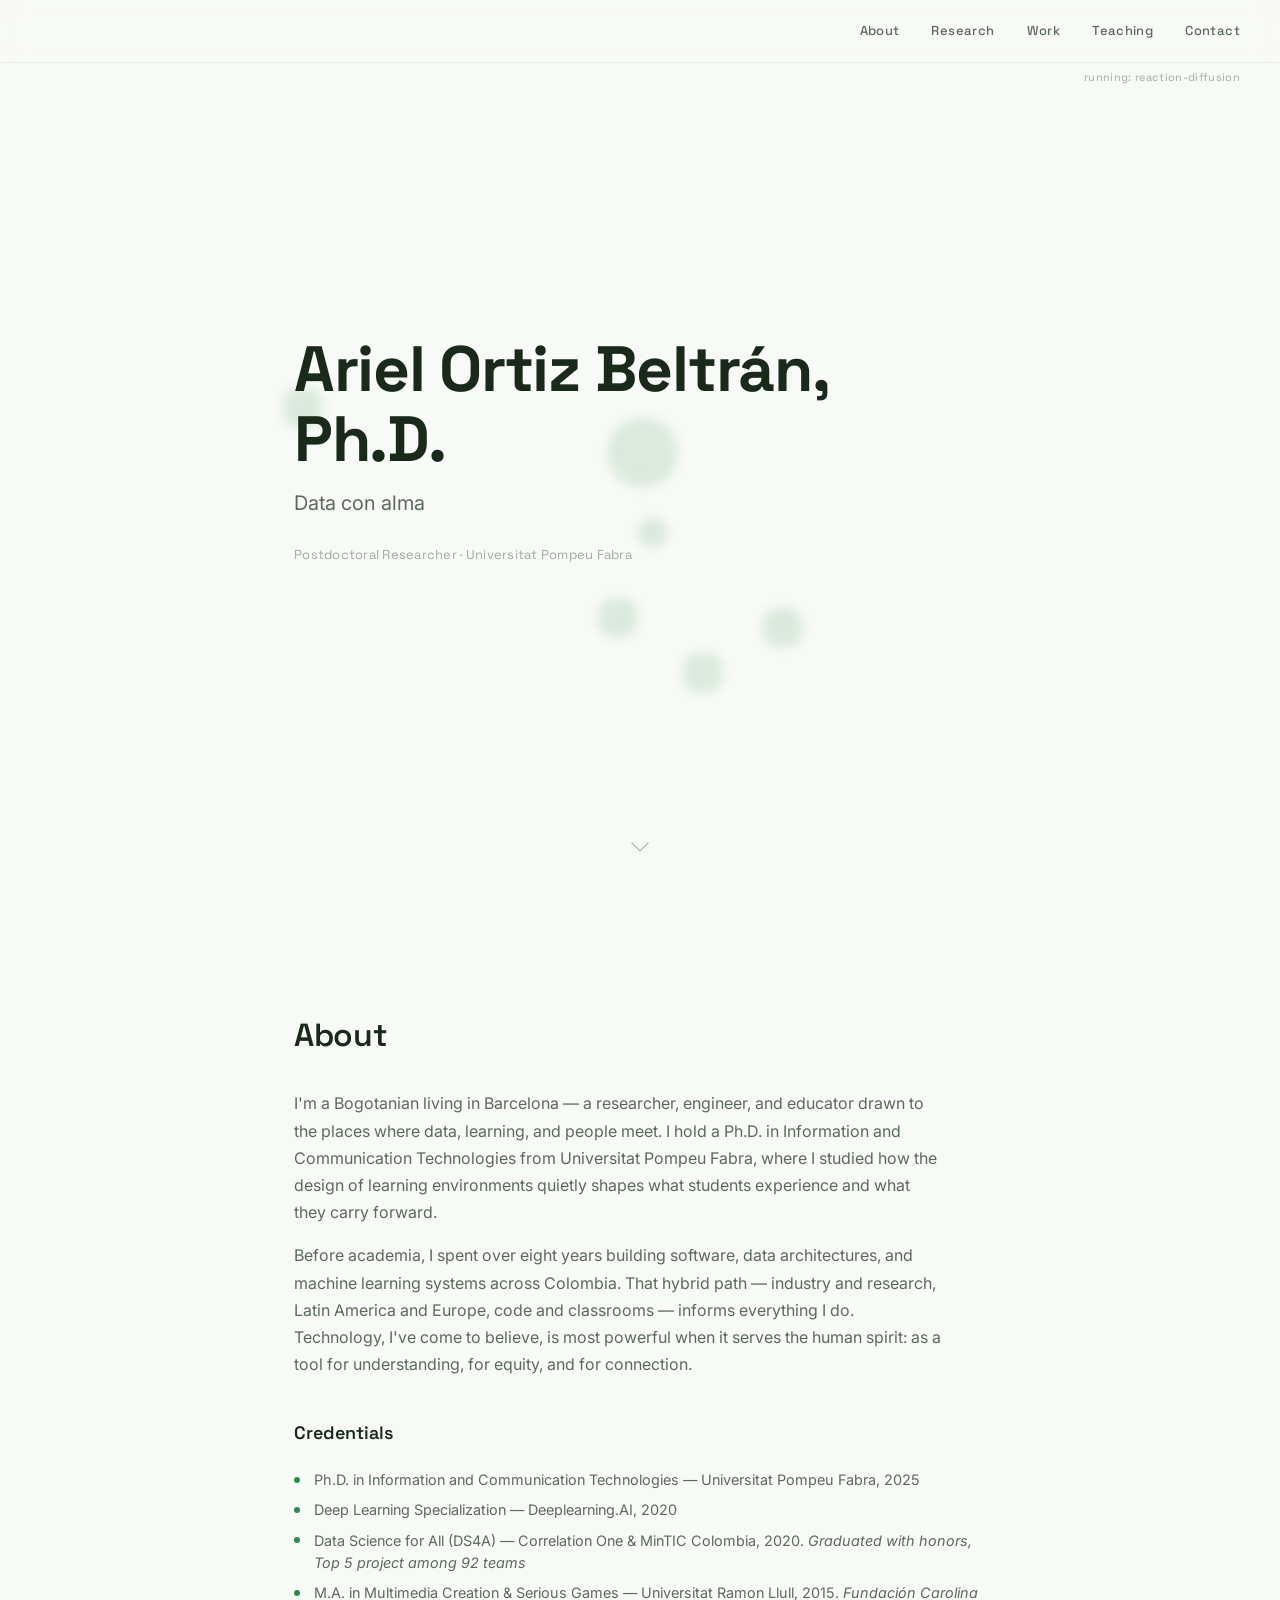
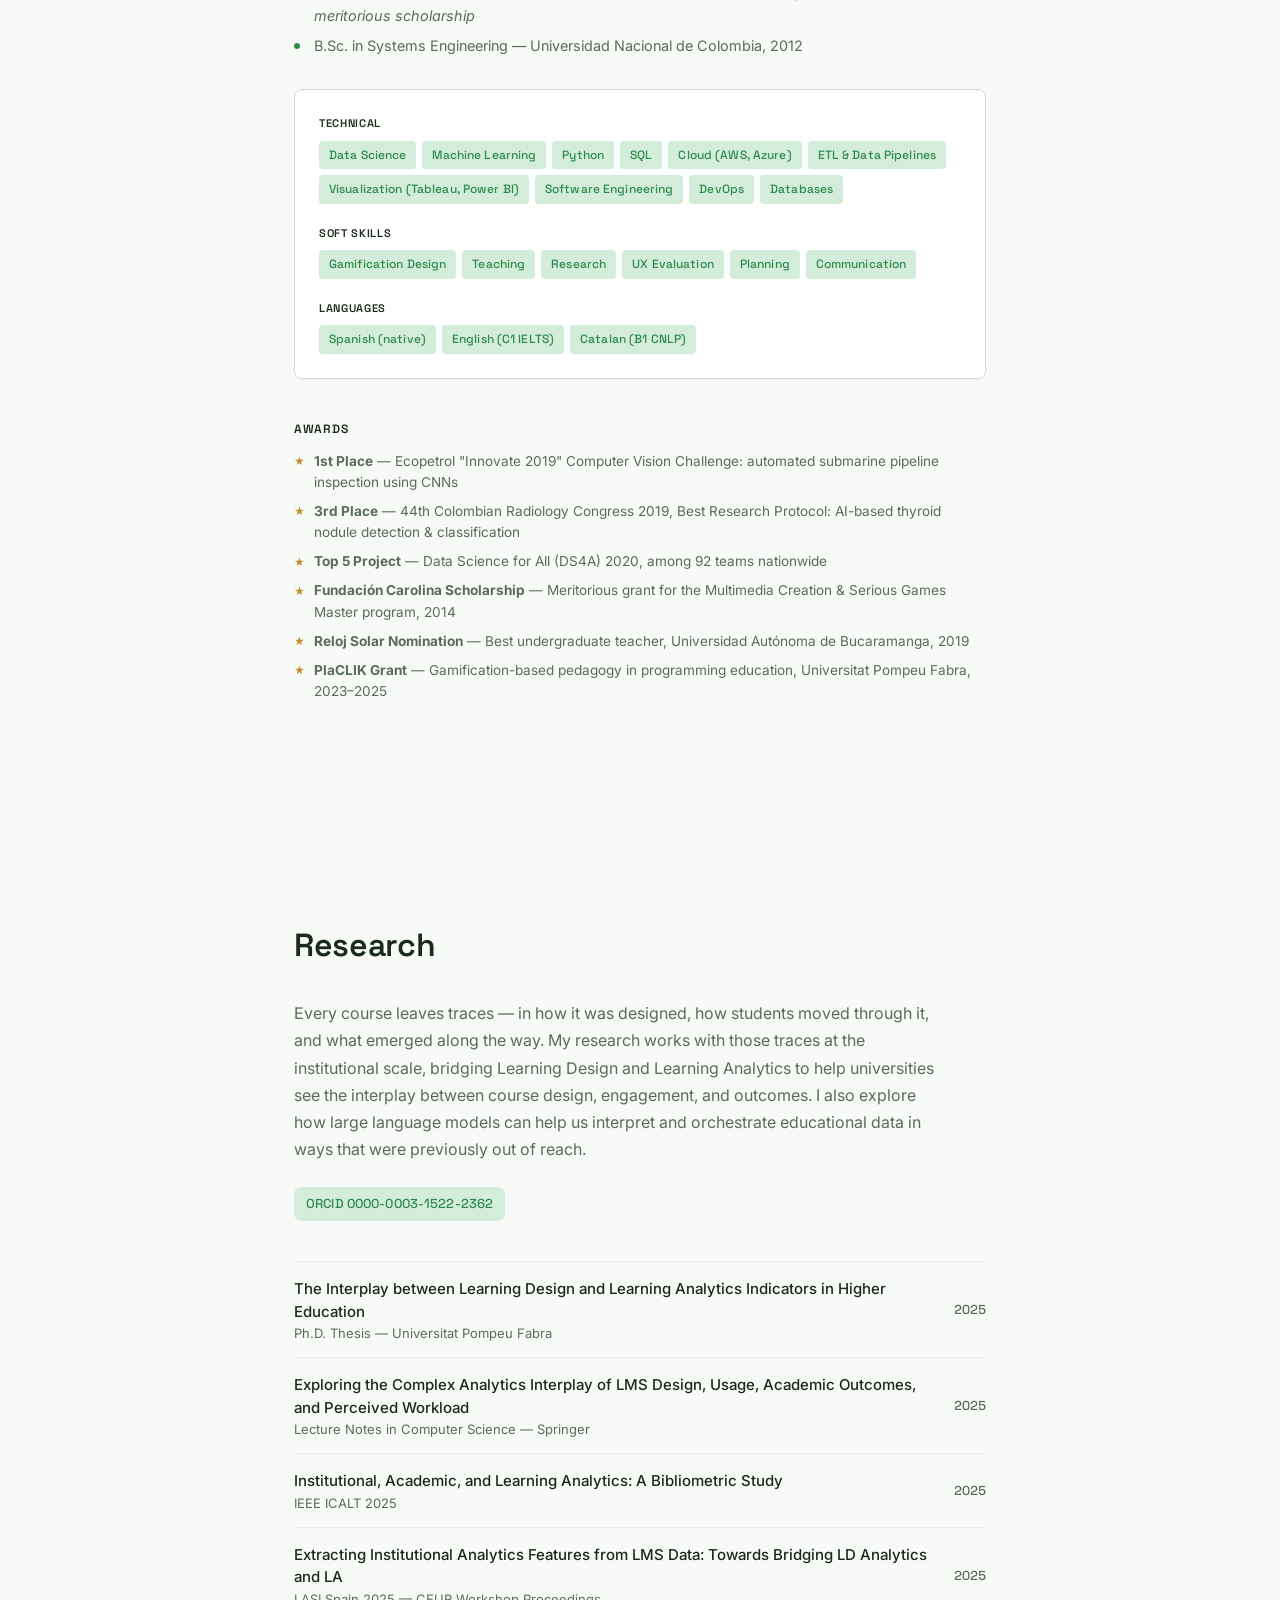
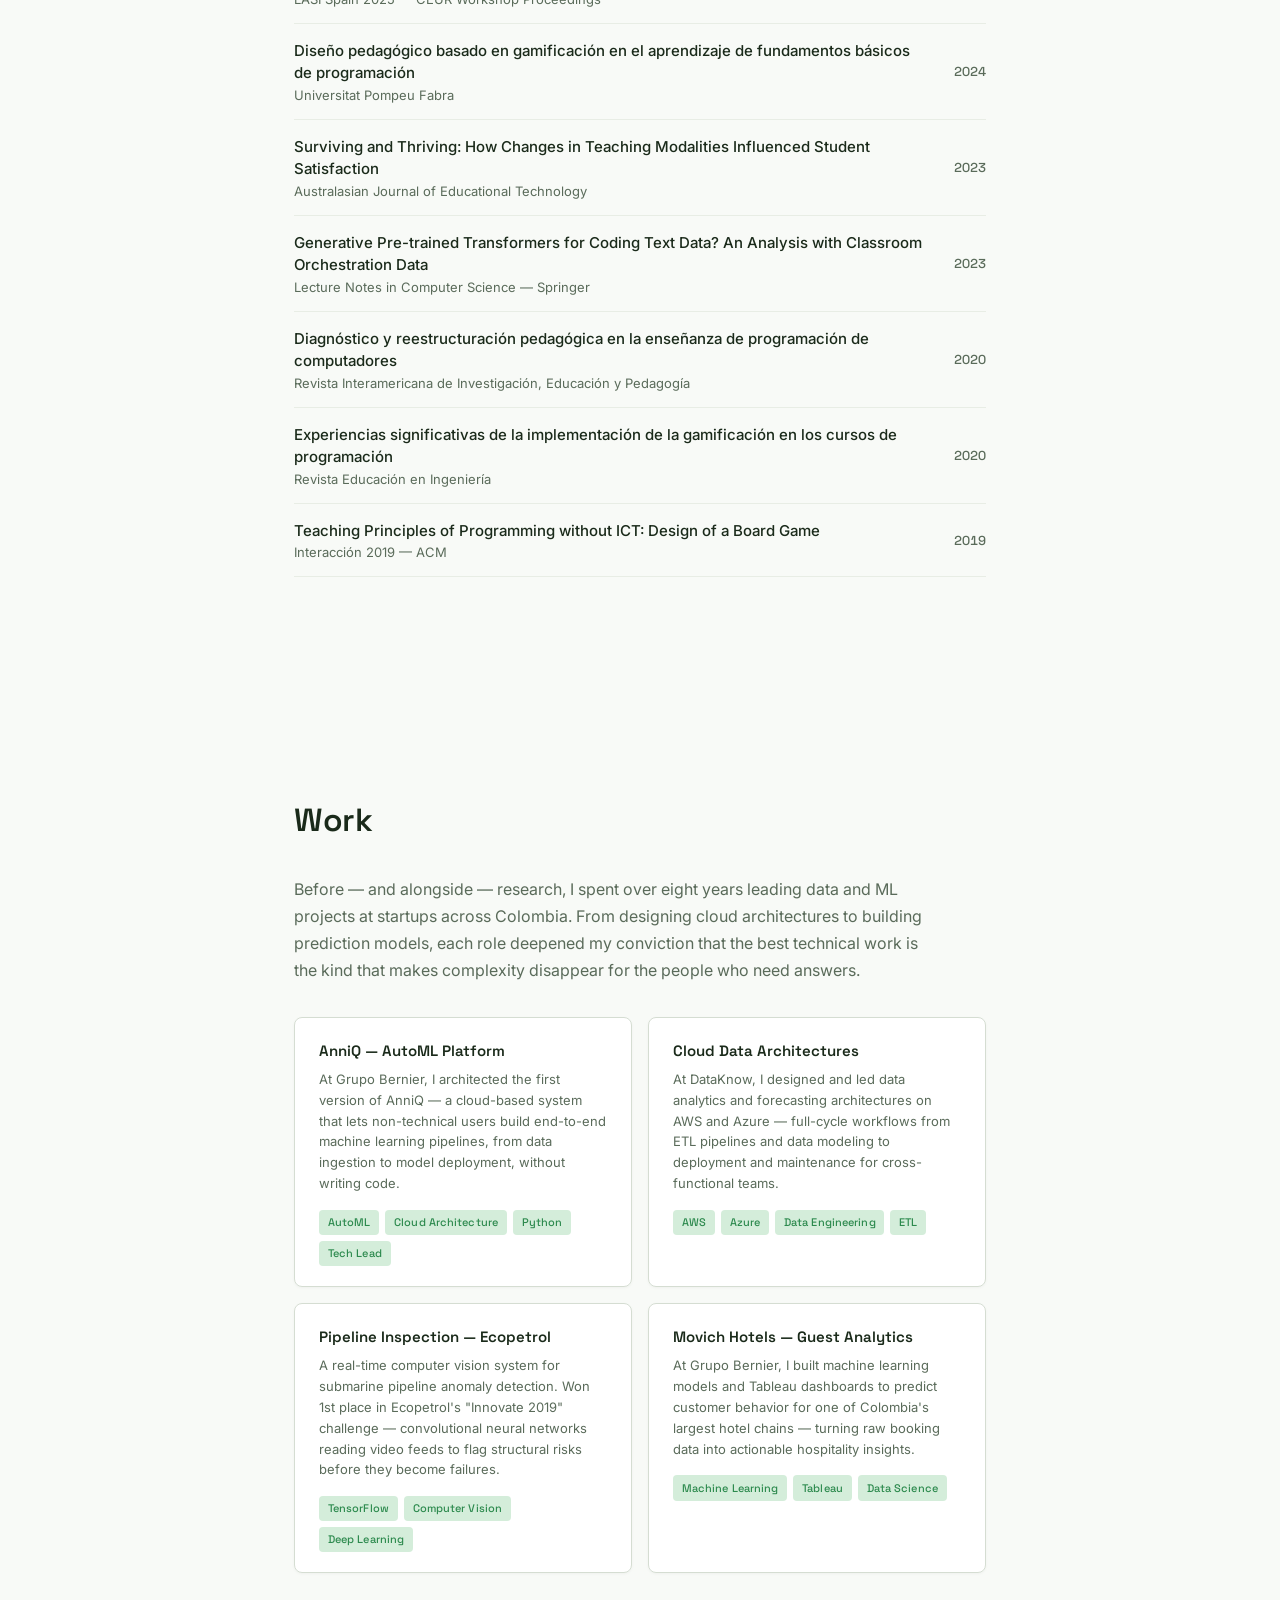
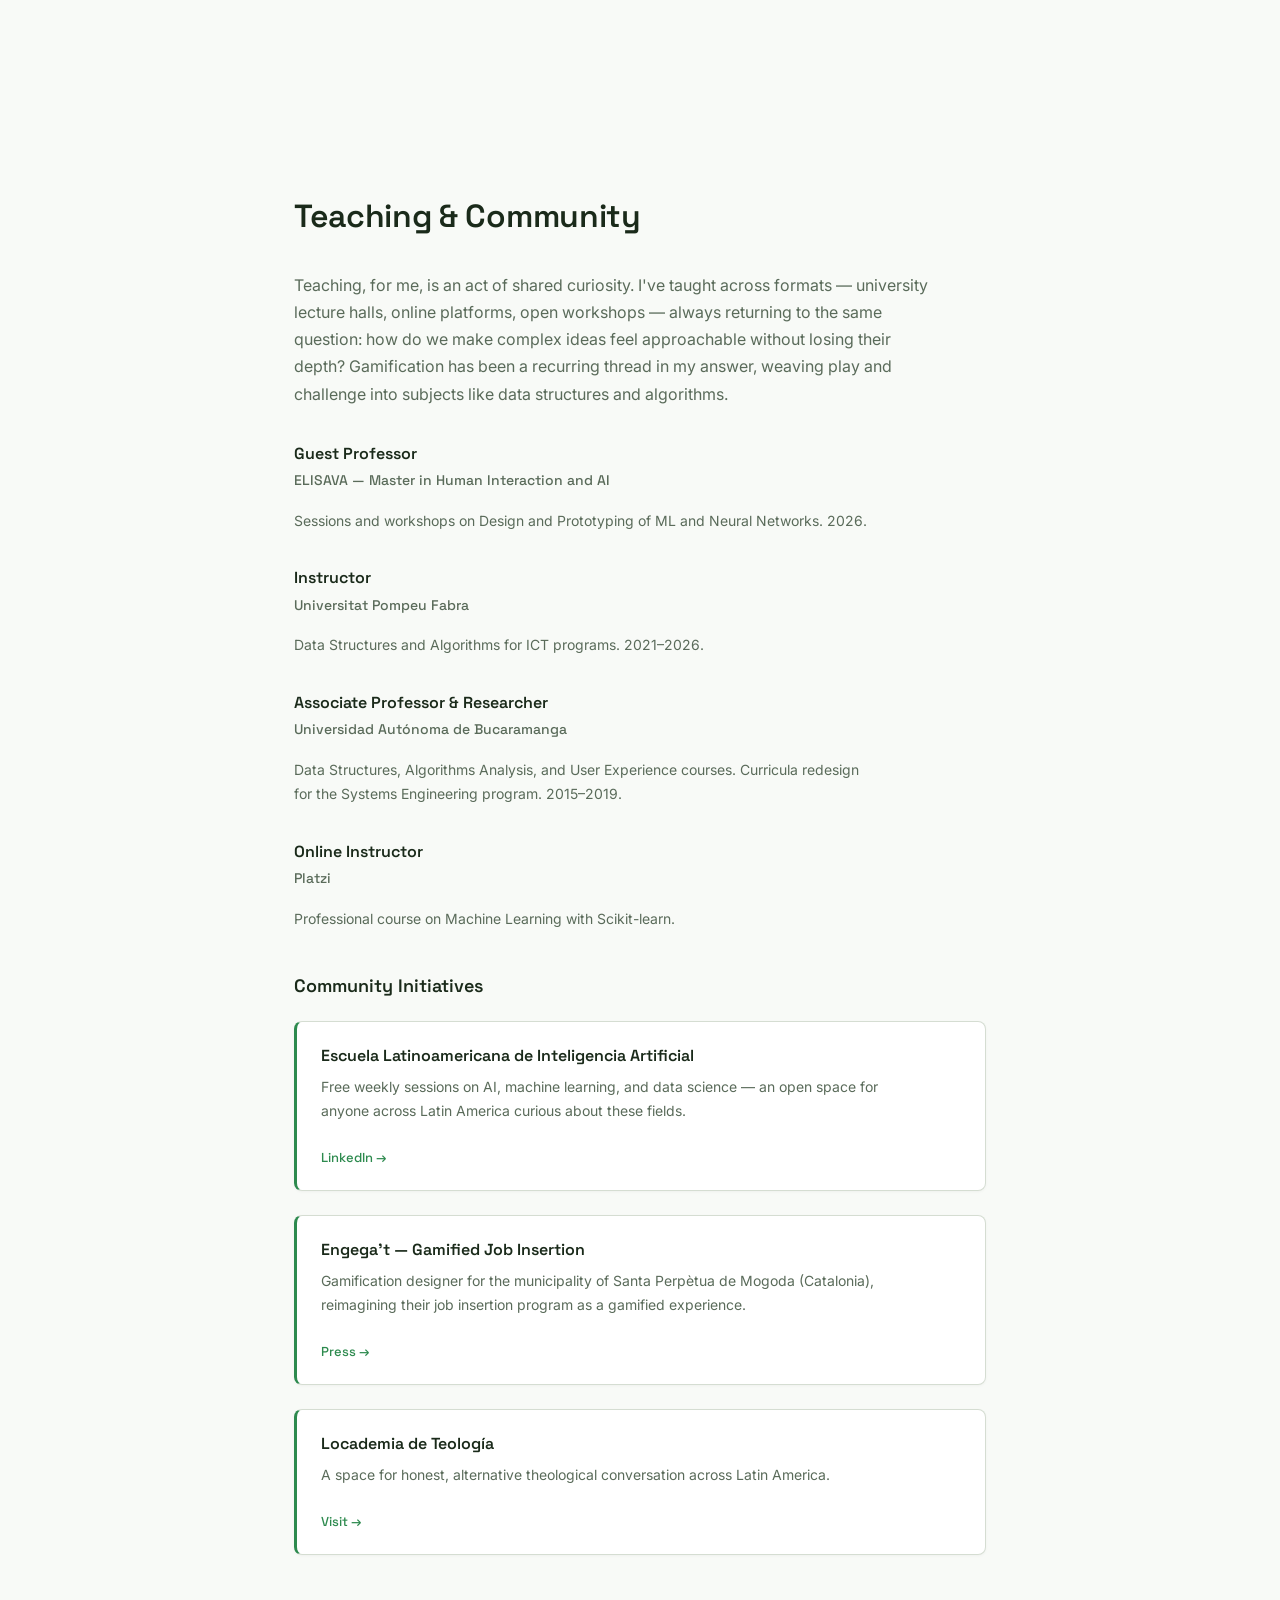
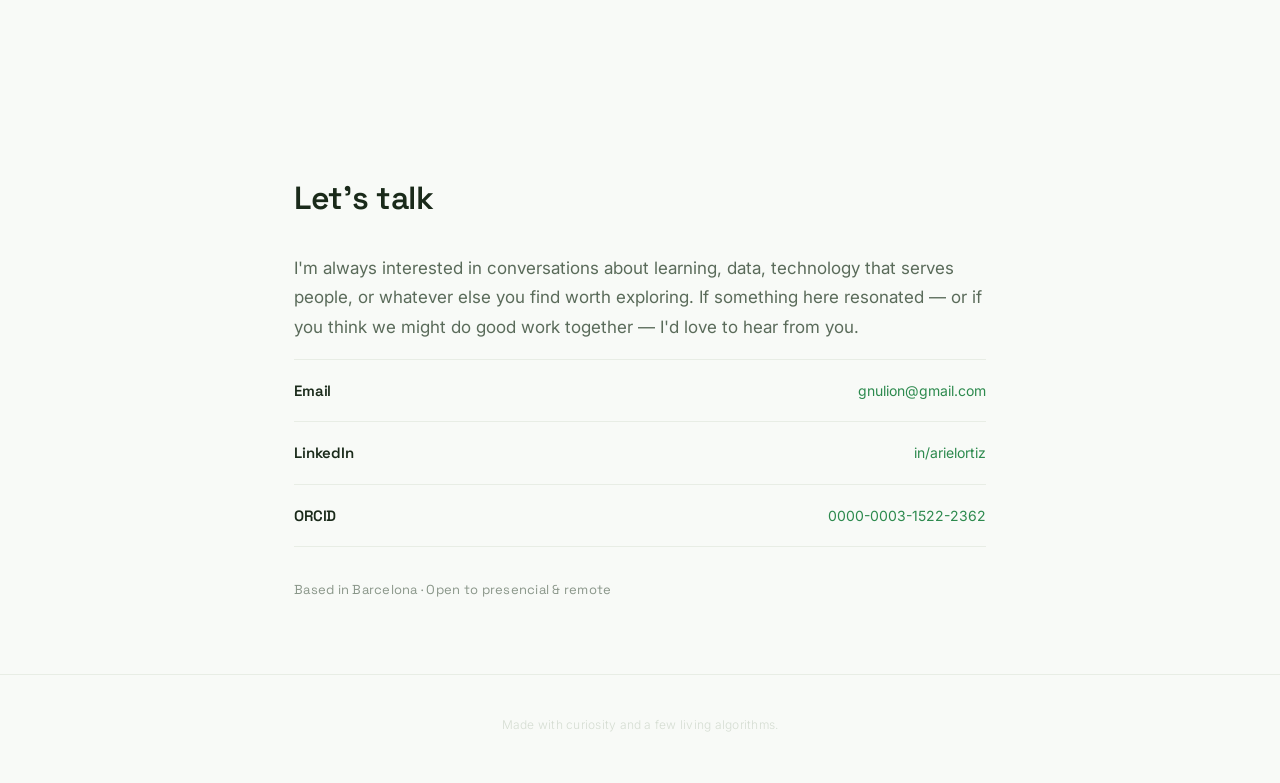
==== index.html @ 2d2652e9 "Initial commit: portfolio site with ALIFE background simulations" ====
<!DOCTYPE html>
<html lang="en">
<head>
  <meta charset="UTF-8">
  <meta name="viewport" content="width=device-width, initial-scale=1.0">
  <title>Ariel Ortiz Beltrán, Ph.D.</title>
  <meta name="description" content="Postdoctoral Researcher in Institutional Analytics at Universitat Pompeu Fabra. Bridging Learning Design, Learning Analytics, and human-centered technology.">
  <meta property="og:title" content="Ariel Ortiz Beltrán — Portfolio">
  <meta property="og:description" content="Data con alma.">
  <meta property="og:type" content="website">
  <link rel="preconnect" href="https://fonts.googleapis.com">
  <link rel="preconnect" href="https://fonts.gstatic.com" crossorigin>
  <link href="https://fonts.googleapis.com/css2?family=Space+Grotesk:wght@400;500;600;700&family=Inter:wght@300;400;500&display=swap" rel="stylesheet">
  <link rel="stylesheet" href="css/style.css">
</head>
<body>
  <a href="#main" class="skip-link">Skip to content</a>

  <canvas id="alife-bg" aria-hidden="true"></canvas>
  <span id="alife-label" aria-hidden="true"></span>

  <nav class="nav" role="navigation" aria-label="Main navigation">
    <a href="#about" class="nav-link">About</a>
    <a href="#research" class="nav-link">Research</a>
    <a href="#work" class="nav-link">Work</a>
    <a href="#teaching" class="nav-link">Teaching</a>
    <a href="#contact" class="nav-link">Contact</a>
  </nav>

  <main id="main">

    <!-- HERO -->
    <section id="hero" class="section section--hero">
      <h1 class="hero-name">Ariel Ortiz Beltrán, Ph.D.</h1>
      <p class="hero-tagline">Data con alma</p>
      <p class="hero-affiliation">Postdoctoral Researcher · Universitat Pompeu Fabra</p>
      <div class="scroll-cue" aria-hidden="true">
        <svg width="18" height="10" viewBox="0 0 18 10" fill="none"><path d="M1 1l8 8 8-8" stroke="currentColor" stroke-width="1.5" stroke-linecap="round" stroke-linejoin="round"/></svg>
      </div>
    </section>

    <!-- ABOUT -->
    <section id="about" class="section section--about fade-in">
      <h2 class="section-title">About</h2>
      <div class="section-content">
        <p>I'm a Bogotanian living in Barcelona — a researcher, engineer, and educator drawn to the places where data, learning, and people meet. I hold a Ph.D. in Information and Communication Technologies from Universitat Pompeu Fabra, where I studied how the design of learning environments quietly shapes what students experience and what they carry forward.</p>
        <p>Before academia, I spent over eight years building software, data architectures, and machine learning systems across Colombia. That hybrid path — industry and research, Latin America and Europe, code and classrooms — informs everything I do. Technology, I've come to believe, is most powerful when it serves the human spirit: as a tool for understanding, for equity, and for connection.</p>

        <div class="credentials">
          <h3 class="subsection-title">Credentials</h3>
          <ul class="credentials-list">
            <li>Ph.D. in Information and Communication Technologies — Universitat Pompeu Fabra, 2025</li>
            <li>Deep Learning Specialization — Deeplearning.AI, 2020</li>
            <li>Data Science for All (DS4A) — Correlation One &amp; MinTIC Colombia, 2020. <em>Graduated with honors, Top 5 project among 92 teams</em></li>
            <li>M.A. in Multimedia Creation &amp; Serious Games — Universitat Ramon Llull, 2015. <em>Fundación Carolina meritorious scholarship</em></li>
            <li>B.Sc. in Systems Engineering — Universidad Nacional de Colombia, 2012</li>
          </ul>
        </div>

        <div class="skills-block">
          <div class="skills-group">
            <h3 class="skills-label">Technical</h3>
            <div class="skills-tags">
              <span class="skill-tag">Data Science</span>
              <span class="skill-tag">Machine Learning</span>
              <span class="skill-tag">Python</span>
              <span class="skill-tag">SQL</span>
              <span class="skill-tag">Cloud (AWS, Azure)</span>
              <span class="skill-tag">ETL &amp; Data Pipelines</span>
              <span class="skill-tag">Visualization (Tableau, Power BI)</span>
              <span class="skill-tag">Software Engineering</span>
              <span class="skill-tag">DevOps</span>
              <span class="skill-tag">Databases</span>
            </div>
          </div>
          <div class="skills-group">
            <h3 class="skills-label">Soft Skills</h3>
            <div class="skills-tags">
              <span class="skill-tag">Gamification Design</span>
              <span class="skill-tag">Teaching</span>
              <span class="skill-tag">Research</span>
              <span class="skill-tag">UX Evaluation</span>
              <span class="skill-tag">Planning</span>
              <span class="skill-tag">Communication</span>
            </div>
          </div>
          <div class="skills-group">
            <h3 class="skills-label">Languages</h3>
            <div class="skills-tags">
              <span class="skill-tag">Spanish (native)</span>
              <span class="skill-tag">English (C1 IELTS)</span>
              <span class="skill-tag">Catalan (B1 CNLP)</span>
            </div>
          </div>
        </div>

        <div class="awards-block">
          <h3 class="subsection-title">Awards</h3>
          <ul class="awards-list">
            <li><strong>1st Place</strong> — Ecopetrol "Innovate 2019" Computer Vision Challenge: automated submarine pipeline inspection using CNNs</li>
            <li><strong>3rd Place</strong> — 44th Colombian Radiology Congress 2019, Best Research Protocol: AI-based thyroid nodule detection &amp; classification</li>
            <li><strong>Top 5 Project</strong> — Data Science for All (DS4A) 2020, among 92 teams nationwide</li>
            <li><strong>Fundación Carolina Scholarship</strong> — Meritorious grant for the Multimedia Creation &amp; Serious Games Master program, 2014</li>
            <li><strong>Reloj Solar Nomination</strong> — Best undergraduate teacher, Universidad Autónoma de Bucaramanga, 2019</li>
            <li><strong>PlaCLIK Grant</strong> — Gamification-based pedagogy in programming education, Universitat Pompeu Fabra, 2023–2025</li>
          </ul>
        </div>
      </div>
    </section>

    <!-- RESEARCH -->
    <section id="research" class="section section--research fade-in">
      <h2 class="section-title">Research</h2>
      <div class="section-content">
        <p class="research-intro">Every course leaves traces — in how it was designed, how students moved through it, and what emerged along the way. My research works with those traces at the institutional scale, bridging Learning Design and Learning Analytics to help universities see the interplay between course design, engagement, and outcomes. I also explore how large language models can help us interpret and orchestrate educational data in ways that were previously out of reach.</p>
        <a href="https://orcid.org/0000-0003-1522-2362" target="_blank" rel="noopener noreferrer" class="orcid-link">
          ORCID 0000-0003-1522-2362
        </a>

        <ul class="publications">
          <li class="pub" data-year="2025">
            <button class="pub-header" aria-expanded="false">
              <span class="pub-title">The Interplay between Learning Design and Learning Analytics Indicators in Higher Education</span>
              <span class="pub-venue">Ph.D. Thesis — Universitat Pompeu Fabra</span>
              <span class="pub-year">2025</span>
            </button>
            <div class="pub-details" hidden>
              <p class="pub-authors">Ortiz-Beltrán, Ariel</p>
              <a href="http://hdl.handle.net/10803/695430" target="_blank" rel="noopener noreferrer" class="pub-doi">View thesis →</a>
            </div>
          </li>

          <li class="pub" data-year="2025">
            <button class="pub-header" aria-expanded="false">
              <span class="pub-title">Exploring the Complex Analytics Interplay of LMS Design, Usage, Academic Outcomes, and Perceived Workload</span>
              <span class="pub-venue">Lecture Notes in Computer Science — Springer</span>
              <span class="pub-year">2025</span>
            </button>
            <div class="pub-details" hidden>
              <p class="pub-authors">Ortiz-Beltrán, A., Marques, F., &amp; Hernández-Leo, D.</p>
              <a href="http://dx.doi.org/10.1007/978-3-032-03873-9_26" target="_blank" rel="noopener noreferrer" class="pub-doi">DOI →</a>
            </div>
          </li>

          <li class="pub" data-year="2025">
            <button class="pub-header" aria-expanded="false">
              <span class="pub-title">Institutional, Academic, and Learning Analytics: A Bibliometric Study</span>
              <span class="pub-venue">IEEE ICALT 2025</span>
              <span class="pub-year">2025</span>
            </button>
            <div class="pub-details" hidden>
              <p class="pub-authors">Marques, F., Ortiz-Beltrán, A., Hernández-Leo, D., &amp; Castillo, C.</p>
              <a href="http://dx.doi.org/10.1109/ICALT64023.2025.00043" target="_blank" rel="noopener noreferrer" class="pub-doi">DOI →</a>
            </div>
          </li>

          <li class="pub" data-year="2025">
            <button class="pub-header" aria-expanded="false">
              <span class="pub-title">Extracting Institutional Analytics Features from LMS Data: Towards Bridging LD Analytics and LA</span>
              <span class="pub-venue">LASI Spain 2025 — CEUR Workshop Proceedings</span>
              <span class="pub-year">2025</span>
            </button>
            <div class="pub-details" hidden>
              <p class="pub-authors">Ortiz-Beltrán, A. &amp; Hernández-Leo, D.</p>
              <a href="https://ceur-ws.org/Vol-4148/Paper2.pdf" target="_blank" rel="noopener noreferrer" class="pub-doi">Paper →</a>
            </div>
          </li>

          <li class="pub" data-year="2024">
            <button class="pub-header" aria-expanded="false">
              <span class="pub-title">Diseño pedagógico basado en gamificación en el aprendizaje de fundamentos básicos de programación</span>
              <span class="pub-venue">Universitat Pompeu Fabra</span>
              <span class="pub-year">2024</span>
            </button>
            <div class="pub-details" hidden>
              <p class="pub-authors">Santos Rodríguez, P. &amp; Ortiz Beltrán, A.</p>
              <a href="http://hdl.handle.net/10230/70405" target="_blank" rel="noopener noreferrer" class="pub-doi">View →</a>
            </div>
          </li>

          <li class="pub" data-year="2023">
            <button class="pub-header" aria-expanded="false">
              <span class="pub-title">Surviving and Thriving: How Changes in Teaching Modalities Influenced Student Satisfaction</span>
              <span class="pub-venue">Australasian Journal of Educational Technology</span>
              <span class="pub-year">2023</span>
            </button>
            <div class="pub-details" hidden>
              <p class="pub-authors">Ortiz Beltrán, A., Hernandez-Leo, D., &amp; Amarasinghe, I.</p>
              <a href="http://dx.doi.org/10.14742/ajet.8958" target="_blank" rel="noopener noreferrer" class="pub-doi">DOI →</a>
            </div>
          </li>

          <li class="pub" data-year="2023">
            <button class="pub-header" aria-expanded="false">
              <span class="pub-title">Generative Pre-trained Transformers for Coding Text Data? An Analysis with Classroom Orchestration Data</span>
              <span class="pub-venue">Lecture Notes in Computer Science — Springer</span>
              <span class="pub-year">2023</span>
            </button>
            <div class="pub-details" hidden>
              <p class="pub-authors">Amarasinghe, I., Marques, F., Ortiz-Beltrán, A., &amp; Hernández-Leo, D.</p>
              <a href="http://dx.doi.org/10.1007/978-3-031-42682-7_3" target="_blank" rel="noopener noreferrer" class="pub-doi">DOI →</a>
            </div>
          </li>

          <li class="pub" data-year="2020">
            <button class="pub-header" aria-expanded="false">
              <span class="pub-title">Diagnóstico y reestructuración pedagógica en la enseñanza de programación de computadores</span>
              <span class="pub-venue">Revista Interamericana de Investigación, Educación y Pedagogía</span>
              <span class="pub-year">2020</span>
            </button>
            <div class="pub-details" hidden>
              <p class="pub-authors">Ramírez Prada, P.C., Ortiz Beltrán, A.O., &amp; Lobo Quintero, R.A.</p>
              <a href="http://dx.doi.org/10.15332/25005421.6000" target="_blank" rel="noopener noreferrer" class="pub-doi">DOI →</a>
            </div>
          </li>

          <li class="pub" data-year="2020">
            <button class="pub-header" aria-expanded="false">
              <span class="pub-title">Experiencias significativas de la implementación de la gamificación en los cursos de programación</span>
              <span class="pub-venue">Revista Educación en Ingeniería</span>
              <span class="pub-year">2020</span>
            </button>
            <div class="pub-details" hidden>
              <p class="pub-authors">Ramírez, P., Ortiz-Beltran, A., &amp; Lobo-Quintero, R.</p>
              <a href="http://dx.doi.org/10.26507/REI.V15N29.1031" target="_blank" rel="noopener noreferrer" class="pub-doi">DOI →</a>
            </div>
          </li>

          <li class="pub" data-year="2019">
            <button class="pub-header" aria-expanded="false">
              <span class="pub-title">Teaching Principles of Programming without ICT: Design of a Board Game</span>
              <span class="pub-venue">Interacción 2019 — ACM</span>
              <span class="pub-year">2019</span>
            </button>
            <div class="pub-details" hidden>
              <p class="pub-authors">Espinosa C., M.A., Uribe O., N.A., Sarmiento, R.E., Casanova, P.E., &amp; Ortiz-Beltrán, A.</p>
              <a href="https://doi.org/10.1145/3335595.3335627" target="_blank" rel="noopener noreferrer" class="pub-doi">DOI →</a>
            </div>
          </li>
        </ul>
      </div>
    </section>

    <!-- WORK -->
    <section id="work" class="section section--work fade-in">
      <h2 class="section-title">Work</h2>
      <div class="section-content">
        <p class="work-intro">Before — and alongside — research, I spent over eight years leading data and ML projects at startups across Colombia. From designing cloud architectures to building prediction models, each role deepened my conviction that the best technical work is the kind that makes complexity disappear for the people who need answers.</p>

        <div class="projects">
          <article class="project">
            <h3 class="project-title">AnniQ — AutoML Platform</h3>
            <p class="project-desc">At Grupo Bernier, I architected the first version of AnniQ — a cloud-based system that lets non-technical users build end-to-end machine learning pipelines, from data ingestion to model deployment, without writing code.</p>
            <div class="project-tags">
              <span class="tag">AutoML</span>
              <span class="tag">Cloud Architecture</span>
              <span class="tag">Python</span>
              <span class="tag">Tech Lead</span>
            </div>
          </article>

          <article class="project">
            <h3 class="project-title">Cloud Data Architectures</h3>
            <p class="project-desc">At DataKnow, I designed and led data analytics and forecasting architectures on AWS and Azure — full-cycle workflows from ETL pipelines and data modeling to deployment and maintenance for cross-functional teams.</p>
            <div class="project-tags">
              <span class="tag">AWS</span>
              <span class="tag">Azure</span>
              <span class="tag">Data Engineering</span>
              <span class="tag">ETL</span>
            </div>
          </article>

          <article class="project">
            <h3 class="project-title">Pipeline Inspection — Ecopetrol</h3>
            <p class="project-desc">A real-time computer vision system for submarine pipeline anomaly detection. Won 1st place in Ecopetrol's "Innovate 2019" challenge — convolutional neural networks reading video feeds to flag structural risks before they become failures.</p>
            <div class="project-tags">
              <span class="tag">TensorFlow</span>
              <span class="tag">Computer Vision</span>
              <span class="tag">Deep Learning</span>
            </div>
          </article>

          <article class="project">
            <h3 class="project-title">Movich Hotels — Guest Analytics</h3>
            <p class="project-desc">At Grupo Bernier, I built machine learning models and Tableau dashboards to predict customer behavior for one of Colombia's largest hotel chains — turning raw booking data into actionable hospitality insights.</p>
            <div class="project-tags">
              <span class="tag">Machine Learning</span>
              <span class="tag">Tableau</span>
              <span class="tag">Data Science</span>
            </div>
          </article>
        </div>
      </div>
    </section>

    <!-- TEACHING & COMMUNITY -->
    <section id="teaching" class="section section--teaching fade-in">
      <h2 class="section-title">Teaching &amp; Community</h2>
      <div class="section-content">
        <p>Teaching, for me, is an act of shared curiosity. I've taught across formats — university lecture halls, online platforms, open workshops — always returning to the same question: how do we make complex ideas feel approachable without losing their depth? Gamification has been a recurring thread in my answer, weaving play and challenge into subjects like data structures and algorithms.</p>

        <div class="teaching-roles">
          <div class="role">
            <h3 class="role-title">Guest Professor</h3>
            <p class="role-place">ELISAVA — Master in Human Interaction and AI</p>
            <p class="role-detail">Sessions and workshops on Design and Prototyping of ML and Neural Networks. 2026.</p>
          </div>

          <div class="role">
            <h3 class="role-title">Instructor</h3>
            <p class="role-place">Universitat Pompeu Fabra</p>
            <p class="role-detail">Data Structures and Algorithms for ICT programs. 2021–2026.</p>
          </div>

          <div class="role">
            <h3 class="role-title">Associate Professor &amp; Researcher</h3>
            <p class="role-place">Universidad Autónoma de Bucaramanga</p>
            <p class="role-detail">Data Structures, Algorithms Analysis, and User Experience courses. Curricula redesign for the Systems Engineering program. 2015–2019.</p>
          </div>

          <div class="role">
            <h3 class="role-title">Online Instructor</h3>
            <p class="role-place">Platzi</p>
            <p class="role-detail">Professional course on Machine Learning with Scikit-learn.</p>
          </div>
        </div>

        <h3 class="subsection-title">Community Initiatives</h3>
        <div class="community-initiatives">
          <div class="initiative initiative--highlight">
            <h4 class="initiative-name">Escuela Latinoamericana de Inteligencia Artificial</h4>
            <p class="initiative-detail">Free weekly sessions on AI, machine learning, and data science — an open space for anyone across Latin America curious about these fields.</p>
            <a href="https://www.linkedin.com/company/escuelaia" target="_blank" rel="noopener noreferrer" class="initiative-link">LinkedIn →</a>
          </div>

          <div class="initiative initiative--highlight">
            <h4 class="initiative-name">Engega't — Gamified Job Insertion</h4>
            <p class="initiative-detail">Gamification designer for the municipality of Santa Perpètua de Mogoda (Catalonia), reimagining their job insertion program as a gamified experience.</p>
            <a href="https://www.url.edu/ca/sala-de-premsa/noticies/institucional/2016/lajuntament-de-santa-perpetua-i-la-salle-url-apliquen-la-gamificacio-un-programa-dorientacio-laboral-joves-de-16-29-anys" target="_blank" rel="noopener noreferrer" class="initiative-link">Press →</a>
          </div>

          <div class="initiative initiative--highlight">
            <h4 class="initiative-name">Locademia de Teología</h4>
            <p class="initiative-detail">A space for honest, alternative theological conversation across Latin America.</p>
            <a href="https://locademiadeteologia.wordpress.com/" target="_blank" rel="noopener noreferrer" class="initiative-link">Visit →</a>
          </div>
        </div>
      </div>
    </section>

    <!-- CONTACT -->
    <section id="contact" class="section section--contact fade-in">
      <h2 class="section-title">Let's talk</h2>
      <div class="section-content">
        <p class="contact-intro">I'm always interested in conversations about learning, data, technology that serves people, or whatever else you find worth exploring. If something here resonated — or if you think we might do good work together — I'd love to hear from you.</p>

        <div class="contact-channels">
          <a href="mailto:gnulion@gmail.com" class="contact-channel">
            <span class="channel-label">Email</span>
            <span class="channel-value">gnulion@gmail.com</span>
          </a>
          <a href="https://www.linkedin.com/in/arielortiz" target="_blank" rel="noopener noreferrer" class="contact-channel">
            <span class="channel-label">LinkedIn</span>
            <span class="channel-value">in/arielortiz</span>
          </a>
          <a href="https://orcid.org/0000-0003-1522-2362" target="_blank" rel="noopener noreferrer" class="contact-channel">
            <span class="channel-label">ORCID</span>
            <span class="channel-value">0000-0003-1522-2362</span>
          </a>
        </div>

        <p class="contact-location">Based in Barcelona · Open to presencial &amp; remote</p>
      </div>
    </section>

    <footer class="site-footer">
      <p>Made with curiosity and a few living algorithms.</p>
    </footer>

  </main>

  <script type="module" src="js/alife/loader.js"></script>
  <script type="module" src="js/main.js"></script>
</body>
</html>
---- css/style.css ----
/* ============================================
   Ariel Ortiz Beltrán — Portfolio
   "Solarpunk Bright" Design System
   Modern, technological, optimistic
   ============================================ */

/* --- Custom Properties --- */
:root {
  --bg-main: #F8FAF7;
  --bg-surface: #FFFFFF;
  --bg-subtle: #EFF3EC;
  --bg-code: #F0F4ED;

  --text-primary: #1A2A1A;
  --text-secondary: #5A6B5A;

  --accent-green: #2D8A4E;
  --accent-green-light: #D4EDDA;
  --accent-gold: #C08B2D;
  --accent-gold-light: #FDF3DD;

  --border: #D5DDD2;
  --border-light: #E8EDE5;

  --font-heading: 'Space Grotesk', -apple-system, BlinkMacSystemFont, 'Segoe UI', sans-serif;
  --font-body: 'Inter', -apple-system, BlinkMacSystemFont, 'Segoe UI', sans-serif;

  --content-width: 740px;
  --section-spacing: clamp(5rem, 12vh, 9rem);
  --radius: 8px;
}

/* --- Reset --- */
*, *::before, *::after {
  margin: 0;
  padding: 0;
  box-sizing: border-box;
}

html {
  scroll-behavior: smooth;
  -webkit-text-size-adjust: 100%;
}

body {
  font-family: var(--font-body);
  font-weight: 400;
  font-size: 1rem;
  line-height: 1.7;
  color: var(--text-primary);
  background-color: var(--bg-main);
  -webkit-font-smoothing: antialiased;
  -moz-osx-font-smoothing: grayscale;
}

/* --- Skip Link --- */
.skip-link {
  position: absolute;
  top: -100%;
  left: 1rem;
  padding: 0.5rem 1rem;
  background: var(--accent-green);
  color: #fff;
  font-size: 0.875rem;
  border-radius: 0 0 var(--radius) var(--radius);
  z-index: 1000;
  text-decoration: none;
}

.skip-link:focus {
  top: 0;
}

/* --- ALIFE Label --- */
#alife-label {
  position: fixed;
  top: 4.25rem;
  right: 2.5rem;
  z-index: 99;
  font-family: var(--font-heading);
  font-size: 0.6875rem;
  font-weight: 500;
  letter-spacing: 0.03em;
  color: var(--text-secondary);
  opacity: 0.45;
  pointer-events: none;
  user-select: none;
}

/* --- Canvas Background --- */
#alife-bg {
  position: fixed;
  top: 0;
  left: 0;
  width: 100vw;
  height: 100vh;
  z-index: 0;
  pointer-events: none;
  opacity: 0.18;
  transition: opacity 0.3s ease;
}

/* --- Navigation --- */
.nav {
  position: fixed;
  top: 0;
  left: 0;
  right: 0;
  z-index: 100;
  display: flex;
  justify-content: flex-end;
  gap: 2rem;
  padding: 1.25rem 2.5rem;
  background: rgba(248, 250, 247, 0.85);
  backdrop-filter: blur(12px);
  -webkit-backdrop-filter: blur(12px);
  border-bottom: 1px solid var(--border-light);
}

.nav-link {
  font-family: var(--font-heading);
  font-size: 0.8125rem;
  font-weight: 500;
  letter-spacing: 0.03em;
  text-decoration: none;
  color: var(--text-secondary);
  transition: color 200ms ease;
  cursor: pointer;
}

.nav-link:hover,
.nav-link:focus-visible {
  color: var(--accent-green);
}

.nav-link:focus-visible {
  outline: 2px solid var(--accent-green);
  outline-offset: 4px;
  border-radius: 2px;
}

/* --- Main Content --- */
main {
  position: relative;
  z-index: 1;
}

/* --- Sections --- */
.section {
  max-width: var(--content-width);
  margin: 0 auto;
  padding: var(--section-spacing) 1.5rem;
}

.section--hero {
  position: relative;
  min-height: 100vh;
  display: flex;
  flex-direction: column;
  justify-content: center;
  padding-top: 0;
  padding-bottom: 0;
}

/* --- Hero --- */
.hero-name {
  font-family: var(--font-heading);
  font-weight: 700;
  font-size: clamp(2.75rem, 6vw, 4rem);
  line-height: 1.1;
  color: var(--text-primary);
  margin-bottom: 0.75rem;
  letter-spacing: -0.02em;
}

.hero-tagline {
  font-family: var(--font-body);
  font-weight: 400;
  font-size: clamp(1.0625rem, 2vw, 1.25rem);
  color: var(--text-secondary);
  max-width: 480px;
}

.hero-affiliation {
  font-family: var(--font-heading);
  font-weight: 400;
  font-size: 0.8125rem;
  letter-spacing: 0.02em;
  color: var(--text-secondary);
  opacity: 0.55;
  margin-top: 1.5rem;
}

/* --- Scroll Cue --- */
.scroll-cue {
  position: absolute;
  bottom: 2.5rem;
  left: 50%;
  transform: translateX(-50%);
  color: var(--text-secondary);
  opacity: 0.4;
  animation: scrollBob 2.4s ease-in-out infinite;
}

@keyframes scrollBob {
  0%, 100% { transform: translateX(-50%) translateY(0); opacity: 0.6; }
  50% { transform: translateX(-50%) translateY(6px); opacity: 1; }
}

/* --- Section Titles --- */
.section-title {
  font-family: var(--font-heading);
  font-weight: 600;
  font-size: clamp(1.5rem, 3vw, 2rem);
  color: var(--text-primary);
  margin-bottom: 1.75rem;
  letter-spacing: -0.01em;
}

.subsection-title {
  font-family: var(--font-heading);
  font-weight: 600;
  font-size: 1.125rem;
  color: var(--text-primary);
  margin-top: 2.5rem;
  margin-bottom: 1.25rem;
}

/* --- Section Content --- */
.section-content p {
  color: var(--text-secondary);
  max-width: 65ch;
  margin-bottom: 1rem;
}

.section-content p:last-child {
  margin-bottom: 0;
}

/* --- Credentials --- */
.credentials {
  margin-top: 2rem;
}

.credentials-list {
  list-style: none;
  display: flex;
  flex-direction: column;
  gap: 0.5rem;
}

.credentials-list li {
  position: relative;
  padding-left: 1.25rem;
  font-size: 0.9rem;
  color: var(--text-secondary);
  line-height: 1.55;
}

.credentials-list li::before {
  content: '';
  position: absolute;
  left: 0;
  top: 0.55em;
  width: 6px;
  height: 6px;
  border-radius: 50%;
  background: var(--accent-green);
}

/* --- Skills Block --- */
.skills-block {
  margin-top: 2rem;
  padding: 1.5rem;
  background: var(--bg-surface);
  border: 1px solid var(--border);
  border-radius: var(--radius);
  box-shadow: 0 1px 3px rgba(0, 0, 0, 0.04);
  display: flex;
  flex-direction: column;
  gap: 1.25rem;
}

.skills-group {
  display: flex;
  flex-direction: column;
  gap: 0.5rem;
}

.skills-label {
  font-family: var(--font-heading);
  font-size: 0.6875rem;
  font-weight: 600;
  text-transform: uppercase;
  letter-spacing: 0.06em;
  color: var(--text-primary);
  white-space: nowrap;
}

.skills-tags {
  display: flex;
  flex-wrap: wrap;
  gap: 0.375rem;
}

.skill-tag {
  font-family: var(--font-heading);
  font-size: 0.75rem;
  font-weight: 500;
  color: var(--accent-green);
  padding: 0.25rem 0.625rem;
  background: var(--accent-green-light);
  border-radius: 4px;
  letter-spacing: 0.01em;
}

/* --- Awards Block --- */
.awards-block {
  margin-top: 2rem;
}

.awards-block h3 {
  font-family: var(--font-heading);
  font-size: 0.75rem;
  font-weight: 600;
  text-transform: uppercase;
  letter-spacing: 0.06em;
  color: var(--text-primary);
  margin-bottom: 0.75rem;
}

.awards-list {
  list-style: none;
  display: flex;
  flex-direction: column;
  gap: 0.5rem;
}

.awards-list li {
  position: relative;
  padding-left: 1.25rem;
  font-size: 0.85rem;
  color: var(--text-secondary);
  line-height: 1.55;
}

.awards-list li::before {
  content: '★';
  position: absolute;
  left: 0;
  font-size: 0.65rem;
  top: 0.3em;
  color: var(--accent-gold);
}

/* --- ORCID Link --- */
.orcid-link {
  display: inline-flex;
  align-items: center;
  gap: 0.375rem;
  font-family: var(--font-heading);
  font-size: 0.8125rem;
  font-weight: 500;
  color: var(--accent-green);
  text-decoration: none;
  letter-spacing: 0.01em;
  margin-top: 0.5rem;
  margin-bottom: 2.5rem;
  padding: 0.375rem 0.75rem;
  background: var(--accent-green-light);
  border-radius: var(--radius);
  transition: background 200ms ease, color 200ms ease;
}

.orcid-link:hover {
  background: var(--accent-green);
  color: #fff;
}

.orcid-link:focus-visible {
  outline: 2px solid var(--accent-green);
  outline-offset: 4px;
  border-radius: var(--radius);
}

/* --- Publications --- */
.publications {
  list-style: none;
}

.pub {
  border-top: 1px solid var(--border-light);
}

.pub:last-child {
  border-bottom: 1px solid var(--border-light);
}

.pub-header {
  width: 100%;
  display: grid;
  grid-template-columns: 1fr auto;
  grid-template-rows: auto auto;
  gap: 0.125rem 1.5rem;
  padding: 1rem 0;
  background: none;
  border: none;
  text-align: left;
  cursor: pointer;
  color: var(--text-primary);
  font-family: var(--font-body);
  transition: color 200ms ease;
}

.pub-header:hover .pub-title {
  color: var(--accent-green);
}

.pub-header:focus-visible {
  outline: 2px solid var(--accent-green);
  outline-offset: 4px;
  border-radius: 2px;
}

.pub-title {
  grid-column: 1;
  grid-row: 1;
  font-size: 0.9375rem;
  font-weight: 500;
  line-height: 1.5;
  transition: color 200ms ease;
}

.pub-venue {
  grid-column: 1;
  grid-row: 2;
  font-size: 0.8125rem;
  color: var(--text-secondary);
}

.pub-year {
  grid-column: 2;
  grid-row: 1 / -1;
  font-family: var(--font-heading);
  font-size: 0.8125rem;
  font-weight: 500;
  color: var(--text-secondary);
  align-self: center;
  font-variant-numeric: tabular-nums;
}

.pub-details {
  padding: 0 0 1rem 0;
  overflow: hidden;
}

.pub-details[hidden] {
  display: none;
}

.pub-authors {
  font-size: 0.8125rem;
  color: var(--text-secondary);
  margin-bottom: 0.5rem;
}

.pub-doi {
  display: inline-flex;
  align-items: center;
  gap: 0.25rem;
  font-family: var(--font-heading);
  font-size: 0.8125rem;
  font-weight: 500;
  color: var(--accent-green);
  text-decoration: none;
  transition: color 200ms ease;
}

.pub-doi:hover {
  color: var(--text-primary);
}

.pub-doi:focus-visible {
  outline: 2px solid var(--accent-green);
  outline-offset: 4px;
  border-radius: 2px;
}

/* --- Teaching --- */
.teaching-roles {
  display: flex;
  flex-direction: column;
  gap: 2rem;
  margin-top: 2rem;
}

.role-title {
  font-family: var(--font-heading);
  font-size: 1rem;
  font-weight: 600;
  color: var(--text-primary);
  margin-bottom: 0.125rem;
}

.role-place {
  font-family: var(--font-heading);
  font-size: 0.875rem;
  font-weight: 500;
  color: var(--accent-green);
  margin-bottom: 0.25rem;
}

.role-detail {
  font-size: 0.875rem;
  color: var(--text-secondary);
  max-width: 65ch;
}

/* --- Community Initiatives --- */
.community-initiatives {
  display: flex;
  flex-direction: column;
  gap: 1.5rem;
}

.initiative--highlight {
  padding: 1.25rem 1.5rem;
  background: var(--bg-surface);
  border: 1px solid var(--border);
  border-left: 3px solid var(--accent-green);
  border-radius: var(--radius);
  box-shadow: 0 1px 3px rgba(0, 0, 0, 0.04);
}

.initiative-name {
  font-family: var(--font-heading);
  font-size: 1rem;
  font-weight: 600;
  color: var(--text-primary);
  margin-bottom: 0.375rem;
}

.initiative-detail {
  font-size: 0.875rem;
  color: var(--text-secondary);
  max-width: 65ch;
}

.initiative-link {
  display: inline-flex;
  align-items: center;
  gap: 0.25rem;
  margin-top: 0.5rem;
  font-family: var(--font-heading);
  font-size: 0.8125rem;
  font-weight: 500;
  color: var(--accent-green);
  text-decoration: none;
  transition: color 200ms ease;
}

.initiative-link:hover {
  color: var(--text-primary);
}

.initiative-link:focus-visible {
  outline: 2px solid var(--accent-green);
  outline-offset: 4px;
  border-radius: 2px;
}

/* --- Projects --- */
.work-intro {
  margin-bottom: 2rem !important;
}

.projects {
  display: grid;
  grid-template-columns: 1fr 1fr;
  gap: 1rem;
}

.project {
  padding: 1.25rem 1.5rem;
  background: var(--bg-surface);
  border-radius: var(--radius);
  border: 1px solid var(--border);
  transition: border-color 200ms ease, box-shadow 200ms ease;
  box-shadow: 0 1px 3px rgba(0, 0, 0, 0.04);
}

.project:hover {
  border-color: var(--accent-green);
  box-shadow: 0 2px 8px rgba(45, 138, 78, 0.08);
}

.project-title {
  font-family: var(--font-heading);
  font-size: 0.9375rem;
  font-weight: 600;
  color: var(--text-primary);
  margin-bottom: 0.375rem;
}

.project-desc {
  font-size: 0.8125rem;
  color: var(--text-secondary);
  margin-bottom: 0.75rem;
  max-width: 65ch;
  line-height: 1.6;
}

.project-tags {
  display: flex;
  flex-wrap: wrap;
  gap: 0.375rem;
}

.tag {
  font-family: var(--font-heading);
  font-size: 0.6875rem;
  font-weight: 500;
  color: var(--accent-green);
  padding: 0.2rem 0.55rem;
  background: var(--accent-green-light);
  border-radius: 4px;
  letter-spacing: 0.01em;
}

/* --- Contact --- */
.section--contact {
  padding-bottom: clamp(3rem, 8vh, 5rem);
}

.contact-intro {
  color: var(--text-secondary);
  max-width: 55ch;
  margin-bottom: 2.5rem;
  font-size: 1.0625rem;
  line-height: 1.75;
}

.contact-channels {
  display: flex;
  flex-direction: column;
  gap: 0;
  margin-bottom: 2rem;
  border-top: 1px solid var(--border-light);
}

.contact-channel {
  display: flex;
  justify-content: space-between;
  align-items: center;
  padding: 1.125rem 0;
  border-bottom: 1px solid var(--border-light);
  text-decoration: none;
  transition: padding-left 250ms ease, background 250ms ease;
}

.contact-channel:hover {
  padding-left: 0.75rem;
  background: var(--bg-subtle);
}

.contact-channel:focus-visible {
  outline: 2px solid var(--accent-green);
  outline-offset: 2px;
  border-radius: 2px;
}

.channel-label {
  font-family: var(--font-heading);
  font-size: 0.9375rem;
  font-weight: 600;
  color: var(--text-primary);
  letter-spacing: -0.01em;
}

.channel-value {
  font-family: var(--font-body);
  font-size: 0.875rem;
  font-weight: 400;
  color: var(--accent-green);
}

.contact-location {
  font-family: var(--font-heading);
  font-size: 0.8125rem;
  font-weight: 400;
  color: var(--text-secondary);
  opacity: 0.7;
  letter-spacing: 0.02em;
}

/* --- Footer --- */
.site-footer {
  position: relative;
  z-index: 1;
  text-align: center;
  padding: 2.5rem 1.5rem 3rem;
  border-top: 1px solid var(--border-light);
}

.site-footer p {
  font-family: var(--font-body);
  font-size: 0.75rem;
  font-weight: 300;
  color: var(--border);
  letter-spacing: 0.02em;
}

/* --- Fade-in Animation --- */
.fade-in {
  opacity: 0;
  transform: translateY(16px);
}

.fade-in.visible {
  opacity: 1;
  transform: translateY(0);
  transition: opacity 600ms ease-out, transform 600ms ease-out;
}

/* --- Reduced Motion --- */
@media (prefers-reduced-motion: reduce) {
  html {
    scroll-behavior: auto;
  }

  .fade-in {
    opacity: 1;
    transform: none;
  }

  .fade-in.visible {
    transition: none;
  }

  #alife-bg {
    display: none;
  }
}

/* --- Responsive --- */
@media (max-width: 768px) {
  .nav {
    top: auto;
    bottom: 0;
    justify-content: center;
    padding: 0.75rem 1rem;
    gap: 1.25rem;
    border-top: 1px solid var(--border-light);
    border-bottom: none;
  }

  .section {
    padding-left: 1.25rem;
    padding-right: 1.25rem;
  }

  .pub-header {
    grid-template-columns: 1fr;
    grid-template-rows: auto auto auto;
    gap: 0.125rem;
  }

  .pub-year {
    grid-column: 1;
    grid-row: 3;
    justify-self: start;
  }

  .projects {
    grid-template-columns: 1fr;
  }

  .contact-channel {
    flex-direction: column;
    align-items: flex-start;
    gap: 0.25rem;
  }
}

@media (max-width: 480px) {
  .nav {
    gap: 0.75rem;
  }

  .nav-link {
    font-size: 0.75rem;
  }

  .section--hero {
    min-height: 85vh;
    padding-bottom: 4rem;
  }
}
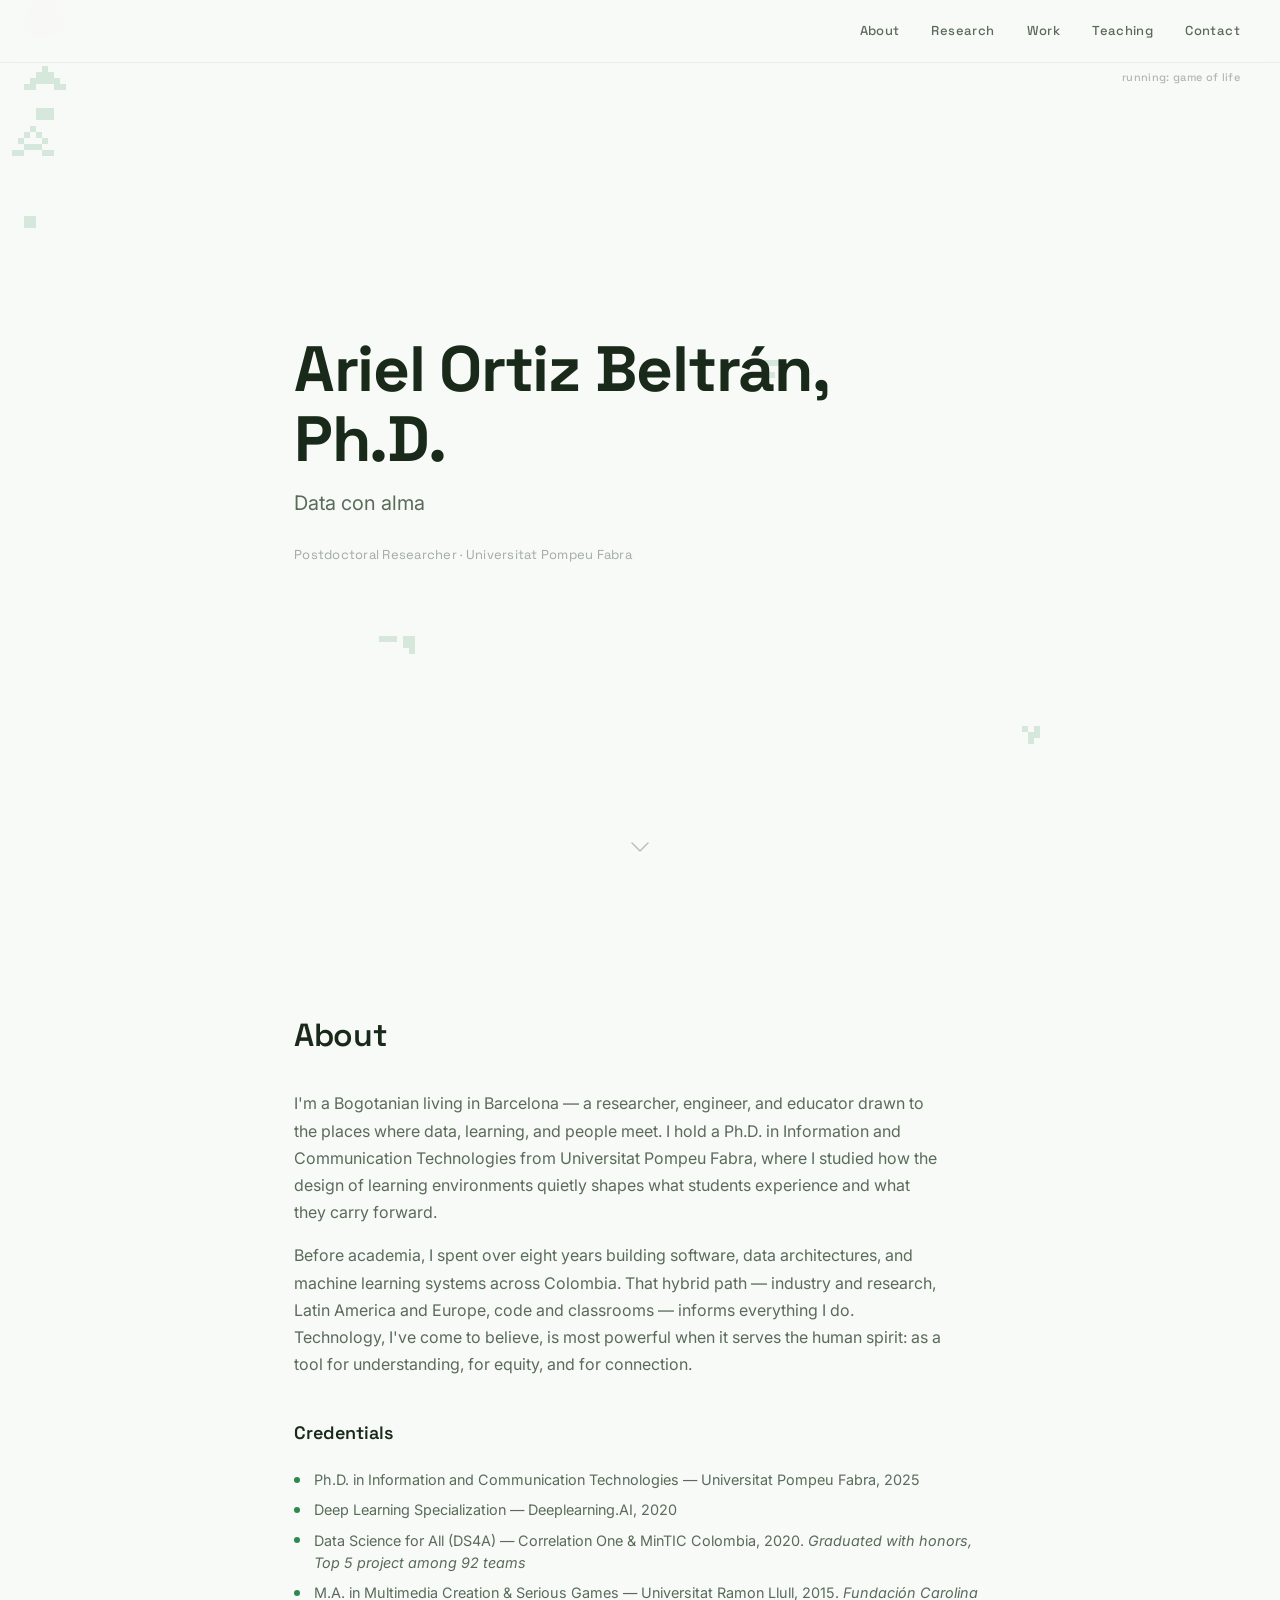
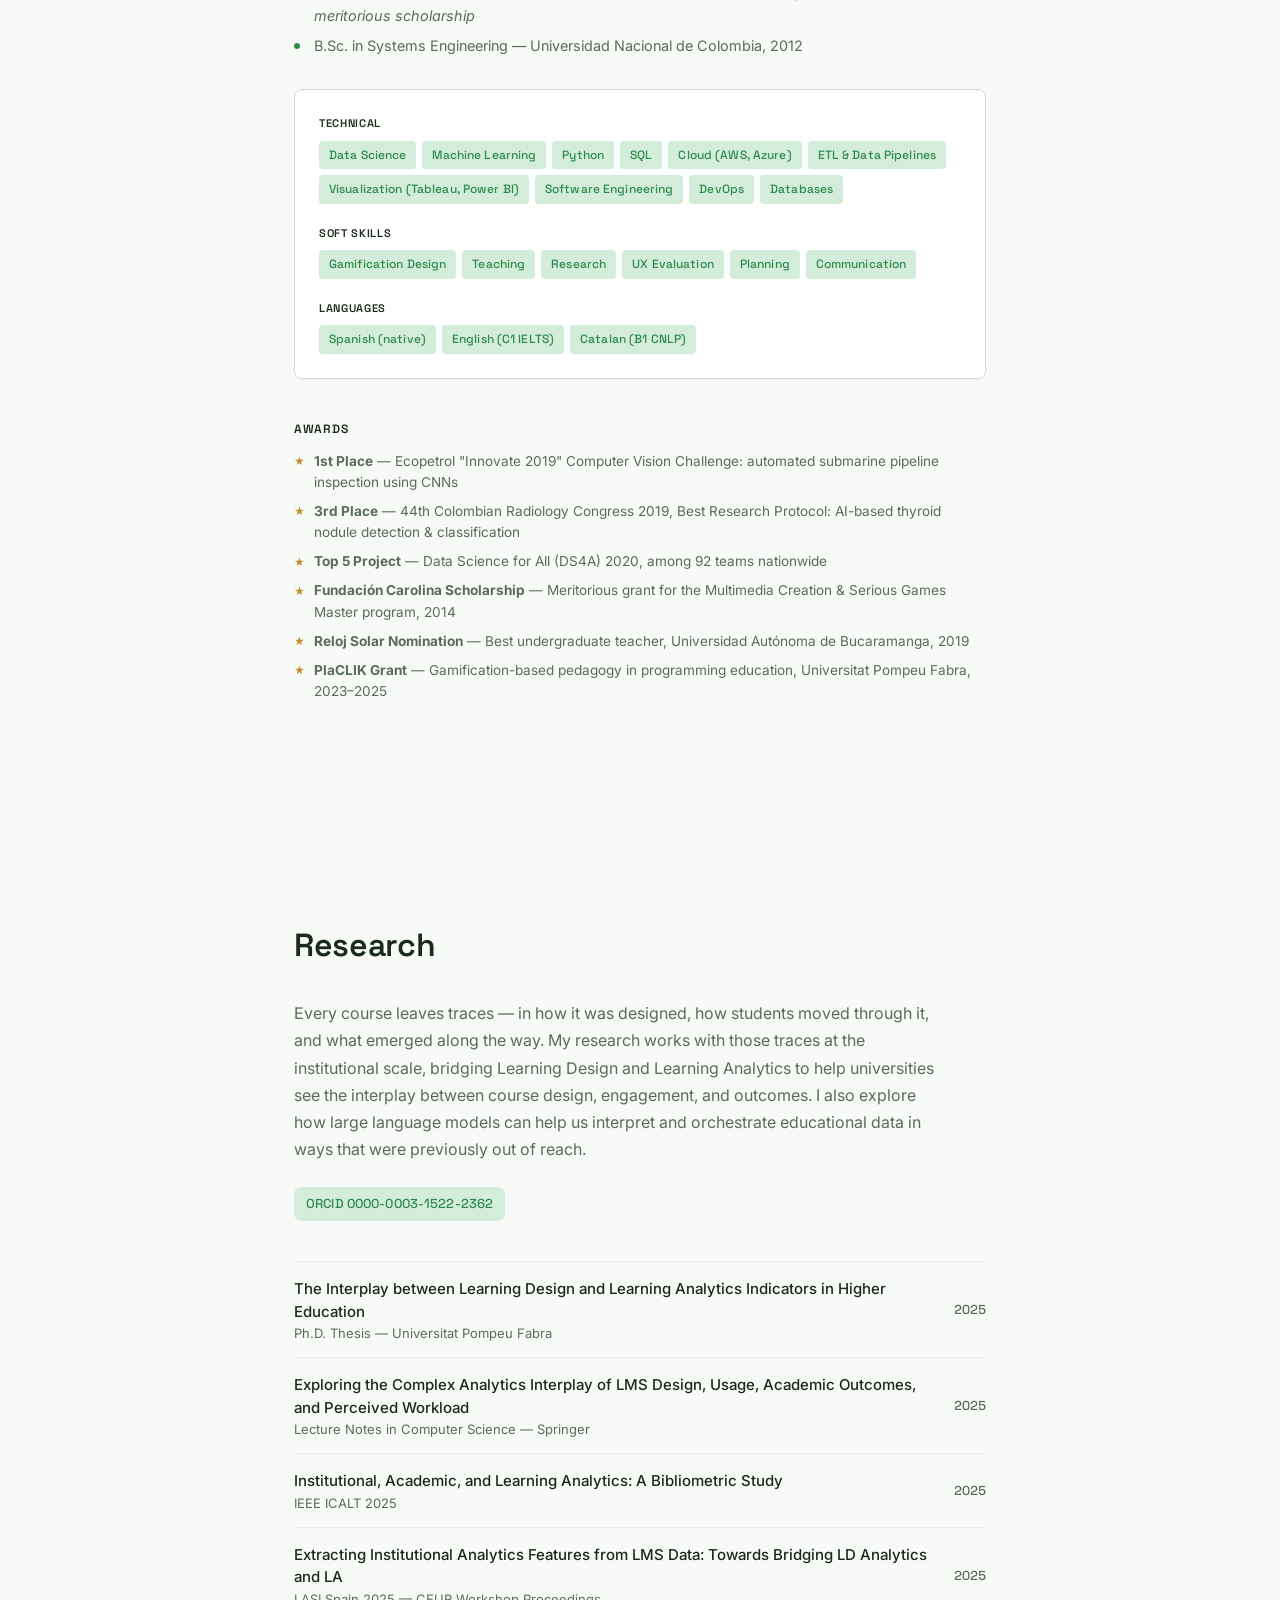
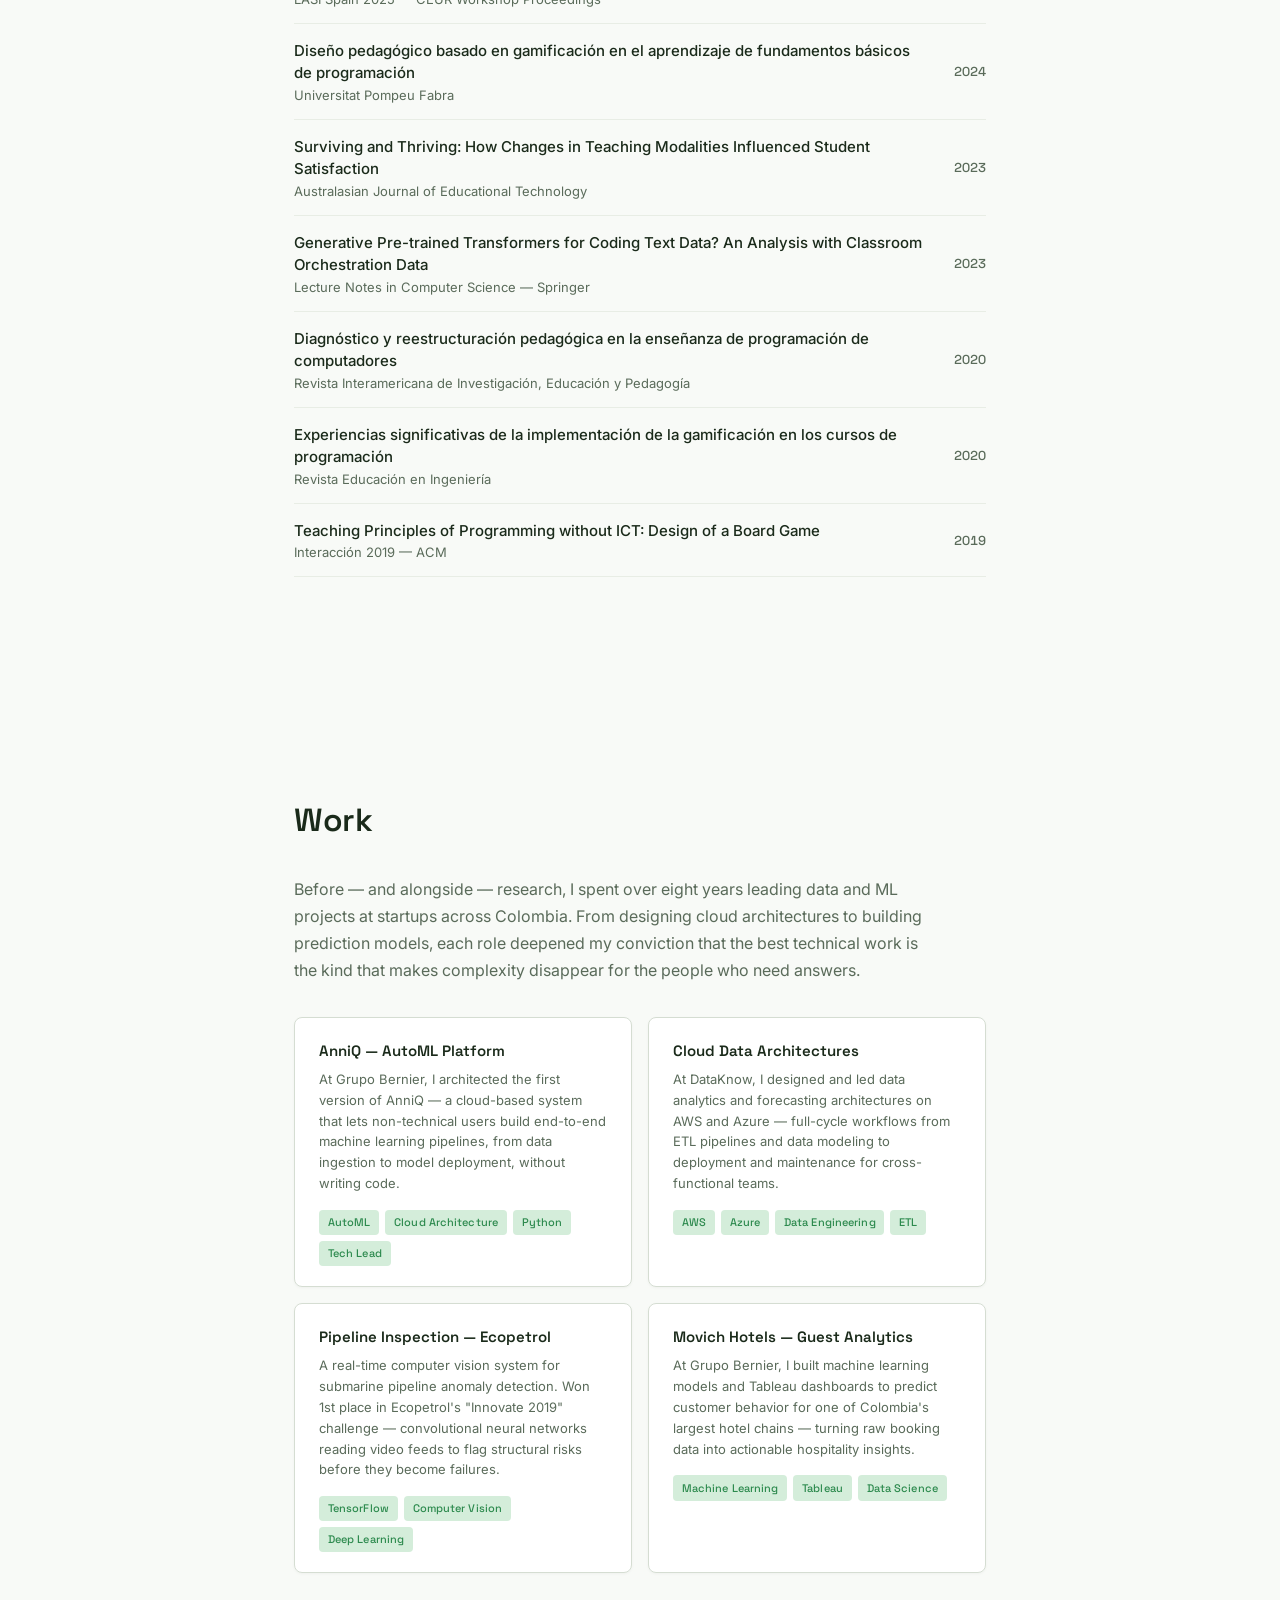
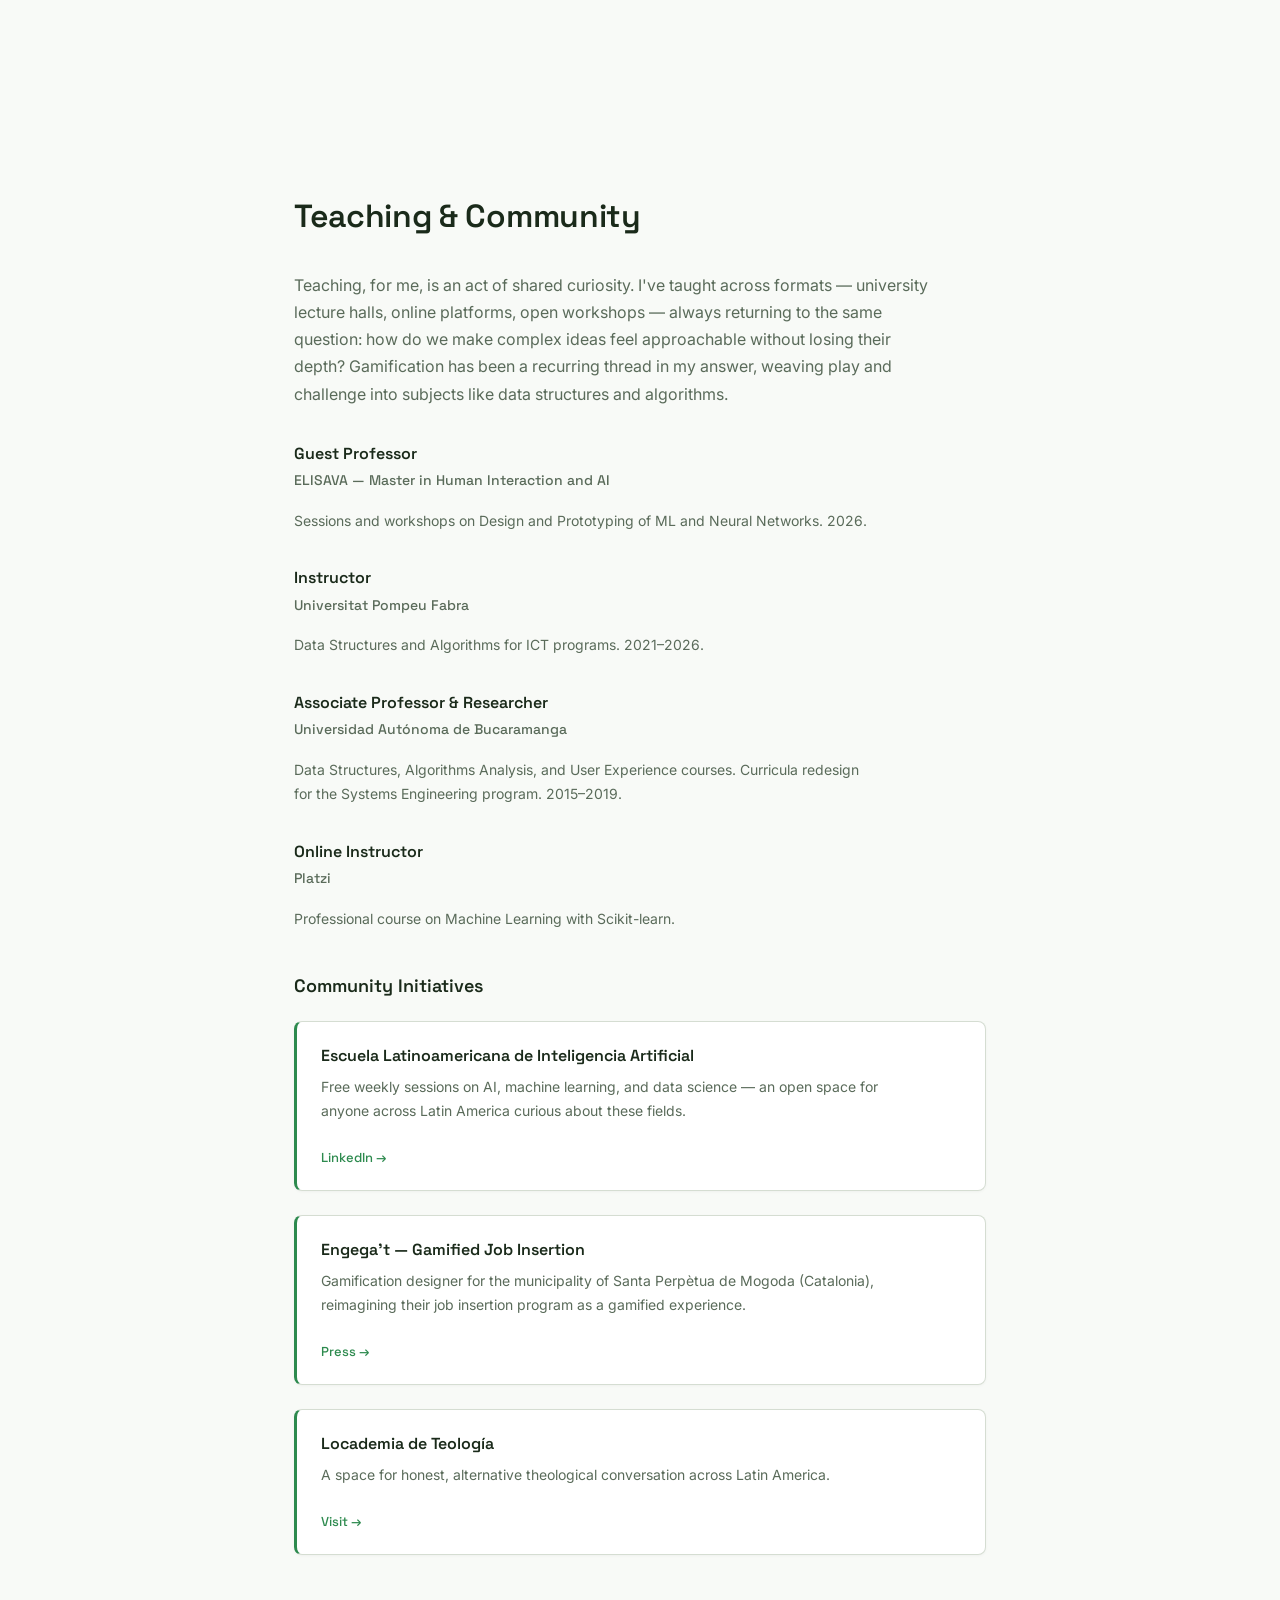
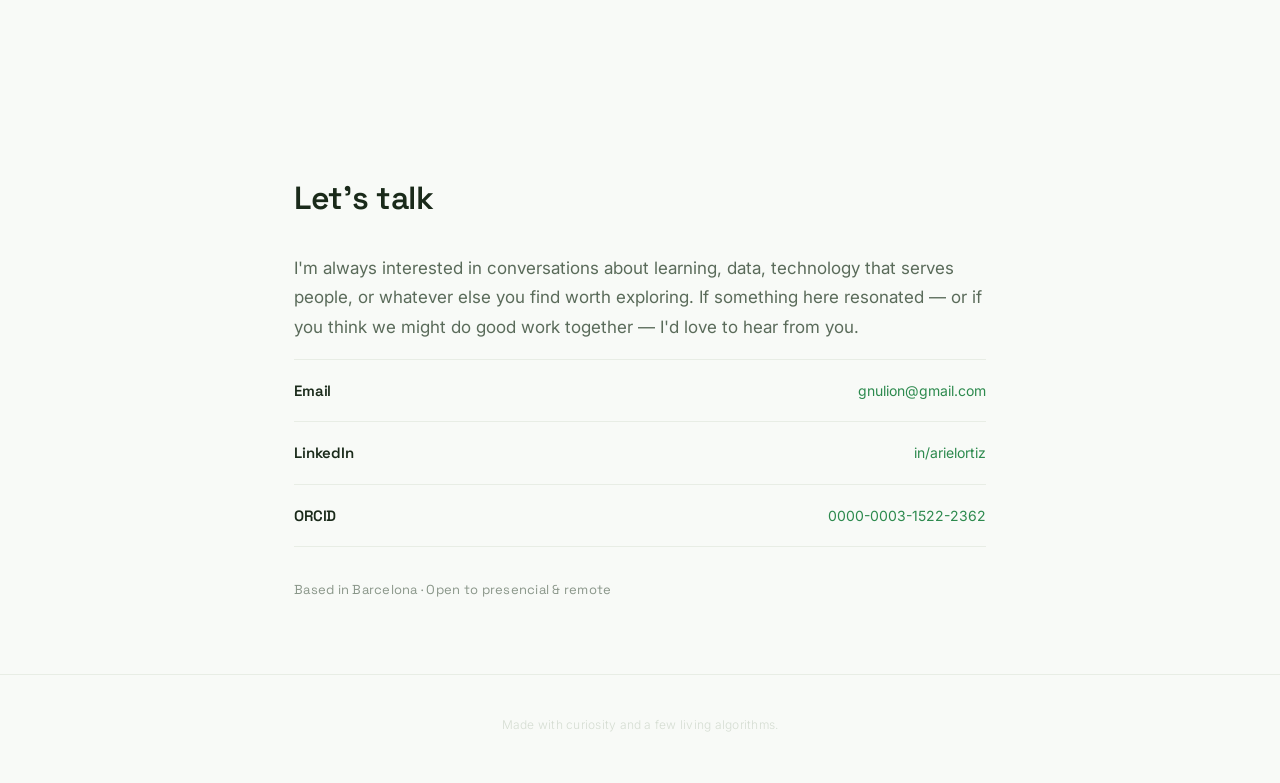
==== commit 92c27d65: "Fix: HTTPS links, random sim loader, boids cleanup, skills pills, initiative cards, PhD title, Data " ====
--- a/index.html
+++ b/index.html
@@ -126,7 +126,7 @@
             </button>
             <div class="pub-details" hidden>
               <p class="pub-authors">Ortiz-Beltrán, Ariel</p>
-              <a href="http://hdl.handle.net/10803/695430" target="_blank" rel="noopener noreferrer" class="pub-doi">View thesis →</a>
+              <a href="https://hdl.handle.net/10803/695430" target="_blank" rel="noopener noreferrer" class="pub-doi">View thesis →</a>
             </div>
           </li>
 
@@ -138,7 +138,7 @@
             </button>
             <div class="pub-details" hidden>
               <p class="pub-authors">Ortiz-Beltrán, A., Marques, F., &amp; Hernández-Leo, D.</p>
-              <a href="http://dx.doi.org/10.1007/978-3-032-03873-9_26" target="_blank" rel="noopener noreferrer" class="pub-doi">DOI →</a>
+              <a href="https://doi.org/10.1007/978-3-032-03873-9_26" target="_blank" rel="noopener noreferrer" class="pub-doi">DOI →</a>
             </div>
           </li>
 
@@ -150,7 +150,7 @@
             </button>
             <div class="pub-details" hidden>
               <p class="pub-authors">Marques, F., Ortiz-Beltrán, A., Hernández-Leo, D., &amp; Castillo, C.</p>
-              <a href="http://dx.doi.org/10.1109/ICALT64023.2025.00043" target="_blank" rel="noopener noreferrer" class="pub-doi">DOI →</a>
+              <a href="https://doi.org/10.1109/ICALT64023.2025.00043" target="_blank" rel="noopener noreferrer" class="pub-doi">DOI →</a>
             </div>
           </li>
 
@@ -174,7 +174,7 @@
             </button>
             <div class="pub-details" hidden>
               <p class="pub-authors">Santos Rodríguez, P. &amp; Ortiz Beltrán, A.</p>
-              <a href="http://hdl.handle.net/10230/70405" target="_blank" rel="noopener noreferrer" class="pub-doi">View →</a>
+              <a href="https://hdl.handle.net/10230/70405" target="_blank" rel="noopener noreferrer" class="pub-doi">View →</a>
             </div>
           </li>
 
@@ -186,7 +186,7 @@
             </button>
             <div class="pub-details" hidden>
               <p class="pub-authors">Ortiz Beltrán, A., Hernandez-Leo, D., &amp; Amarasinghe, I.</p>
-              <a href="http://dx.doi.org/10.14742/ajet.8958" target="_blank" rel="noopener noreferrer" class="pub-doi">DOI →</a>
+              <a href="https://doi.org/10.14742/ajet.8958" target="_blank" rel="noopener noreferrer" class="pub-doi">DOI →</a>
             </div>
           </li>
 
@@ -198,7 +198,7 @@
             </button>
             <div class="pub-details" hidden>
               <p class="pub-authors">Amarasinghe, I., Marques, F., Ortiz-Beltrán, A., &amp; Hernández-Leo, D.</p>
-              <a href="http://dx.doi.org/10.1007/978-3-031-42682-7_3" target="_blank" rel="noopener noreferrer" class="pub-doi">DOI →</a>
+              <a href="https://doi.org/10.1007/978-3-031-42682-7_3" target="_blank" rel="noopener noreferrer" class="pub-doi">DOI →</a>
             </div>
           </li>
 
@@ -210,7 +210,7 @@
             </button>
             <div class="pub-details" hidden>
               <p class="pub-authors">Ramírez Prada, P.C., Ortiz Beltrán, A.O., &amp; Lobo Quintero, R.A.</p>
-              <a href="http://dx.doi.org/10.15332/25005421.6000" target="_blank" rel="noopener noreferrer" class="pub-doi">DOI →</a>
+              <a href="https://doi.org/10.15332/25005421.6000" target="_blank" rel="noopener noreferrer" class="pub-doi">DOI →</a>
             </div>
           </li>
 
@@ -222,7 +222,7 @@
             </button>
             <div class="pub-details" hidden>
               <p class="pub-authors">Ramírez, P., Ortiz-Beltran, A., &amp; Lobo-Quintero, R.</p>
-              <a href="http://dx.doi.org/10.26507/REI.V15N29.1031" target="_blank" rel="noopener noreferrer" class="pub-doi">DOI →</a>
+              <a href="https://doi.org/10.26507/REI.V15N29.1031" target="_blank" rel="noopener noreferrer" class="pub-doi">DOI →</a>
             </div>
           </li>
 
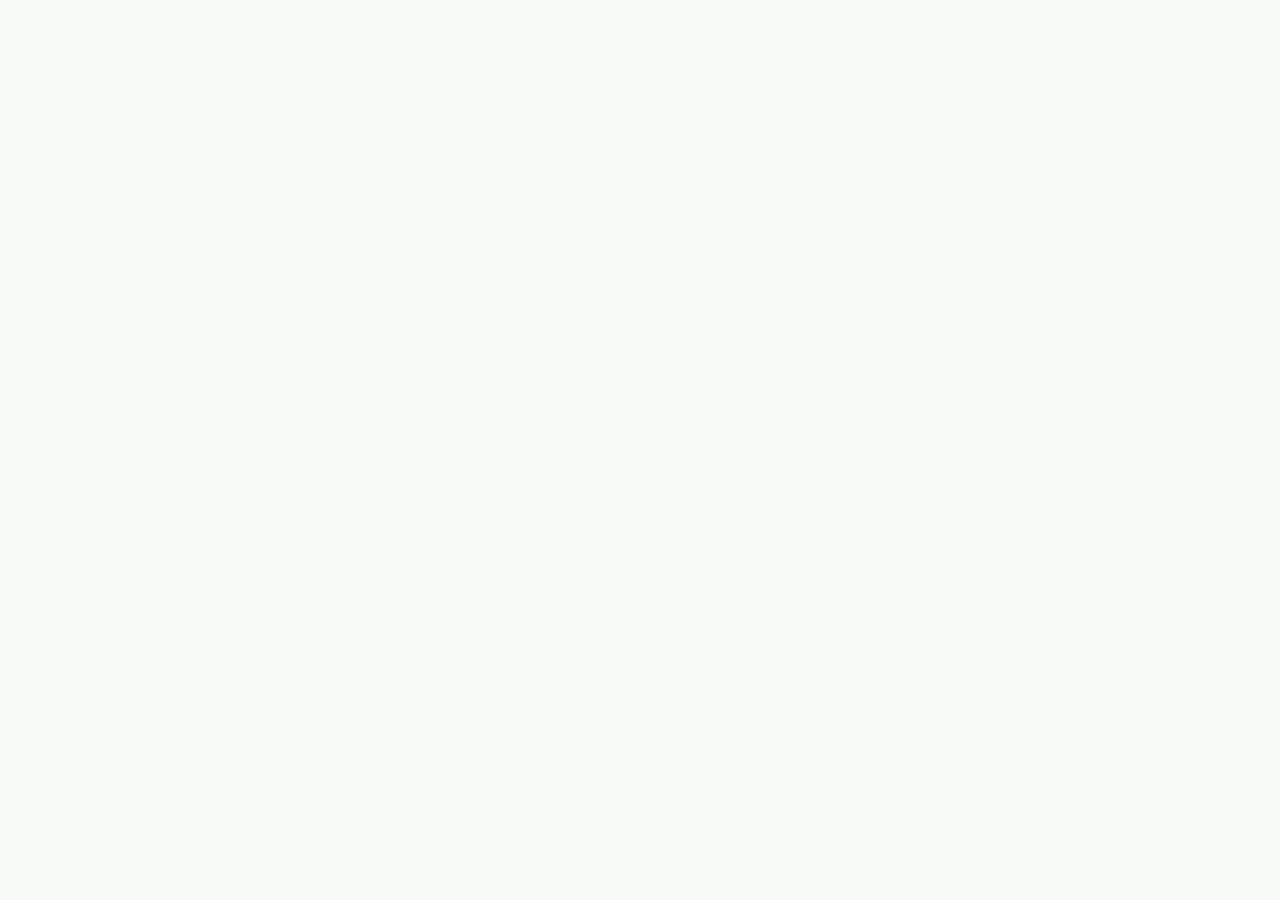
==== commit 1b91ee5b: "Rebuild site with React/JSX and Solarpunk Bright design system - Convert index.html to React/JSX sin" ====
--- a/index.html
+++ b/index.html
@@ -12,374 +12,513 @@
   <link rel="preconnect" href="https://fonts.gstatic.com" crossorigin>
   <link href="https://fonts.googleapis.com/css2?family=Space+Grotesk:wght@400;500;600;700&family=Inter:wght@300;400;500&display=swap" rel="stylesheet">
   <link rel="stylesheet" href="css/style.css">
+  <script src="https://unpkg.com/react@18.3.1/umd/react.production.min.js" crossorigin></script>
+  <script src="https://unpkg.com/react-dom@18.3.1/umd/react-dom.production.min.js" crossorigin></script>
+  <script src="https://unpkg.com/@babel/standalone@7.29.0/babel.min.js" crossorigin></script>
 </head>
 <body>
   <a href="#main" class="skip-link">Skip to content</a>
-
-  <canvas id="alife-bg" aria-hidden="true"></canvas>
-  <span id="alife-label" aria-hidden="true"></span>
-
-  <nav class="nav" role="navigation" aria-label="Main navigation">
-    <a href="#about" class="nav-link">About</a>
-    <a href="#research" class="nav-link">Research</a>
-    <a href="#work" class="nav-link">Work</a>
-    <a href="#teaching" class="nav-link">Teaching</a>
-    <a href="#contact" class="nav-link">Contact</a>
-  </nav>
-
-  <main id="main">
-
-    <!-- HERO -->
-    <section id="hero" class="section section--hero">
-      <h1 class="hero-name">Ariel Ortiz Beltrán, Ph.D.</h1>
-      <p class="hero-tagline">Data con alma</p>
-      <p class="hero-affiliation">Postdoctoral Researcher · Universitat Pompeu Fabra</p>
-      <div class="scroll-cue" aria-hidden="true">
-        <svg width="18" height="10" viewBox="0 0 18 10" fill="none"><path d="M1 1l8 8 8-8" stroke="currentColor" stroke-width="1.5" stroke-linecap="round" stroke-linejoin="round"/></svg>
-      </div>
-    </section>
-
-    <!-- ABOUT -->
-    <section id="about" class="section section--about fade-in">
-      <h2 class="section-title">About</h2>
-      <div class="section-content">
-        <p>I'm a Bogotanian living in Barcelona — a researcher, engineer, and educator drawn to the places where data, learning, and people meet. I hold a Ph.D. in Information and Communication Technologies from Universitat Pompeu Fabra, where I studied how the design of learning environments quietly shapes what students experience and what they carry forward.</p>
-        <p>Before academia, I spent over eight years building software, data architectures, and machine learning systems across Colombia. That hybrid path — industry and research, Latin America and Europe, code and classrooms — informs everything I do. Technology, I've come to believe, is most powerful when it serves the human spirit: as a tool for understanding, for equity, and for connection.</p>
-
-        <div class="credentials">
-          <h3 class="subsection-title">Credentials</h3>
-          <ul class="credentials-list">
-            <li>Ph.D. in Information and Communication Technologies — Universitat Pompeu Fabra, 2025</li>
-            <li>Deep Learning Specialization — Deeplearning.AI, 2020</li>
-            <li>Data Science for All (DS4A) — Correlation One &amp; MinTIC Colombia, 2020. <em>Graduated with honors, Top 5 project among 92 teams</em></li>
-            <li>M.A. in Multimedia Creation &amp; Serious Games — Universitat Ramon Llull, 2015. <em>Fundación Carolina meritorious scholarship</em></li>
-            <li>B.Sc. in Systems Engineering — Universidad Nacional de Colombia, 2012</li>
-          </ul>
-        </div>
-
-        <div class="skills-block">
-          <div class="skills-group">
-            <h3 class="skills-label">Technical</h3>
-            <div class="skills-tags">
-              <span class="skill-tag">Data Science</span>
-              <span class="skill-tag">Machine Learning</span>
-              <span class="skill-tag">Python</span>
-              <span class="skill-tag">SQL</span>
-              <span class="skill-tag">Cloud (AWS, Azure)</span>
-              <span class="skill-tag">ETL &amp; Data Pipelines</span>
-              <span class="skill-tag">Visualization (Tableau, Power BI)</span>
-              <span class="skill-tag">Software Engineering</span>
-              <span class="skill-tag">DevOps</span>
-              <span class="skill-tag">Databases</span>
-            </div>
-          </div>
-          <div class="skills-group">
-            <h3 class="skills-label">Soft Skills</h3>
-            <div class="skills-tags">
-              <span class="skill-tag">Gamification Design</span>
-              <span class="skill-tag">Teaching</span>
-              <span class="skill-tag">Research</span>
-              <span class="skill-tag">UX Evaluation</span>
-              <span class="skill-tag">Planning</span>
-              <span class="skill-tag">Communication</span>
-            </div>
-          </div>
-          <div class="skills-group">
-            <h3 class="skills-label">Languages</h3>
-            <div class="skills-tags">
-              <span class="skill-tag">Spanish (native)</span>
-              <span class="skill-tag">English (C1 IELTS)</span>
-              <span class="skill-tag">Catalan (B1 CNLP)</span>
-            </div>
+  <div id="root"></div>
+
+  <script type="text/babel" data-presets="react">
+
+/* ─── AlifeCanvas ───────────────────────────────────────── */
+const AlifeCanvas = () => {
+  const ref = React.useRef(null);
+  const [opacity, setOpacity] = React.useState(0.18);
+  const [simName, setSimName] = React.useState('');
+
+  React.useEffect(() => {
+    const reduced = window.matchMedia('(prefers-reduced-motion: reduce)').matches;
+    if (reduced) return;
+    const c = ref.current;
+    if (!c) return;
+    const ctx = c.getContext('2d');
+    const resize = () => { c.width = window.innerWidth; c.height = window.innerHeight; };
+    resize();
+    window.addEventListener('resize', resize);
+
+    const sims = ['boids', 'reaction-diffusion', 'game-of-life'];
+    const names = { 'boids': 'boids flocking', 'reaction-diffusion': 'reaction-diffusion', 'game-of-life': 'game of life' };
+    const choice = sims[Math.floor(Math.random() * sims.length)];
+    setSimName(names[choice]);
+
+    let raf;
+
+    if (choice === 'boids') {
+      const N = 80;
+      const agents = Array.from({ length: N }, () => ({
+        x: Math.random() * c.width, y: Math.random() * c.height,
+        vx: (Math.random() - 0.5) * 1.2, vy: (Math.random() - 0.5) * 1.2
+      }));
+      const step = () => {
+        ctx.fillStyle = 'rgba(248,250,247,0.08)';
+        ctx.fillRect(0, 0, c.width, c.height);
+        for (const a of agents) {
+          let ax = 0, ay = 0, cx = 0, cy = 0, sx = 0, sy = 0, n = 0;
+          for (const b of agents) {
+            if (b === a) continue;
+            const dx = b.x - a.x, dy = b.y - a.y, d2 = dx * dx + dy * dy;
+            if (d2 < 3000) { ax += b.vx; ay += b.vy; cx += b.x; cy += b.y; n++; if (d2 < 500) { sx -= dx; sy -= dy; } }
+          }
+          if (n) {
+            a.vx += (ax / n - a.vx) * 0.04; a.vy += (ay / n - a.vy) * 0.04;
+            a.vx += (cx / n - a.x) * 0.0008; a.vy += (cy / n - a.y) * 0.0008;
+            a.vx += sx * 0.02; a.vy += sy * 0.02;
+          }
+          const s = Math.hypot(a.vx, a.vy);
+          if (s > 1.8) { a.vx *= 1.8 / s; a.vy *= 1.8 / s; }
+          a.x += a.vx; a.y += a.vy;
+          if (a.x < 0) a.x += c.width; if (a.x > c.width) a.x -= c.width;
+          if (a.y < 0) a.y += c.height; if (a.y > c.height) a.y -= c.height;
+          ctx.fillStyle = '#2D8A4E';
+          ctx.beginPath(); ctx.arc(a.x, a.y, 1.8, 0, Math.PI * 2); ctx.fill();
+        }
+        raf = requestAnimationFrame(step);
+      };
+      step();
+
+    } else if (choice === 'reaction-diffusion') {
+      const W = Math.floor(c.width / 4), H = Math.floor(c.height / 4);
+      const size = W * H;
+      let a = new Float32Array(size).fill(1);
+      let b = new Float32Array(size);
+      let na = new Float32Array(size);
+      let nb = new Float32Array(size);
+      for (let i = Math.floor(H/2)-10; i < Math.floor(H/2)+10; i++)
+        for (let j = Math.floor(W/2)-10; j < Math.floor(W/2)+10; j++)
+          b[i * W + j] = 1;
+      const dA = 1.0, dB = 0.5, f = 0.055, k = 0.062;
+      const lap = (arr, i, j) => {
+        const up = ((i - 1 + H) % H) * W + j;
+        const dn = ((i + 1) % H) * W + j;
+        const lt = i * W + (j - 1 + W) % W;
+        const rt = i * W + (j + 1) % W;
+        return arr[up] + arr[dn] + arr[lt] + arr[rt] - 4 * arr[i * W + j];
+      };
+      const step = () => {
+        for (let i = 0; i < H; i++) for (let j = 0; j < W; j++) {
+          const idx = i * W + j;
+          const av = a[idx], bv = b[idx], abb = av * bv * bv;
+          na[idx] = Math.max(0, Math.min(1, av + dA * lap(a,i,j) - abb + f * (1 - av)));
+          nb[idx] = Math.max(0, Math.min(1, bv + dB * lap(b,i,j) + abb - (k + f) * bv));
+        }
+        [a, na] = [na, a]; [b, nb] = [nb, b];
+        ctx.clearRect(0, 0, c.width, c.height);
+        const img = ctx.createImageData(W, H);
+        for (let i = 0; i < size; i++) {
+          const t = b[i]; // 0 = background, 1 = chemical B pattern
+          img.data[i*4]   = Math.floor(45  + (1 - t) * 203);  // R: 45→248
+          img.data[i*4+1] = Math.floor(138 + (1 - t) * 112);  // G: 138→250
+          img.data[i*4+2] = Math.floor(78  + (1 - t) * 169);  // B: 78→247
+          img.data[i*4+3] = Math.floor(220 * t + 8);           // alpha: transparent bg, visible pattern
+        }
+        const tmp = document.createElement('canvas');
+        tmp.width = W; tmp.height = H;
+        tmp.getContext('2d').putImageData(img, 0, 0);
+        ctx.drawImage(tmp, 0, 0, c.width, c.height);
+        raf = requestAnimationFrame(step);
+      };
+      step();
+
+    } else {
+      const SCALE = 6;
+      const cols = Math.floor(c.width / SCALE), rows = Math.floor(c.height / SCALE);
+      let grid = Array.from({ length: rows }, () => Array.from({ length: cols }, () => Math.random() > 0.7 ? 1 : 0));
+      const nextGrid = (g) => g.map((row, r) => row.map((cell, c2) => {
+        let n = 0;
+        for (let dr = -1; dr <= 1; dr++) for (let dc = -1; dc <= 1; dc++) {
+          if (dr === 0 && dc === 0) continue;
+          n += g[(r + dr + rows) % rows][(c2 + dc + cols) % cols];
+        }
+        return (cell && (n === 2 || n === 3)) || (!cell && n === 3) ? 1 : 0;
+      }));
+      let frame = 0;
+      const step = () => {
+        if (frame % 4 === 0) {
+          ctx.clearRect(0, 0, c.width, c.height);
+          ctx.fillStyle = '#2D8A4E';
+          grid.forEach((row, r) => row.forEach((cell, c2) => {
+            if (cell) ctx.fillRect(c2 * SCALE, r * SCALE, SCALE - 1, SCALE - 1);
+          }));
+          grid = nextGrid(grid);
+        }
+        frame++;
+        raf = requestAnimationFrame(step);
+      };
+      step();
+    }
+
+    const onScroll = () => {
+      const t = Math.min(window.scrollY / window.innerHeight, 1);
+      setOpacity(0.18 - t * 0.14);
+    };
+    window.addEventListener('scroll', onScroll, { passive: true });
+    return () => {
+      cancelAnimationFrame(raf);
+      window.removeEventListener('resize', resize);
+      window.removeEventListener('scroll', onScroll);
+    };
+  }, []);
+
+  return (
+    <>
+      <canvas ref={ref} id="alife-bg" style={{ opacity }} aria-hidden="true" />
+      {simName && <span id="alife-label" aria-hidden="true">running: {simName}</span>}
+    </>
+  );
+};
+
+/* ─── Nav ───────────────────────────────────────────────── */
+const Nav = ({ active, onNav }) => {
+  const links = ['About', 'Research', 'Work', 'Teaching', 'Pedagogy', 'Projects', 'Contact'];
+  return (
+    <nav className="nav" role="navigation" aria-label="Main navigation">
+      {links.map(l => (
+        <a key={l} href={'#' + l.toLowerCase()}
+           className={'nav-link' + (active === l.toLowerCase() ? ' is-active' : '')}
+           onClick={(e) => { e.preventDefault(); onNav(l.toLowerCase()); }}
+        >{l}</a>
+      ))}
+    </nav>
+  );
+};
+
+/* ─── Hero ──────────────────────────────────────────────── */
+const Hero = () => (
+  <section id="hero" className="section section--hero">
+    <h1 className="hero-name">Ariel Ortiz Beltrán, Ph.D.</h1>
+    <p className="hero-tagline">Data con alma</p>
+    <p className="hero-affiliation">Postdoctoral Researcher · Universitat Pompeu Fabra</p>
+    <div className="scroll-cue" aria-hidden="true">
+      <svg width="18" height="10" viewBox="0 0 18 10" fill="none">
+        <path d="M1 1l8 8 8-8" stroke="currentColor" strokeWidth="1.5" strokeLinecap="round" strokeLinejoin="round"/>
+      </svg>
+    </div>
+  </section>
+);
+
+/* ─── About ─────────────────────────────────────────────── */
+const SkillTag = ({ children }) => <span className="skill-tag">{children}</span>;
+
+const About = () => (
+  <section id="about" className="section section--about fade-in">
+    <h2 className="section-title">About</h2>
+    <div className="section-content">
+      <p>{"I'm a Bogotanian living in Barcelona — a researcher, engineer, and educator drawn to the places where data, learning, and people meet. I hold a Ph.D. in Information and Communication Technologies from Universitat Pompeu Fabra, where I studied how the design of learning environments quietly shapes what students experience and what they carry forward."}</p>
+      <p>{"Before academia, I spent over eight years building software, data architectures, and machine learning systems across Colombia. That hybrid path — industry and research, Latin America and Europe, code and classrooms — informs everything I do. Technology, I've come to believe, is most powerful when it serves the human spirit: as a tool for understanding, for equity, and for connection."}</p>
+
+      <div className="credentials">
+        <h3 className="subsection-title">Credentials</h3>
+        <ul className="credentials-list">
+          <li>{"Ph.D. in Information and Communication Technologies — Universitat Pompeu Fabra, 2025"}</li>
+          <li>{"Deep Learning Specialization — Deeplearning.AI, 2020"}</li>
+          <li>{"Data Science for All (DS4A) — Correlation One & MinTIC Colombia, 2020."} <em>Graduated with honors, Top 5 project among 92 teams</em></li>
+          <li>{"M.A. in Multimedia Creation & Serious Games — Universitat Ramon Llull, 2015."} <em>{"Fundación Carolina meritorious scholarship"}</em></li>
+          <li>{"B.Sc. in Systems Engineering — Universidad Nacional de Colombia, 2012"}</li>
+        </ul>
+      </div>
+
+      <div className="skills-block">
+        <div className="skills-group">
+          <h3 className="skills-label">Technical</h3>
+          <div className="skills-tags">
+            {['Data Science','Machine Learning','Python','SQL','Cloud (AWS, Azure)','ETL & Data Pipelines','Visualization (Tableau, Power BI)','Software Engineering','DevOps','Databases'].map(s => <SkillTag key={s}>{s}</SkillTag>)}
           </div>
         </div>
-
-        <div class="awards-block">
-          <h3 class="subsection-title">Awards</h3>
-          <ul class="awards-list">
-            <li><strong>1st Place</strong> — Ecopetrol "Innovate 2019" Computer Vision Challenge: automated submarine pipeline inspection using CNNs</li>
-            <li><strong>3rd Place</strong> — 44th Colombian Radiology Congress 2019, Best Research Protocol: AI-based thyroid nodule detection &amp; classification</li>
-            <li><strong>Top 5 Project</strong> — Data Science for All (DS4A) 2020, among 92 teams nationwide</li>
-            <li><strong>Fundación Carolina Scholarship</strong> — Meritorious grant for the Multimedia Creation &amp; Serious Games Master program, 2014</li>
-            <li><strong>Reloj Solar Nomination</strong> — Best undergraduate teacher, Universidad Autónoma de Bucaramanga, 2019</li>
-            <li><strong>PlaCLIK Grant</strong> — Gamification-based pedagogy in programming education, Universitat Pompeu Fabra, 2023–2025</li>
-          </ul>
+        <div className="skills-group">
+          <h3 className="skills-label">Soft Skills</h3>
+          <div className="skills-tags">
+            {['Gamification Design','Teaching','Research','UX Evaluation','Planning','Communication'].map(s => <SkillTag key={s}>{s}</SkillTag>)}
+          </div>
         </div>
-      </div>
-    </section>
-
-    <!-- RESEARCH -->
-    <section id="research" class="section section--research fade-in">
-      <h2 class="section-title">Research</h2>
-      <div class="section-content">
-        <p class="research-intro">Every course leaves traces — in how it was designed, how students moved through it, and what emerged along the way. My research works with those traces at the institutional scale, bridging Learning Design and Learning Analytics to help universities see the interplay between course design, engagement, and outcomes. I also explore how large language models can help us interpret and orchestrate educational data in ways that were previously out of reach.</p>
-        <a href="https://orcid.org/0000-0003-1522-2362" target="_blank" rel="noopener noreferrer" class="orcid-link">
-          ORCID 0000-0003-1522-2362
-        </a>
-
-        <ul class="publications">
-          <li class="pub" data-year="2025">
-            <button class="pub-header" aria-expanded="false">
-              <span class="pub-title">The Interplay between Learning Design and Learning Analytics Indicators in Higher Education</span>
-              <span class="pub-venue">Ph.D. Thesis — Universitat Pompeu Fabra</span>
-              <span class="pub-year">2025</span>
-            </button>
-            <div class="pub-details" hidden>
-              <p class="pub-authors">Ortiz-Beltrán, Ariel</p>
-              <a href="https://hdl.handle.net/10803/695430" target="_blank" rel="noopener noreferrer" class="pub-doi">View thesis →</a>
-            </div>
-          </li>
-
-          <li class="pub" data-year="2025">
-            <button class="pub-header" aria-expanded="false">
-              <span class="pub-title">Exploring the Complex Analytics Interplay of LMS Design, Usage, Academic Outcomes, and Perceived Workload</span>
-              <span class="pub-venue">Lecture Notes in Computer Science — Springer</span>
-              <span class="pub-year">2025</span>
-            </button>
-            <div class="pub-details" hidden>
-              <p class="pub-authors">Ortiz-Beltrán, A., Marques, F., &amp; Hernández-Leo, D.</p>
-              <a href="https://doi.org/10.1007/978-3-032-03873-9_26" target="_blank" rel="noopener noreferrer" class="pub-doi">DOI →</a>
-            </div>
-          </li>
-
-          <li class="pub" data-year="2025">
-            <button class="pub-header" aria-expanded="false">
-              <span class="pub-title">Institutional, Academic, and Learning Analytics: A Bibliometric Study</span>
-              <span class="pub-venue">IEEE ICALT 2025</span>
-              <span class="pub-year">2025</span>
-            </button>
-            <div class="pub-details" hidden>
-              <p class="pub-authors">Marques, F., Ortiz-Beltrán, A., Hernández-Leo, D., &amp; Castillo, C.</p>
-              <a href="https://doi.org/10.1109/ICALT64023.2025.00043" target="_blank" rel="noopener noreferrer" class="pub-doi">DOI →</a>
-            </div>
-          </li>
-
-          <li class="pub" data-year="2025">
-            <button class="pub-header" aria-expanded="false">
-              <span class="pub-title">Extracting Institutional Analytics Features from LMS Data: Towards Bridging LD Analytics and LA</span>
-              <span class="pub-venue">LASI Spain 2025 — CEUR Workshop Proceedings</span>
-              <span class="pub-year">2025</span>
-            </button>
-            <div class="pub-details" hidden>
-              <p class="pub-authors">Ortiz-Beltrán, A. &amp; Hernández-Leo, D.</p>
-              <a href="https://ceur-ws.org/Vol-4148/Paper2.pdf" target="_blank" rel="noopener noreferrer" class="pub-doi">Paper →</a>
-            </div>
-          </li>
-
-          <li class="pub" data-year="2024">
-            <button class="pub-header" aria-expanded="false">
-              <span class="pub-title">Diseño pedagógico basado en gamificación en el aprendizaje de fundamentos básicos de programación</span>
-              <span class="pub-venue">Universitat Pompeu Fabra</span>
-              <span class="pub-year">2024</span>
-            </button>
-            <div class="pub-details" hidden>
-              <p class="pub-authors">Santos Rodríguez, P. &amp; Ortiz Beltrán, A.</p>
-              <a href="https://hdl.handle.net/10230/70405" target="_blank" rel="noopener noreferrer" class="pub-doi">View →</a>
-            </div>
-          </li>
-
-          <li class="pub" data-year="2023">
-            <button class="pub-header" aria-expanded="false">
-              <span class="pub-title">Surviving and Thriving: How Changes in Teaching Modalities Influenced Student Satisfaction</span>
-              <span class="pub-venue">Australasian Journal of Educational Technology</span>
-              <span class="pub-year">2023</span>
-            </button>
-            <div class="pub-details" hidden>
-              <p class="pub-authors">Ortiz Beltrán, A., Hernandez-Leo, D., &amp; Amarasinghe, I.</p>
-              <a href="https://doi.org/10.14742/ajet.8958" target="_blank" rel="noopener noreferrer" class="pub-doi">DOI →</a>
-            </div>
-          </li>
-
-          <li class="pub" data-year="2023">
-            <button class="pub-header" aria-expanded="false">
-              <span class="pub-title">Generative Pre-trained Transformers for Coding Text Data? An Analysis with Classroom Orchestration Data</span>
-              <span class="pub-venue">Lecture Notes in Computer Science — Springer</span>
-              <span class="pub-year">2023</span>
-            </button>
-            <div class="pub-details" hidden>
-              <p class="pub-authors">Amarasinghe, I., Marques, F., Ortiz-Beltrán, A., &amp; Hernández-Leo, D.</p>
-              <a href="https://doi.org/10.1007/978-3-031-42682-7_3" target="_blank" rel="noopener noreferrer" class="pub-doi">DOI →</a>
-            </div>
-          </li>
-
-          <li class="pub" data-year="2020">
-            <button class="pub-header" aria-expanded="false">
-              <span class="pub-title">Diagnóstico y reestructuración pedagógica en la enseñanza de programación de computadores</span>
-              <span class="pub-venue">Revista Interamericana de Investigación, Educación y Pedagogía</span>
-              <span class="pub-year">2020</span>
-            </button>
-            <div class="pub-details" hidden>
-              <p class="pub-authors">Ramírez Prada, P.C., Ortiz Beltrán, A.O., &amp; Lobo Quintero, R.A.</p>
-              <a href="https://doi.org/10.15332/25005421.6000" target="_blank" rel="noopener noreferrer" class="pub-doi">DOI →</a>
-            </div>
-          </li>
-
-          <li class="pub" data-year="2020">
-            <button class="pub-header" aria-expanded="false">
-              <span class="pub-title">Experiencias significativas de la implementación de la gamificación en los cursos de programación</span>
-              <span class="pub-venue">Revista Educación en Ingeniería</span>
-              <span class="pub-year">2020</span>
-            </button>
-            <div class="pub-details" hidden>
-              <p class="pub-authors">Ramírez, P., Ortiz-Beltran, A., &amp; Lobo-Quintero, R.</p>
-              <a href="https://doi.org/10.26507/REI.V15N29.1031" target="_blank" rel="noopener noreferrer" class="pub-doi">DOI →</a>
-            </div>
-          </li>
-
-          <li class="pub" data-year="2019">
-            <button class="pub-header" aria-expanded="false">
-              <span class="pub-title">Teaching Principles of Programming without ICT: Design of a Board Game</span>
-              <span class="pub-venue">Interacción 2019 — ACM</span>
-              <span class="pub-year">2019</span>
-            </button>
-            <div class="pub-details" hidden>
-              <p class="pub-authors">Espinosa C., M.A., Uribe O., N.A., Sarmiento, R.E., Casanova, P.E., &amp; Ortiz-Beltrán, A.</p>
-              <a href="https://doi.org/10.1145/3335595.3335627" target="_blank" rel="noopener noreferrer" class="pub-doi">DOI →</a>
-            </div>
-          </li>
+        <div className="skills-group">
+          <h3 className="skills-label">Languages</h3>
+          <div className="skills-tags">
+            {['Spanish (native)','English (C1 IELTS)','Catalan (B1 CNLP)'].map(s => <SkillTag key={s}>{s}</SkillTag>)}
+          </div>
+        </div>
+      </div>
+
+      <div className="awards-block">
+        <h3 className="subsection-title">Awards</h3>
+        <ul className="awards-list">
+          <li><strong>1st Place</strong>{" — Ecopetrol \"Innovate 2019\" Computer Vision Challenge: automated submarine pipeline inspection using CNNs"}</li>
+          <li><strong>3rd Place</strong>{" — 44th Colombian Radiology Congress 2019, Best Research Protocol: AI-based thyroid nodule detection & classification"}</li>
+          <li><strong>Top 5 Project</strong>{" — Data Science for All (DS4A) 2020, among 92 teams nationwide"}</li>
+          <li><strong>{"Fundación Carolina Scholarship"}</strong>{" — Meritorious grant for the Multimedia Creation & Serious Games Master program, 2014"}</li>
+          <li><strong>Reloj Solar Nomination</strong>{" — Best undergraduate teacher, Universidad Autónoma de Bucaramanga, 2019"}</li>
+          <li><strong>PlaCLIK Grant</strong>{" — Gamification-based pedagogy in programming education, Universitat Pompeu Fabra, 2023–2025"}</li>
         </ul>
       </div>
-    </section>
-
-    <!-- WORK -->
-    <section id="work" class="section section--work fade-in">
-      <h2 class="section-title">Work</h2>
-      <div class="section-content">
-        <p class="work-intro">Before — and alongside — research, I spent over eight years leading data and ML projects at startups across Colombia. From designing cloud architectures to building prediction models, each role deepened my conviction that the best technical work is the kind that makes complexity disappear for the people who need answers.</p>
-
-        <div class="projects">
-          <article class="project">
-            <h3 class="project-title">AnniQ — AutoML Platform</h3>
-            <p class="project-desc">At Grupo Bernier, I architected the first version of AnniQ — a cloud-based system that lets non-technical users build end-to-end machine learning pipelines, from data ingestion to model deployment, without writing code.</p>
-            <div class="project-tags">
-              <span class="tag">AutoML</span>
-              <span class="tag">Cloud Architecture</span>
-              <span class="tag">Python</span>
-              <span class="tag">Tech Lead</span>
+    </div>
+  </section>
+);
+
+/* ─── Research ──────────────────────────────────────────── */
+const PUBS = [
+  { y: 2025, t: "The Interplay between Learning Design and Learning Analytics Indicators in Higher Education", v: "Ph.D. Thesis — Universitat Pompeu Fabra", a: "Ortiz-Beltrán, Ariel", link: "https://hdl.handle.net/10803/695430", lt: "View thesis" },
+  { y: 2025, t: "Exploring the Complex Analytics Interplay of LMS Design, Usage, Academic Outcomes, and Perceived Workload", v: "Lecture Notes in Computer Science — Springer", a: "Ortiz-Beltrán, A., Marques, F., & Hernández-Leo, D.", link: "https://doi.org/10.1007/978-3-032-03873-9_26", lt: "DOI" },
+  { y: 2025, t: "Institutional, Academic, and Learning Analytics: A Bibliometric Study", v: "IEEE ICALT 2025", a: "Marques, F., Ortiz-Beltrán, A., Hernández-Leo, D., & Castillo, C.", link: "https://doi.org/10.1109/ICALT64023.2025.00043", lt: "DOI" },
+  { y: 2025, t: "Extracting Institutional Analytics Features from LMS Data: Towards Bridging LD Analytics and LA", v: "LASI Spain 2025 — CEUR Workshop Proceedings", a: "Ortiz-Beltrán, A. & Hernández-Leo, D.", link: "https://ceur-ws.org/Vol-4148/Paper2.pdf", lt: "Paper" },
+  { y: 2024, t: "Diseño pedagógico basado en gamificación en el aprendizaje de fundamentos básicos de programación", v: "Universitat Pompeu Fabra", a: "Santos Rodríguez, P. & Ortiz Beltrán, A.", link: "https://hdl.handle.net/10230/70405", lt: "View" },
+  { y: 2023, t: "Surviving and Thriving: How Changes in Teaching Modalities Influenced Student Satisfaction", v: "Australasian Journal of Educational Technology", a: "Ortiz Beltrán, A., Hernandez-Leo, D., & Amarasinghe, I.", link: "https://doi.org/10.14742/ajet.8958", lt: "DOI" },
+  { y: 2023, t: "Generative Pre-trained Transformers for Coding Text Data? An Analysis with Classroom Orchestration Data", v: "Lecture Notes in Computer Science — Springer", a: "Amarasinghe, I., Marques, F., Ortiz-Beltrán, A., & Hernández-Leo, D.", link: "https://doi.org/10.1007/978-3-031-42682-7_3", lt: "DOI" },
+  { y: 2020, t: "Diagnóstico y reestructuración pedagógica en la enseñanza de programación de computadores", v: "Revista Interamericana de Investigación, Educación y Pedagogía", a: "Ramírez Prada, P.C., Ortiz Beltrán, A.O., & Lobo Quintero, R.A.", link: "https://doi.org/10.15332/25005421.6000", lt: "DOI" },
+  { y: 2020, t: "Experiencias significativas de la implementación de la gamificación en los cursos de programación", v: "Revista Educación en Ingeniería", a: "Ramírez, P., Ortiz-Beltran, A., & Lobo-Quintero, R.", link: "https://doi.org/10.26507/REI.V15N29.1031", lt: "DOI" },
+  { y: 2019, t: "Teaching Principles of Programming without ICT: Design of a Board Game", v: "Interacción 2019 — ACM", a: "Espinosa C., M.A., Uribe O., N.A., Sarmiento, R.E., Casanova, P.E., & Ortiz-Beltrán, A.", link: "https://doi.org/10.1145/3335595.3335627", lt: "DOI" },
+];
+
+const Pub = ({ p }) => {
+  const [open, setOpen] = React.useState(false);
+  return (
+    <li className="pub">
+      <button className="pub-header" aria-expanded={open} onClick={() => setOpen(!open)}>
+        <span className="pub-title">{p.t}</span>
+        <span className="pub-venue">{p.v}</span>
+        <span className="pub-year">{p.y}</span>
+      </button>
+      {open && (
+        <div className="pub-details">
+          <p className="pub-authors">{p.a}</p>
+          <a href={p.link} className="pub-doi" target="_blank" rel="noopener noreferrer">{p.lt} →</a>
+        </div>
+      )}
+    </li>
+  );
+};
+
+const Research = () => (
+  <section id="research" className="section section--research fade-in">
+    <h2 className="section-title">Research</h2>
+    <div className="section-content">
+      <p className="research-intro">{"Every course leaves traces — in how it was designed, how students moved through it, and what emerged along the way. My research works with those traces at the institutional scale, bridging Learning Design and Learning Analytics to help universities see the interplay between course design, engagement, and outcomes. I also explore how large language models can help us interpret and orchestrate educational data in ways that were previously out of reach."}</p>
+      <a href="https://orcid.org/0000-0003-1522-2362" target="_blank" rel="noopener noreferrer" className="orcid-link">
+        ORCID 0000-0003-1522-2362
+      </a>
+      <ul className="publications">
+        {PUBS.map((p, i) => <Pub key={i} p={p} />)}
+      </ul>
+    </div>
+  </section>
+);
+
+/* ─── Work ──────────────────────────────────────────────── */
+const WORK_PROJECTS = [
+  { t: "HouseEdge — Bayesian ML Engineering", d: "At HouseEdge, I developed and deployed Bayesian probabilistic models using PyMC on a fully automated AWS pipeline — covering data ingestion, model training, inference, and reporting. I designed the cloud infrastructure across SageMaker, EC2, S3, SQS, and Lambda, engineered MongoDB and Google Drive sync workflows into the AWS ecosystem, and drove cost optimization via Cost Explorer.", tags: ["PyMC","Bayesian ML","AWS SageMaker","MLOps","Python","MongoDB"] },
+  { t: "Data Scientist and ML Engineer — DataKnow", d: "At DataKnow, I designed and led data analytics and forecasting architectures on AWS and Azure — full-cycle workflows from ETL pipelines and data modeling to deployment and maintenance for cross-functional teams.", tags: ["AWS","Azure","Data Engineering","ETL","Machine Learning"] },
+  { t: "ML Engineer & Fullstack Developer — SwitchAI", d: "At SwitchAI, I worked across the stack combining fullstack development and machine learning engineering. A notable project was a real-time computer vision system for submarine pipeline anomaly detection — winning 1st place at Ecopetrol's Innovate 2019 hackathon with convolutional neural networks reading video feeds to flag structural risks.", tags: ["TensorFlow","Computer Vision","Deep Learning","Fullstack","Python"] },
+  { t: "ML Engineer & Tech Lead — Grupo Bernier", d: "At Grupo Bernier, I led two parallel tracks: architecting AnniQ, a cloud-based AutoML platform that lets non-technical users build end-to-end ML pipelines without writing code; and building machine learning models and Tableau dashboards to predict guest behavior for Movich Hotels, one of Colombia's largest hotel chains.", tags: ["AutoML","Cloud Architecture","Machine Learning","Tableau","Python","Tech Lead"] },
+];
+
+const Work = () => (
+  <section id="work" className="section section--work fade-in">
+    <h2 className="section-title">Work</h2>
+    <div className="section-content">
+      <p className="work-intro">{"Before — and alongside — research, I spent over eight years leading data and ML projects at startups across Colombia. From designing cloud architectures to building prediction models, each role deepened my conviction that the best technical work is the kind that makes complexity disappear for the people who need answers."}</p>
+      <div className="projects">
+        {WORK_PROJECTS.map((p, i) => (
+          <article key={i} className="project">
+            <h3 className="project-title">{p.t}</h3>
+            <p className="project-desc">{p.d}</p>
+            <div className="project-tags">
+              {p.tags.map(t => <span key={t} className="tag">{t}</span>)}
             </div>
           </article>
-
-          <article class="project">
-            <h3 class="project-title">Cloud Data Architectures</h3>
-            <p class="project-desc">At DataKnow, I designed and led data analytics and forecasting architectures on AWS and Azure — full-cycle workflows from ETL pipelines and data modeling to deployment and maintenance for cross-functional teams.</p>
-            <div class="project-tags">
-              <span class="tag">AWS</span>
-              <span class="tag">Azure</span>
-              <span class="tag">Data Engineering</span>
-              <span class="tag">ETL</span>
+        ))}
+      </div>
+    </div>
+  </section>
+);
+
+/* ─── Teaching & Community ──────────────────────────────── */
+const ROLES = [
+  { t: "Guest Professor", p: "ELISAVA — Master in Human Interaction and AI", d: "Sessions and workshops on Design and Prototyping of ML and Neural Networks. 2026." },
+  { t: "Instructor", p: "Universitat Pompeu Fabra", d: "Data Structures and Algorithms for ICT programs. 2021–2026." },
+  { t: "Associate Professor & Researcher", p: "Universidad Autónoma de Bucaramanga", d: "Data Structures, Algorithms Analysis, and User Experience courses. Curricula redesign for the Systems Engineering program. 2015–2019." },
+  { t: "Online Instructor", p: "Platzi", d: "Professional course on Machine Learning with Scikit-learn." },
+];
+
+const INITIATIVES = [
+  { n: "Escuela Latinoamericana de Inteligencia Artificial", d: "Free weekly sessions on AI, machine learning, and data science — an open space for anyone across Latin America curious about these fields.", l: "LinkedIn →", href: "https://www.linkedin.com/company/escuelaia" },
+  { n: "Engega't — Gamified Job Insertion", d: "Gamification designer for the municipality of Santa Perpètua de Mogoda (Catalonia), reimagining their job insertion program as a gamified experience.", l: "Press →", href: "https://www.url.edu/ca/sala-de-premsa/noticies/institucional/2016/lajuntament-de-santa-perpetua-i-la-salle-url-apliquen-la-gamificacio-un-programa-dorientacio-laboral-joves-de-16-29-anys" },
+  { n: "Locademia de Teología", d: "A space for honest, alternative theological conversation across Latin America.", l: "Visit →", href: "https://locademiadeteologia.wordpress.com/" },
+  { n: "LEA — Misión Conocimiento App", d: "Technical lead, maintainer, and contributor at Lea Comunicaciones SAS. We're building a gamified app to develop critical reading skills — grounded in ICFES and PISA competency frameworks, aimed primarily at high schoolers but open to any institution.", l: "App →", href: "https://app.misionlea.com/splash" },
+];
+
+const Teaching = () => (
+  <section id="teaching" className="section section--teaching fade-in">
+    <h2 className="section-title">Teaching &amp; Community</h2>
+    <div className="section-content">
+      <p>{"Teaching, for me, is an act of shared curiosity. I've taught across formats — university lecture halls, online platforms, open workshops — always returning to the same question: how do we make complex ideas feel approachable without losing their depth? Gamification has been a recurring thread in my answer, weaving play and challenge into subjects like data structures and algorithms."}</p>
+      <div className="teaching-roles">
+        {ROLES.map((r, i) => (
+          <div key={i} className="role">
+            <h3 className="role-title">{r.t}</h3>
+            <p className="role-place">{r.p}</p>
+            <p className="role-detail">{r.d}</p>
+          </div>
+        ))}
+      </div>
+      <h3 className="subsection-title">Community Initiatives</h3>
+      <div className="community-initiatives">
+        {INITIATIVES.map((x, i) => (
+          <div key={i} className="initiative initiative--highlight">
+            <h4 className="initiative-name">{x.n}</h4>
+            <p className="initiative-detail">{x.d}</p>
+            <a href={x.href} target="_blank" rel="noopener noreferrer" className="initiative-link">{x.l}</a>
+          </div>
+        ))}
+      </div>
+    </div>
+  </section>
+);
+
+/* ─── Pedagogy ──────────────────────────────────────────── */
+const PEDAGOGY = [
+  { type: "Interactive Tool", title: "ML Project Design Studio", desc: "A visual pipeline builder where students design ML projects across 8 categories — from problem framing to risk analysis — with rubric scoring and contextual feedback.", tags: ["Machine Learning","ELISAVA"], link: "https://ludthor.github.io/ml-design-studio/", linkText: "Try it →", wip: false },
+  { type: "PlaCLIK Grant", title: "Gamification in Programming Education", desc: "A gamification-based pedagogical design for introductory programming courses, funded by Universitat Pompeu Fabra (2023–2025).", tags: ["Gamification","UPF"], link: null, linkText: null, wip: false },
+  { type: "Coming Soon", title: "Course Materials & Workshops", desc: "Slides, notes, demos, and workshop guides from my courses at UPF, ELISAVA, and UNAB are being curated and will be published here.", tags: [], link: null, linkText: null, wip: true },
+];
+
+const Pedagogy = () => (
+  <section id="pedagogy" className="section section--pedagogy fade-in">
+    <h2 className="section-title">Pedagogical Resources</h2>
+    <div className="section-content">
+      <p className="pedagogy-intro">{"Over the years I've built slides, interactive demos, workshop guides, and course notes — materials born from the classroom but designed to travel beyond it. This section gathers the pedagogical resources I've developed for courses in data structures, algorithms, machine learning, and programming."}</p>
+      <div className="pedagogy-grid">
+        {PEDAGOGY.map((card, i) => (
+          <article key={i} className={'pedagogy-card' + (card.wip ? ' pedagogy-card--wip' : '')}>
+            <span className="pedagogy-type">{card.type}</span>
+            <h3 className="pedagogy-card-title">{card.title}</h3>
+            <p className="pedagogy-card-desc">{card.desc}</p>
+            {card.tags.length > 0 && (
+              <div className="project-tags">
+                {card.tags.map(t => <span key={t} className="tag">{t}</span>)}
+              </div>
+            )}
+            {card.link && <a href={card.link} target="_blank" rel="noopener noreferrer" className="pedagogy-link">{card.linkText}</a>}
+          </article>
+        ))}
+      </div>
+    </div>
+  </section>
+);
+
+/* ─── Projects ──────────────────────────────────────────── */
+const SHOWCASE = [
+  { title: "ML Design Studio", gh: "https://github.com/ludthor/ml-design-studio", desc: "Interactive educational tool for visually designing ML project pipelines. Students drag, connect, and annotate blocks across an 8-category pipeline with built-in rubric scoring and contextual feedback.", tags: ["React","TypeScript","Tailwind","Education"], demo: "https://ludthor.github.io/ml-design-studio/" },
+  { title: "SkillBoiler", gh: "https://github.com/ludthor/SkillBoiler", desc: "Build, validate, and export VS Code agent skills (SKILL.md) with a structured 5-step wizard. Includes description quality analyzer, quick-start templates, and persistent library.", tags: ["React","TypeScript","Zustand","DevTools"], demo: "https://ludthor.github.io/SkillBoiler/" },
+  { title: "Ecosistema", gh: "https://github.com/ludthor/Ecosistema", desc: "A deterministic, web-based ecosystem simulation modeling plants, herbivores, and carnivores with lifecycle, interaction, and reproduction rules. Seeded resets enable reproducible experiments.", tags: ["Java","Spring Boot","p5.js","Simulation"], demo: null },
+  { title: "WesleyBot", gh: "https://github.com/ludthor/wesleybot", desc: "An NLP experiment generating text from John Wesley's sermons corpus — exploring deep learning text generation with TensorFlow and Keras on 18th-century theological writing.", tags: ["Python","TensorFlow","NLP"], demo: null },
+];
+
+const Projects = () => (
+  <section id="projects" className="section section--projects fade-in">
+    <h2 className="section-title">Projects</h2>
+    <div className="section-content">
+      <p className="projects-intro">Side projects are where curiosity runs free. These are some personal and research-adjacent builds — from ecosystem simulations to developer tools — hosted on GitHub.</p>
+      <div className="project-showcase">
+        {SHOWCASE.map((p, i) => (
+          <article key={i} className="showcase-card">
+            <div className="showcase-header">
+              <h3 className="showcase-title">{p.title}</h3>
+              <a href={p.gh} target="_blank" rel="noopener noreferrer" className="showcase-gh"
+                 aria-label={'View ' + p.title + ' on GitHub'}>GitHub →</a>
             </div>
+            <p className="showcase-desc">{p.desc}</p>
+            <div className="project-tags">
+              {p.tags.map(t => <span key={t} className="tag">{t}</span>)}
+            </div>
+            {p.demo && <a href={p.demo} target="_blank" rel="noopener noreferrer" className="showcase-demo">Live Demo →</a>}
           </article>
-
-          <article class="project">
-            <h3 class="project-title">Pipeline Inspection — Ecopetrol</h3>
-            <p class="project-desc">A real-time computer vision system for submarine pipeline anomaly detection. Won 1st place in Ecopetrol's "Innovate 2019" challenge — convolutional neural networks reading video feeds to flag structural risks before they become failures.</p>
-            <div class="project-tags">
-              <span class="tag">TensorFlow</span>
-              <span class="tag">Computer Vision</span>
-              <span class="tag">Deep Learning</span>
-            </div>
-          </article>
-
-          <article class="project">
-            <h3 class="project-title">Movich Hotels — Guest Analytics</h3>
-            <p class="project-desc">At Grupo Bernier, I built machine learning models and Tableau dashboards to predict customer behavior for one of Colombia's largest hotel chains — turning raw booking data into actionable hospitality insights.</p>
-            <div class="project-tags">
-              <span class="tag">Machine Learning</span>
-              <span class="tag">Tableau</span>
-              <span class="tag">Data Science</span>
-            </div>
-          </article>
-        </div>
-      </div>
-    </section>
-
-    <!-- TEACHING & COMMUNITY -->
-    <section id="teaching" class="section section--teaching fade-in">
-      <h2 class="section-title">Teaching &amp; Community</h2>
-      <div class="section-content">
-        <p>Teaching, for me, is an act of shared curiosity. I've taught across formats — university lecture halls, online platforms, open workshops — always returning to the same question: how do we make complex ideas feel approachable without losing their depth? Gamification has been a recurring thread in my answer, weaving play and challenge into subjects like data structures and algorithms.</p>
-
-        <div class="teaching-roles">
-          <div class="role">
-            <h3 class="role-title">Guest Professor</h3>
-            <p class="role-place">ELISAVA — Master in Human Interaction and AI</p>
-            <p class="role-detail">Sessions and workshops on Design and Prototyping of ML and Neural Networks. 2026.</p>
-          </div>
-
-          <div class="role">
-            <h3 class="role-title">Instructor</h3>
-            <p class="role-place">Universitat Pompeu Fabra</p>
-            <p class="role-detail">Data Structures and Algorithms for ICT programs. 2021–2026.</p>
-          </div>
-
-          <div class="role">
-            <h3 class="role-title">Associate Professor &amp; Researcher</h3>
-            <p class="role-place">Universidad Autónoma de Bucaramanga</p>
-            <p class="role-detail">Data Structures, Algorithms Analysis, and User Experience courses. Curricula redesign for the Systems Engineering program. 2015–2019.</p>
-          </div>
-
-          <div class="role">
-            <h3 class="role-title">Online Instructor</h3>
-            <p class="role-place">Platzi</p>
-            <p class="role-detail">Professional course on Machine Learning with Scikit-learn.</p>
-          </div>
-        </div>
-
-        <h3 class="subsection-title">Community Initiatives</h3>
-        <div class="community-initiatives">
-          <div class="initiative initiative--highlight">
-            <h4 class="initiative-name">Escuela Latinoamericana de Inteligencia Artificial</h4>
-            <p class="initiative-detail">Free weekly sessions on AI, machine learning, and data science — an open space for anyone across Latin America curious about these fields.</p>
-            <a href="https://www.linkedin.com/company/escuelaia" target="_blank" rel="noopener noreferrer" class="initiative-link">LinkedIn →</a>
-          </div>
-
-          <div class="initiative initiative--highlight">
-            <h4 class="initiative-name">Engega't — Gamified Job Insertion</h4>
-            <p class="initiative-detail">Gamification designer for the municipality of Santa Perpètua de Mogoda (Catalonia), reimagining their job insertion program as a gamified experience.</p>
-            <a href="https://www.url.edu/ca/sala-de-premsa/noticies/institucional/2016/lajuntament-de-santa-perpetua-i-la-salle-url-apliquen-la-gamificacio-un-programa-dorientacio-laboral-joves-de-16-29-anys" target="_blank" rel="noopener noreferrer" class="initiative-link">Press →</a>
-          </div>
-
-          <div class="initiative initiative--highlight">
-            <h4 class="initiative-name">Locademia de Teología</h4>
-            <p class="initiative-detail">A space for honest, alternative theological conversation across Latin America.</p>
-            <a href="https://locademiadeteologia.wordpress.com/" target="_blank" rel="noopener noreferrer" class="initiative-link">Visit →</a>
-          </div>
-        </div>
-      </div>
-    </section>
-
-    <!-- CONTACT -->
-    <section id="contact" class="section section--contact fade-in">
-      <h2 class="section-title">Let's talk</h2>
-      <div class="section-content">
-        <p class="contact-intro">I'm always interested in conversations about learning, data, technology that serves people, or whatever else you find worth exploring. If something here resonated — or if you think we might do good work together — I'd love to hear from you.</p>
-
-        <div class="contact-channels">
-          <a href="mailto:gnulion@gmail.com" class="contact-channel">
-            <span class="channel-label">Email</span>
-            <span class="channel-value">gnulion@gmail.com</span>
+        ))}
+      </div>
+    </div>
+  </section>
+);
+
+/* ─── Contact ───────────────────────────────────────────── */
+const CHANNELS = [
+  { label: "Email", value: "gnulion@gmail.com", href: "mailto:gnulion@gmail.com" },
+  { label: "LinkedIn", value: "in/arielortiz", href: "https://www.linkedin.com/in/arielortiz" },
+  { label: "ORCID", value: "0000-0003-1522-2362", href: "https://orcid.org/0000-0003-1522-2362" },
+];
+
+const Contact = () => (
+  <section id="contact" className="section section--contact fade-in">
+    <h2 className="section-title">{"Let's talk"}</h2>
+    <div className="section-content">
+      <p className="contact-intro">{"I'm always interested in conversations about learning, data, technology that serves people, or whatever else you find worth exploring. If something here resonated — or if you think we might do good work together — I'd love to hear from you."}</p>
+      <div className="contact-channels">
+        {CHANNELS.map(c => (
+          <a key={c.label} href={c.href} className="contact-channel"
+             target={c.href.startsWith('mailto') ? undefined : '_blank'} rel="noopener noreferrer">
+            <span className="channel-label">{c.label}</span>
+            <span className="channel-value">{c.value}</span>
           </a>
-          <a href="https://www.linkedin.com/in/arielortiz" target="_blank" rel="noopener noreferrer" class="contact-channel">
-            <span class="channel-label">LinkedIn</span>
-            <span class="channel-value">in/arielortiz</span>
-          </a>
-          <a href="https://orcid.org/0000-0003-1522-2362" target="_blank" rel="noopener noreferrer" class="contact-channel">
-            <span class="channel-label">ORCID</span>
-            <span class="channel-value">0000-0003-1522-2362</span>
-          </a>
-        </div>
-
-        <p class="contact-location">Based in Barcelona · Open to presencial &amp; remote</p>
-      </div>
-    </section>
-
-    <footer class="site-footer">
-      <p>Made with curiosity and a few living algorithms.</p>
-    </footer>
-
-  </main>
-
-  <script type="module" src="js/alife/loader.js"></script>
-  <script type="module" src="js/main.js"></script>
+        ))}
+      </div>
+      <p className="contact-location">Based in Barcelona · Open to presencial &amp; remote</p>
+    </div>
+  </section>
+);
+
+/* ─── Footer ────────────────────────────────────────────── */
+const SiteFooter = () => (
+  <footer className="site-footer">
+    <p>Made with curiosity and a few living algorithms.</p>
+  </footer>
+);
+
+/* ─── App ───────────────────────────────────────────────── */
+const App = () => {
+  const [active, setActive] = React.useState('hero');
+
+  const onNav = (id) => {
+    const el = document.getElementById(id);
+    if (el) el.scrollIntoView({ behavior: 'smooth', block: 'start' });
+    setActive(id);
+  };
+
+  React.useEffect(() => {
+    const reduced = window.matchMedia('(prefers-reduced-motion: reduce)').matches;
+    const setup = () => {
+      const fadeEls = document.querySelectorAll('.fade-in');
+      if (reduced) { fadeEls.forEach(el => el.classList.add('visible')); return; }
+      const obs = new IntersectionObserver((entries) => {
+        entries.forEach(entry => {
+          if (entry.isIntersecting) { entry.target.classList.add('visible'); obs.unobserve(entry.target); }
+        });
+      }, { threshold: 0.12 });
+      fadeEls.forEach(el => obs.observe(el));
+      return () => obs.disconnect();
+    };
+    const t = setTimeout(setup, 50);
+    return () => clearTimeout(t);
+  }, []);
+
+  return (
+    <>
+      <AlifeCanvas />
+      <Nav active={active} onNav={onNav} />
+      <main id="main">
+        <Hero />
+        <About />
+        <Research />
+        <Work />
+        <Teaching />
+        <Pedagogy />
+        <Projects />
+        <Contact />
+        <SiteFooter />
+      </main>
+    </>
+  );
+};
+
+ReactDOM.createRoot(document.getElementById('root')).render(<App />);
+
+  </script>
 </body>
-</html>
+</html>
--- a/css/style.css
+++ b/css/style.css
@@ -1,159 +1,235 @@
-/* ============================================
-   Ariel Ortiz Beltrán — Portfolio
-   "Solarpunk Bright" Design System
-   Modern, technological, optimistic
-   ============================================ */
-
-/* --- Custom Properties --- */
+/* ============================================================
+   Ariel Ortiz-Beltrán — Portfolio CSS
+   Design System: "Solarpunk Bright"
+   ============================================================ */
+
+@import url('https://fonts.googleapis.com/css2?family=Space+Grotesk:wght@400;500;600;700&family=Inter:wght@300;400;500&display=swap');
+
+/* ─── DESIGN TOKENS ─────────────────────────────────────── */
 :root {
-  --bg-main: #F8FAF7;
-  --bg-surface: #FFFFFF;
-  --bg-subtle: #EFF3EC;
-  --bg-code: #F0F4ED;
-
-  --text-primary: #1A2A1A;
+  /* Backgrounds */
+  --bg-main:       #F8FAF7;
+  --bg-surface:    #FFFFFF;
+  --bg-subtle:     #EFF3EC;
+  --bg-code:       #F0F4ED;
+
+  /* Text */
+  --text-primary:   #1A2A1A;
   --text-secondary: #5A6B5A;
 
-  --accent-green: #2D8A4E;
+  /* Accents */
+  --accent-green:       #2D8A4E;
   --accent-green-light: #D4EDDA;
-  --accent-gold: #C08B2D;
-  --accent-gold-light: #FDF3DD;
-
-  --border: #D5DDD2;
+  --accent-gold:        #C08B2D;
+  --accent-gold-light:  #FDF3DD;
+
+  /* Borders */
+  --border:       #D5DDD2;
   --border-light: #E8EDE5;
 
+  /* Semantic */
+  --fg1: var(--text-primary);
+  --fg2: var(--text-secondary);
+  --fg-accent: var(--accent-green);
+  --link: var(--accent-green);
+  --link-hover: var(--text-primary);
+
+  /* Fonts */
   --font-heading: 'Space Grotesk', -apple-system, BlinkMacSystemFont, 'Segoe UI', sans-serif;
-  --font-body: 'Inter', -apple-system, BlinkMacSystemFont, 'Segoe UI', sans-serif;
-
-  --content-width: 740px;
+  --font-body:    'Inter', -apple-system, BlinkMacSystemFont, 'Segoe UI', sans-serif;
+  --font-mono:    ui-monospace, 'SF Mono', Menlo, Consolas, monospace;
+
+  /* Type scale */
+  --t-display:  clamp(2.75rem, 6vw, 4rem);
+  --t-h1:       clamp(1.5rem, 3vw, 2rem);
+  --t-h2:       1.125rem;
+  --t-h3:       1rem;
+  --t-body:     1rem;
+  --t-body-sm:  0.9375rem;
+  --t-meta:     0.875rem;
+  --t-caption:  0.8125rem;
+  --t-micro:    0.75rem;
+  --t-nano:     0.6875rem;
+
+  /* Line heights */
+  --lh-tight:   1.1;
+  --lh-snug:    1.5;
+  --lh-normal:  1.55;
+  --lh-relaxed: 1.7;
+  --lh-loose:   1.75;
+
+  /* Letter spacing */
+  --ls-tight:   -0.02em;
+  --ls-snug:    -0.01em;
+  --ls-normal:  0;
+  --ls-wide:    0.02em;
+  --ls-wider:   0.03em;
+  --ls-widest:  0.06em;
+
+  /* Layout */
+  --content-width:  740px;
   --section-spacing: clamp(5rem, 12vh, 9rem);
-  --radius: 8px;
-}
-
-/* --- Reset --- */
-*, *::before, *::after {
-  margin: 0;
-  padding: 0;
-  box-sizing: border-box;
-}
-
-html {
-  scroll-behavior: smooth;
-  -webkit-text-size-adjust: 100%;
-}
+  --gutter: 1.5rem;
+
+  /* Radii */
+  --radius:    8px;
+  --radius-sm: 4px;
+  --radius-xs: 2px;
+
+  /* Shadows */
+  --shadow-1: 0 1px 3px rgba(0,0,0,0.04);
+  --shadow-2: 0 2px 8px rgba(45,138,78,0.08);
+
+  /* Motion */
+  --dur-fast: 200ms;
+  --dur-mid:  250ms;
+  --dur-slow: 600ms;
+  --ease:     ease;
+  --ease-out: ease-out;
+
+  /* Z-index */
+  --z-nav:  100;
+  --z-skip: 1000;
+}
+
+/* ─── RESET & BASE ──────────────────────────────────────── */
+*, *::before, *::after { box-sizing: border-box; margin: 0; padding: 0; }
+
+html { font-size: 16px; scroll-behavior: smooth; }
 
 body {
+  background-color: var(--bg-main);
+  color: var(--text-primary);
   font-family: var(--font-body);
-  font-weight: 400;
-  font-size: 1rem;
-  line-height: 1.7;
-  color: var(--text-primary);
-  background-color: var(--bg-main);
-  -webkit-font-smoothing: antialiased;
-  -moz-osx-font-smoothing: grayscale;
-}
-
-/* --- Skip Link --- */
+  font-size: var(--t-body);
+  line-height: var(--lh-relaxed);
+  min-height: 100vh;
+}
+
+img, video { max-width: 100%; height: auto; display: block; }
+
+a { color: var(--link); text-decoration: none; transition: color var(--dur-fast) var(--ease); }
+a:hover { color: var(--link-hover); }
+a:focus-visible { outline: 2px solid var(--accent-green); outline-offset: 3px; border-radius: var(--radius-xs); }
+
+/* ─── SKIP LINK ─────────────────────────────────────────── */
 .skip-link {
-  position: absolute;
+  position: fixed;
   top: -100%;
   left: 1rem;
-  padding: 0.5rem 1rem;
+  z-index: var(--z-skip);
   background: var(--accent-green);
   color: #fff;
-  font-size: 0.875rem;
-  border-radius: 0 0 var(--radius) var(--radius);
-  z-index: 1000;
-  text-decoration: none;
-}
-
-.skip-link:focus {
-  top: 0;
-}
-
-/* --- ALIFE Label --- */
+  padding: 0.5rem 1rem;
+  border-radius: var(--radius-sm);
+  font-family: var(--font-heading);
+  font-size: var(--t-meta);
+  font-weight: 600;
+  transition: top var(--dur-fast) var(--ease);
+}
+.skip-link:focus { top: 1rem; }
+
+/* ─── ALIFE CANVAS ──────────────────────────────────────── */
+#alife-bg {
+  position: fixed;
+  inset: 0;
+  width: 100%;
+  height: 100%;
+  pointer-events: none;
+  z-index: 0;
+  transition: opacity var(--dur-slow) var(--ease);
+}
+
 #alife-label {
   position: fixed;
-  top: 4.25rem;
-  right: 2.5rem;
-  z-index: 99;
-  font-family: var(--font-heading);
-  font-size: 0.6875rem;
-  font-weight: 500;
-  letter-spacing: 0.03em;
+  bottom: 1rem;
+  right: 1.25rem;
+  font-family: var(--font-mono);
+  font-size: var(--t-nano);
   color: var(--text-secondary);
   opacity: 0.45;
+  z-index: 2;
   pointer-events: none;
-  user-select: none;
-}
-
-/* --- Canvas Background --- */
-#alife-bg {
-  position: fixed;
-  top: 0;
-  left: 0;
-  width: 100vw;
-  height: 100vh;
-  z-index: 0;
-  pointer-events: none;
-  opacity: 0.18;
-  transition: opacity 0.3s ease;
-}
-
-/* --- Navigation --- */
+  letter-spacing: var(--ls-wider);
+}
+
+@media (prefers-reduced-motion: reduce) {
+  #alife-bg, #alife-label { display: none; }
+}
+
+/* ─── NAV ───────────────────────────────────────────────── */
 .nav {
   position: fixed;
-  top: 0;
-  left: 0;
-  right: 0;
-  z-index: 100;
-  display: flex;
-  justify-content: flex-end;
-  gap: 2rem;
-  padding: 1.25rem 2.5rem;
-  background: rgba(248, 250, 247, 0.85);
-  backdrop-filter: blur(12px);
-  -webkit-backdrop-filter: blur(12px);
-  border-bottom: 1px solid var(--border-light);
+  top: 1.5rem;
+  left: 50%;
+  transform: translateX(-50%);
+  z-index: var(--z-nav);
+  display: flex;
+  gap: 0.25rem;
+  background: rgba(248,250,247,0.88);
+  backdrop-filter: blur(10px);
+  -webkit-backdrop-filter: blur(10px);
+  border: 1px solid var(--border-light);
+  border-radius: 100px;
+  padding: 0.35rem 0.75rem;
+  box-shadow: var(--shadow-1);
 }
 
 .nav-link {
   font-family: var(--font-heading);
-  font-size: 0.8125rem;
-  font-weight: 500;
-  letter-spacing: 0.03em;
-  text-decoration: none;
-  color: var(--text-secondary);
-  transition: color 200ms ease;
-  cursor: pointer;
-}
-
-.nav-link:hover,
-.nav-link:focus-visible {
-  color: var(--accent-green);
-}
-
-.nav-link:focus-visible {
-  outline: 2px solid var(--accent-green);
-  outline-offset: 4px;
-  border-radius: 2px;
-}
-
-/* --- Main Content --- */
+  font-size: var(--t-caption);
+  font-weight: 500;
+  letter-spacing: var(--ls-wider);
+  color: var(--text-secondary);
+  padding: 0.3rem 0.65rem;
+  border-radius: 100px;
+  transition: color var(--dur-fast) var(--ease), background var(--dur-fast) var(--ease);
+  white-space: nowrap;
+}
+
+.nav-link:hover { color: var(--text-primary); background: var(--bg-subtle); }
+.nav-link.is-active { color: var(--accent-green); font-weight: 600; }
+
+/* ─── LAYOUT ────────────────────────────────────────────── */
 main {
   position: relative;
   z-index: 1;
 }
 
-/* --- Sections --- */
 .section {
   max-width: var(--content-width);
   margin: 0 auto;
-  padding: var(--section-spacing) 1.5rem;
-}
-
+  padding: var(--section-spacing) var(--gutter);
+}
+
+.section-title {
+  font-family: var(--font-heading);
+  font-size: var(--t-h1);
+  font-weight: 600;
+  letter-spacing: var(--ls-snug);
+  color: var(--fg1);
+  margin-bottom: 2.5rem;
+  padding-bottom: 0.75rem;
+  border-bottom: 1.5px solid var(--border);
+}
+
+.section-content > p {
+  color: var(--text-secondary);
+  line-height: var(--lh-relaxed);
+  margin-bottom: 1rem;
+}
+
+.subsection-title {
+  font-family: var(--font-heading);
+  font-size: var(--t-h2);
+  font-weight: 600;
+  color: var(--fg1);
+  margin-top: 2.5rem;
+  margin-bottom: 1rem;
+}
+
+/* ─── HERO ──────────────────────────────────────────────── */
 .section--hero {
-  position: relative;
   min-height: 100vh;
   display: flex;
   flex-direction: column;
@@ -162,637 +238,611 @@
   padding-bottom: 0;
 }
 
-/* --- Hero --- */
 .hero-name {
   font-family: var(--font-heading);
+  font-size: var(--t-display);
   font-weight: 700;
-  font-size: clamp(2.75rem, 6vw, 4rem);
-  line-height: 1.1;
-  color: var(--text-primary);
+  line-height: var(--lh-tight);
+  letter-spacing: var(--ls-tight);
+  color: var(--fg1);
   margin-bottom: 0.75rem;
-  letter-spacing: -0.02em;
 }
 
 .hero-tagline {
-  font-family: var(--font-body);
+  font-family: var(--font-heading);
+  font-size: clamp(1.1rem, 2.5vw, 1.375rem);
   font-weight: 400;
-  font-size: clamp(1.0625rem, 2vw, 1.25rem);
-  color: var(--text-secondary);
-  max-width: 480px;
+  font-style: italic;
+  color: var(--accent-gold);
+  margin-bottom: 0.75rem;
 }
 
 .hero-affiliation {
-  font-family: var(--font-heading);
-  font-weight: 400;
-  font-size: 0.8125rem;
-  letter-spacing: 0.02em;
-  color: var(--text-secondary);
-  opacity: 0.55;
-  margin-top: 1.5rem;
-}
-
-/* --- Scroll Cue --- */
+  font-size: var(--t-meta);
+  color: var(--text-secondary);
+  letter-spacing: var(--ls-wide);
+  text-transform: uppercase;
+}
+
 .scroll-cue {
-  position: absolute;
-  bottom: 2.5rem;
-  left: 50%;
-  transform: translateX(-50%);
-  color: var(--text-secondary);
-  opacity: 0.4;
-  animation: scrollBob 2.4s ease-in-out infinite;
-}
-
-@keyframes scrollBob {
-  0%, 100% { transform: translateX(-50%) translateY(0); opacity: 0.6; }
-  50% { transform: translateX(-50%) translateY(6px); opacity: 1; }
-}
-
-/* --- Section Titles --- */
-.section-title {
-  font-family: var(--font-heading);
-  font-weight: 600;
-  font-size: clamp(1.5rem, 3vw, 2rem);
-  color: var(--text-primary);
-  margin-bottom: 1.75rem;
-  letter-spacing: -0.01em;
-}
-
-.subsection-title {
-  font-family: var(--font-heading);
-  font-weight: 600;
-  font-size: 1.125rem;
-  color: var(--text-primary);
-  margin-top: 2.5rem;
-  margin-bottom: 1.25rem;
-}
-
-/* --- Section Content --- */
-.section-content p {
-  color: var(--text-secondary);
-  max-width: 65ch;
-  margin-bottom: 1rem;
-}
-
-.section-content p:last-child {
-  margin-bottom: 0;
-}
-
-/* --- Credentials --- */
-.credentials {
-  margin-top: 2rem;
-}
+  margin-top: 3rem;
+  color: var(--border);
+  animation: cue-bounce 2.4s var(--ease-out) infinite;
+}
+
+@keyframes cue-bounce {
+  0%, 100% { transform: translateY(0); opacity: 0.5; }
+  50% { transform: translateY(6px); opacity: 1; }
+}
+
+/* ─── ABOUT ─────────────────────────────────────────────── */
+.credentials { margin-top: 2rem; }
 
 .credentials-list {
   list-style: none;
   display: flex;
   flex-direction: column;
-  gap: 0.5rem;
+  gap: 0.625rem;
 }
 
 .credentials-list li {
-  position: relative;
-  padding-left: 1.25rem;
-  font-size: 0.9rem;
-  color: var(--text-secondary);
-  line-height: 1.55;
-}
-
-.credentials-list li::before {
-  content: '';
-  position: absolute;
-  left: 0;
-  top: 0.55em;
-  width: 6px;
-  height: 6px;
-  border-radius: 50%;
-  background: var(--accent-green);
-}
-
-/* --- Skills Block --- */
+  font-size: var(--t-body);
+  color: var(--text-secondary);
+  line-height: var(--lh-normal);
+  padding-left: 1rem;
+  border-left: 2px solid var(--border);
+}
+
+.credentials-list li em {
+  display: block;
+  font-size: var(--t-caption);
+  color: var(--accent-gold);
+  margin-top: 0.15rem;
+}
+
 .skills-block {
+  display: flex;
+  flex-direction: column;
+  gap: 1.25rem;
   margin-top: 2rem;
-  padding: 1.5rem;
+}
+
+.skills-label {
+  font-family: var(--font-heading);
+  font-size: var(--t-nano);
+  font-weight: 600;
+  text-transform: uppercase;
+  letter-spacing: var(--ls-widest);
+  color: var(--text-secondary);
+  margin-bottom: 0.5rem;
+}
+
+.skills-tags {
+  display: flex;
+  flex-wrap: wrap;
+  gap: 0.4rem;
+}
+
+.skill-tag {
+  display: inline-block;
+  font-family: var(--font-heading);
+  font-size: var(--t-nano);
+  font-weight: 500;
+  padding: 0.2rem 0.55rem;
+  border-radius: var(--radius-sm);
+  background: var(--bg-subtle);
+  border: 1px solid var(--border);
+  color: var(--text-secondary);
+  white-space: nowrap;
+}
+
+.awards-block { margin-top: 2rem; }
+
+.awards-list {
+  list-style: none;
+  display: flex;
+  flex-direction: column;
+  gap: 0.75rem;
+}
+
+.awards-list li {
+  font-size: var(--t-body);
+  color: var(--text-secondary);
+  line-height: var(--lh-normal);
+}
+
+.awards-list strong {
+  color: var(--fg1);
+  font-weight: 600;
+}
+
+/* ─── RESEARCH ──────────────────────────────────────────── */
+.research-intro {
+  margin-bottom: 1.5rem;
+}
+
+.orcid-link {
+  display: inline-block;
+  font-family: var(--font-mono);
+  font-size: var(--t-caption);
+  color: var(--accent-gold);
+  border: 1px solid var(--accent-gold);
+  border-radius: var(--radius);
+  padding: 0.3rem 0.75rem;
+  margin-bottom: 2rem;
+  transition: background var(--dur-fast) var(--ease), color var(--dur-fast) var(--ease);
+}
+
+.orcid-link:hover {
+  background: var(--accent-gold-light);
+  color: var(--accent-gold);
+}
+
+.publications {
+  list-style: none;
+  display: flex;
+  flex-direction: column;
+  gap: 0;
+}
+
+.pub {
+  border-bottom: 1px solid var(--border-light);
+}
+
+.pub:first-child {
+  border-top: 1px solid var(--border-light);
+}
+
+.pub-header {
+  width: 100%;
+  background: none;
+  border: none;
+  cursor: pointer;
+  display: grid;
+  grid-template-columns: 1fr auto;
+  grid-template-rows: auto auto;
+  gap: 0.15rem 1rem;
+  padding: 1rem 0;
+  text-align: left;
+  transition: background var(--dur-fast) var(--ease);
+  border-radius: var(--radius-sm);
+}
+
+.pub-header:hover { background: var(--bg-subtle); padding-left: 0.5rem; }
+.pub-header:focus-visible { outline: 2px solid var(--accent-green); }
+
+.pub-title {
+  font-size: var(--t-body-sm);
+  font-weight: 500;
+  color: var(--fg1);
+  line-height: var(--lh-snug);
+  grid-column: 1;
+  grid-row: 1;
+}
+
+.pub-venue {
+  font-size: var(--t-caption);
+  color: var(--text-secondary);
+  grid-column: 1;
+  grid-row: 2;
+}
+
+.pub-year {
+  font-family: var(--font-heading);
+  font-size: var(--t-caption);
+  font-weight: 600;
+  color: var(--accent-green);
+  grid-column: 2;
+  grid-row: 1 / 3;
+  align-self: center;
+  min-width: 2.5rem;
+  text-align: right;
+}
+
+.pub-details {
+  padding: 0 0 1rem 0;
+}
+
+.pub-authors {
+  font-size: var(--t-meta);
+  color: var(--text-secondary);
+  font-style: italic;
+  margin-bottom: 0.5rem;
+}
+
+.pub-doi {
+  font-size: var(--t-caption);
+  font-weight: 500;
+  color: var(--accent-green);
+}
+
+.pub-doi:hover { color: var(--text-primary); }
+
+/* ─── WORK ──────────────────────────────────────────────── */
+.work-intro { margin-bottom: 2rem; }
+
+.projects {
+  display: flex;
+  flex-direction: column;
+  gap: 1.5rem;
+}
+
+.project {
   background: var(--bg-surface);
   border: 1px solid var(--border);
   border-radius: var(--radius);
-  box-shadow: 0 1px 3px rgba(0, 0, 0, 0.04);
+  padding: 1.5rem;
+  box-shadow: var(--shadow-1);
+  transition: box-shadow var(--dur-mid) var(--ease), border-color var(--dur-mid) var(--ease);
+}
+
+.project:hover {
+  box-shadow: var(--shadow-2);
+  border-color: var(--accent-green-light);
+}
+
+.project-title {
+  font-family: var(--font-heading);
+  font-size: var(--t-h2);
+  font-weight: 600;
+  color: var(--fg1);
+  margin-bottom: 0.5rem;
+}
+
+.project-desc {
+  font-size: var(--t-body);
+  color: var(--text-secondary);
+  line-height: var(--lh-relaxed);
+  margin-bottom: 1rem;
+}
+
+.project-tags {
+  display: flex;
+  flex-wrap: wrap;
+  gap: 0.35rem;
+}
+
+.tag {
+  display: inline-block;
+  font-family: var(--font-heading);
+  font-size: var(--t-nano);
+  font-weight: 500;
+  padding: 0.15rem 0.5rem;
+  border-radius: var(--radius-sm);
+  background: var(--accent-green-light);
+  color: var(--accent-green);
+  border: 1px solid transparent;
+}
+
+/* ─── TEACHING ──────────────────────────────────────────── */
+.teaching-roles {
+  display: flex;
+  flex-direction: column;
+  gap: 1.5rem;
+  margin-bottom: 2.5rem;
+}
+
+.role {
+  padding: 1.25rem;
+  border-left: 3px solid var(--accent-green);
+  background: var(--bg-surface);
+  border-radius: 0 var(--radius) var(--radius) 0;
+  box-shadow: var(--shadow-1);
+}
+
+.role-title {
+  font-family: var(--font-heading);
+  font-size: var(--t-h2);
+  font-weight: 600;
+  color: var(--fg1);
+  margin-bottom: 0.2rem;
+}
+
+.role-place {
+  font-size: var(--t-meta);
+  font-weight: 500;
+  color: var(--accent-green);
+  margin-bottom: 0.35rem;
+}
+
+.role-detail {
+  font-size: var(--t-meta);
+  color: var(--text-secondary);
+  line-height: var(--lh-normal);
+}
+
+.community-initiatives {
   display: flex;
   flex-direction: column;
   gap: 1.25rem;
 }
 
-.skills-group {
-  display: flex;
-  flex-direction: column;
-  gap: 0.5rem;
-}
-
-.skills-label {
-  font-family: var(--font-heading);
-  font-size: 0.6875rem;
-  font-weight: 600;
-  text-transform: uppercase;
-  letter-spacing: 0.06em;
-  color: var(--text-primary);
-  white-space: nowrap;
-}
-
-.skills-tags {
-  display: flex;
-  flex-wrap: wrap;
-  gap: 0.375rem;
-}
-
-.skill-tag {
-  font-family: var(--font-heading);
-  font-size: 0.75rem;
-  font-weight: 500;
-  color: var(--accent-green);
-  padding: 0.25rem 0.625rem;
-  background: var(--accent-green-light);
-  border-radius: 4px;
-  letter-spacing: 0.01em;
-}
-
-/* --- Awards Block --- */
-.awards-block {
-  margin-top: 2rem;
-}
-
-.awards-block h3 {
-  font-family: var(--font-heading);
-  font-size: 0.75rem;
-  font-weight: 600;
-  text-transform: uppercase;
-  letter-spacing: 0.06em;
-  color: var(--text-primary);
-  margin-bottom: 0.75rem;
-}
-
-.awards-list {
-  list-style: none;
-  display: flex;
-  flex-direction: column;
-  gap: 0.5rem;
-}
-
-.awards-list li {
-  position: relative;
-  padding-left: 1.25rem;
-  font-size: 0.85rem;
-  color: var(--text-secondary);
-  line-height: 1.55;
-}
-
-.awards-list li::before {
-  content: '★';
-  position: absolute;
-  left: 0;
-  font-size: 0.65rem;
-  top: 0.3em;
+.initiative {
+  padding: 1.25rem;
+  border-radius: var(--radius);
+  border: 1px solid var(--border);
+}
+
+.initiative--highlight {
+  background: var(--accent-gold-light);
+  border-color: rgba(192,139,45,0.25);
+}
+
+.initiative-name {
+  font-family: var(--font-heading);
+  font-size: var(--t-h3);
+  font-weight: 600;
+  color: var(--fg1);
+  margin-bottom: 0.35rem;
+}
+
+.initiative-detail {
+  font-size: var(--t-meta);
+  color: var(--text-secondary);
+  line-height: var(--lh-normal);
+  margin-bottom: 0.5rem;
+}
+
+.initiative-link {
+  font-size: var(--t-caption);
+  font-weight: 500;
   color: var(--accent-gold);
 }
 
-/* --- ORCID Link --- */
-.orcid-link {
-  display: inline-flex;
-  align-items: center;
-  gap: 0.375rem;
-  font-family: var(--font-heading);
-  font-size: 0.8125rem;
-  font-weight: 500;
-  color: var(--accent-green);
-  text-decoration: none;
-  letter-spacing: 0.01em;
-  margin-top: 0.5rem;
-  margin-bottom: 2.5rem;
-  padding: 0.375rem 0.75rem;
-  background: var(--accent-green-light);
-  border-radius: var(--radius);
-  transition: background 200ms ease, color 200ms ease;
-}
-
-.orcid-link:hover {
-  background: var(--accent-green);
-  color: #fff;
-}
-
-.orcid-link:focus-visible {
-  outline: 2px solid var(--accent-green);
-  outline-offset: 4px;
-  border-radius: var(--radius);
-}
-
-/* --- Publications --- */
-.publications {
-  list-style: none;
-}
-
-.pub {
-  border-top: 1px solid var(--border-light);
-}
-
-.pub:last-child {
-  border-bottom: 1px solid var(--border-light);
-}
-
-.pub-header {
-  width: 100%;
+.initiative-link:hover { color: var(--text-primary); }
+
+/* ─── PEDAGOGY ──────────────────────────────────────────── */
+.pedagogy-intro { margin-bottom: 2rem; }
+
+.pedagogy-grid {
   display: grid;
-  grid-template-columns: 1fr auto;
-  grid-template-rows: auto auto;
-  gap: 0.125rem 1.5rem;
-  padding: 1rem 0;
-  background: none;
-  border: none;
-  text-align: left;
-  cursor: pointer;
-  color: var(--text-primary);
-  font-family: var(--font-body);
-  transition: color 200ms ease;
-}
-
-.pub-header:hover .pub-title {
-  color: var(--accent-green);
-}
-
-.pub-header:focus-visible {
-  outline: 2px solid var(--accent-green);
-  outline-offset: 4px;
-  border-radius: 2px;
-}
-
-.pub-title {
-  grid-column: 1;
-  grid-row: 1;
-  font-size: 0.9375rem;
-  font-weight: 500;
-  line-height: 1.5;
-  transition: color 200ms ease;
-}
-
-.pub-venue {
-  grid-column: 1;
-  grid-row: 2;
-  font-size: 0.8125rem;
-  color: var(--text-secondary);
-}
-
-.pub-year {
-  grid-column: 2;
-  grid-row: 1 / -1;
-  font-family: var(--font-heading);
-  font-size: 0.8125rem;
-  font-weight: 500;
-  color: var(--text-secondary);
-  align-self: center;
-  font-variant-numeric: tabular-nums;
-}
-
-.pub-details {
-  padding: 0 0 1rem 0;
-  overflow: hidden;
-}
-
-.pub-details[hidden] {
-  display: none;
-}
-
-.pub-authors {
-  font-size: 0.8125rem;
-  color: var(--text-secondary);
-  margin-bottom: 0.5rem;
-}
-
-.pub-doi {
-  display: inline-flex;
-  align-items: center;
-  gap: 0.25rem;
-  font-family: var(--font-heading);
-  font-size: 0.8125rem;
-  font-weight: 500;
-  color: var(--accent-green);
-  text-decoration: none;
-  transition: color 200ms ease;
-}
-
-.pub-doi:hover {
-  color: var(--text-primary);
-}
-
-.pub-doi:focus-visible {
-  outline: 2px solid var(--accent-green);
-  outline-offset: 4px;
-  border-radius: 2px;
-}
-
-/* --- Teaching --- */
-.teaching-roles {
-  display: flex;
-  flex-direction: column;
-  gap: 2rem;
-  margin-top: 2rem;
-}
-
-.role-title {
-  font-family: var(--font-heading);
-  font-size: 1rem;
-  font-weight: 600;
-  color: var(--text-primary);
-  margin-bottom: 0.125rem;
-}
-
-.role-place {
-  font-family: var(--font-heading);
-  font-size: 0.875rem;
-  font-weight: 500;
-  color: var(--accent-green);
-  margin-bottom: 0.25rem;
-}
-
-.role-detail {
-  font-size: 0.875rem;
-  color: var(--text-secondary);
-  max-width: 65ch;
-}
-
-/* --- Community Initiatives --- */
-.community-initiatives {
-  display: flex;
-  flex-direction: column;
-  gap: 1.5rem;
-}
-
-.initiative--highlight {
-  padding: 1.25rem 1.5rem;
+  grid-template-columns: repeat(auto-fit, minmax(220px, 1fr));
+  gap: 1.25rem;
+}
+
+.pedagogy-card {
   background: var(--bg-surface);
   border: 1px solid var(--border);
-  border-left: 3px solid var(--accent-green);
   border-radius: var(--radius);
-  box-shadow: 0 1px 3px rgba(0, 0, 0, 0.04);
-}
-
-.initiative-name {
-  font-family: var(--font-heading);
-  font-size: 1rem;
-  font-weight: 600;
+  padding: 1.5rem;
+  box-shadow: var(--shadow-1);
+  display: flex;
+  flex-direction: column;
+  gap: 0.5rem;
+  transition: box-shadow var(--dur-mid) var(--ease);
+}
+
+.pedagogy-card:hover { box-shadow: var(--shadow-2); }
+
+.pedagogy-card--wip {
+  opacity: 0.65;
+  border-style: dashed;
+}
+
+.pedagogy-type {
+  font-family: var(--font-heading);
+  font-size: var(--t-nano);
+  font-weight: 600;
+  text-transform: uppercase;
+  letter-spacing: var(--ls-widest);
+  color: var(--accent-gold);
+}
+
+.pedagogy-card-title {
+  font-family: var(--font-heading);
+  font-size: var(--t-h3);
+  font-weight: 600;
+  color: var(--fg1);
+}
+
+.pedagogy-card-desc {
+  font-size: var(--t-meta);
+  color: var(--text-secondary);
+  line-height: var(--lh-normal);
+  flex: 1;
+}
+
+.pedagogy-link {
+  font-size: var(--t-caption);
+  font-weight: 500;
+  color: var(--accent-green);
+  margin-top: 0.25rem;
+}
+
+.pedagogy-link:hover { color: var(--text-primary); }
+
+/* ─── PROJECTS SHOWCASE ─────────────────────────────────── */
+.projects-intro { margin-bottom: 2rem; }
+
+.project-showcase {
+  display: grid;
+  grid-template-columns: repeat(auto-fit, minmax(280px, 1fr));
+  gap: 1.25rem;
+}
+
+.showcase-card {
+  background: var(--bg-surface);
+  border: 1px solid var(--border);
+  border-radius: var(--radius);
+  padding: 1.5rem;
+  box-shadow: var(--shadow-1);
+  display: flex;
+  flex-direction: column;
+  gap: 0.75rem;
+  transition: box-shadow var(--dur-mid) var(--ease), border-color var(--dur-mid) var(--ease);
+}
+
+.showcase-card:hover {
+  box-shadow: var(--shadow-2);
+  border-color: var(--accent-green-light);
+}
+
+.showcase-header {
+  display: flex;
+  justify-content: space-between;
+  align-items: flex-start;
+  gap: 0.75rem;
+}
+
+.showcase-title {
+  font-family: var(--font-heading);
+  font-size: var(--t-h2);
+  font-weight: 600;
+  color: var(--fg1);
+}
+
+.showcase-gh {
+  font-family: var(--font-heading);
+  font-size: var(--t-caption);
+  font-weight: 500;
+  color: var(--accent-green);
+  white-space: nowrap;
+  flex-shrink: 0;
+  transition: color var(--dur-fast) var(--ease);
+}
+
+.showcase-gh:hover { color: var(--text-primary); }
+
+.showcase-desc {
+  font-size: var(--t-meta);
+  color: var(--text-secondary);
+  line-height: var(--lh-normal);
+  flex: 1;
+}
+
+.showcase-demo {
+  font-size: var(--t-caption);
+  font-weight: 500;
+  color: var(--accent-gold);
+  margin-top: 0.25rem;
+}
+
+.showcase-demo:hover { color: var(--text-primary); }
+
+/* ─── CONTACT ───────────────────────────────────────────── */
+.contact-intro {
+  margin-bottom: 2rem;
+  line-height: var(--lh-loose);
+}
+
+.contact-channels {
+  display: flex;
+  flex-direction: column;
+  gap: 0.75rem;
+  margin-bottom: 1.5rem;
+}
+
+.contact-channel {
+  display: flex;
+  align-items: center;
+  gap: 1rem;
+  padding: 0.875rem 1.25rem;
+  background: var(--bg-surface);
+  border: 1px solid var(--border);
+  border-radius: var(--radius);
+  box-shadow: var(--shadow-1);
   color: var(--text-primary);
-  margin-bottom: 0.375rem;
-}
-
-.initiative-detail {
-  font-size: 0.875rem;
-  color: var(--text-secondary);
-  max-width: 65ch;
-}
-
-.initiative-link {
-  display: inline-flex;
-  align-items: center;
-  gap: 0.25rem;
-  margin-top: 0.5rem;
-  font-family: var(--font-heading);
-  font-size: 0.8125rem;
-  font-weight: 500;
+  transition: box-shadow var(--dur-mid) var(--ease), border-color var(--dur-mid) var(--ease);
+}
+
+.contact-channel:hover {
+  box-shadow: var(--shadow-2);
+  border-color: var(--accent-green-light);
+  color: var(--text-primary);
+}
+
+.channel-label {
+  font-family: var(--font-heading);
+  font-size: var(--t-caption);
+  font-weight: 600;
+  text-transform: uppercase;
+  letter-spacing: var(--ls-widest);
+  color: var(--text-secondary);
+  min-width: 5rem;
+}
+
+.channel-value {
+  font-size: var(--t-body);
   color: var(--accent-green);
-  text-decoration: none;
-  transition: color 200ms ease;
-}
-
-.initiative-link:hover {
-  color: var(--text-primary);
-}
-
-.initiative-link:focus-visible {
-  outline: 2px solid var(--accent-green);
-  outline-offset: 4px;
-  border-radius: 2px;
-}
-
-/* --- Projects --- */
-.work-intro {
-  margin-bottom: 2rem !important;
-}
-
-.projects {
-  display: grid;
-  grid-template-columns: 1fr 1fr;
-  gap: 1rem;
-}
-
-.project {
-  padding: 1.25rem 1.5rem;
-  background: var(--bg-surface);
-  border-radius: var(--radius);
-  border: 1px solid var(--border);
-  transition: border-color 200ms ease, box-shadow 200ms ease;
-  box-shadow: 0 1px 3px rgba(0, 0, 0, 0.04);
-}
-
-.project:hover {
-  border-color: var(--accent-green);
-  box-shadow: 0 2px 8px rgba(45, 138, 78, 0.08);
-}
-
-.project-title {
-  font-family: var(--font-heading);
-  font-size: 0.9375rem;
-  font-weight: 600;
-  color: var(--text-primary);
-  margin-bottom: 0.375rem;
-}
-
-.project-desc {
-  font-size: 0.8125rem;
-  color: var(--text-secondary);
-  margin-bottom: 0.75rem;
-  max-width: 65ch;
-  line-height: 1.6;
-}
-
-.project-tags {
-  display: flex;
-  flex-wrap: wrap;
-  gap: 0.375rem;
-}
-
-.tag {
-  font-family: var(--font-heading);
-  font-size: 0.6875rem;
-  font-weight: 500;
-  color: var(--accent-green);
-  padding: 0.2rem 0.55rem;
-  background: var(--accent-green-light);
-  border-radius: 4px;
-  letter-spacing: 0.01em;
-}
-
-/* --- Contact --- */
-.section--contact {
-  padding-bottom: clamp(3rem, 8vh, 5rem);
-}
-
-.contact-intro {
-  color: var(--text-secondary);
-  max-width: 55ch;
-  margin-bottom: 2.5rem;
-  font-size: 1.0625rem;
-  line-height: 1.75;
-}
-
-.contact-channels {
-  display: flex;
-  flex-direction: column;
-  gap: 0;
-  margin-bottom: 2rem;
+}
+
+.contact-location {
+  font-size: var(--t-meta);
+  color: var(--text-secondary);
+  letter-spacing: var(--ls-wide);
+}
+
+/* ─── FOOTER ────────────────────────────────────────────── */
+.site-footer {
+  max-width: var(--content-width);
+  margin: 0 auto;
+  padding: 3rem var(--gutter) 4rem;
   border-top: 1px solid var(--border-light);
 }
 
-.contact-channel {
-  display: flex;
-  justify-content: space-between;
-  align-items: center;
-  padding: 1.125rem 0;
-  border-bottom: 1px solid var(--border-light);
-  text-decoration: none;
-  transition: padding-left 250ms ease, background 250ms ease;
-}
-
-.contact-channel:hover {
-  padding-left: 0.75rem;
-  background: var(--bg-subtle);
-}
-
-.contact-channel:focus-visible {
-  outline: 2px solid var(--accent-green);
-  outline-offset: 2px;
-  border-radius: 2px;
-}
-
-.channel-label {
-  font-family: var(--font-heading);
-  font-size: 0.9375rem;
-  font-weight: 600;
-  color: var(--text-primary);
-  letter-spacing: -0.01em;
-}
-
-.channel-value {
-  font-family: var(--font-body);
-  font-size: 0.875rem;
-  font-weight: 400;
-  color: var(--accent-green);
-}
-
-.contact-location {
-  font-family: var(--font-heading);
-  font-size: 0.8125rem;
-  font-weight: 400;
-  color: var(--text-secondary);
-  opacity: 0.7;
-  letter-spacing: 0.02em;
-}
-
-/* --- Footer --- */
-.site-footer {
-  position: relative;
-  z-index: 1;
-  text-align: center;
-  padding: 2.5rem 1.5rem 3rem;
-  border-top: 1px solid var(--border-light);
-}
-
 .site-footer p {
-  font-family: var(--font-body);
-  font-size: 0.75rem;
-  font-weight: 300;
-  color: var(--border);
-  letter-spacing: 0.02em;
-}
-
-/* --- Fade-in Animation --- */
+  font-size: var(--t-meta);
+  color: var(--text-secondary);
+  font-style: italic;
+}
+
+/* ─── FADE-IN ────────────────────────────────────────────── */
 .fade-in {
   opacity: 0;
-  transform: translateY(16px);
+  transform: translateY(1.5rem);
+  transition: opacity var(--dur-slow) var(--ease-out), transform var(--dur-slow) var(--ease-out);
 }
 
 .fade-in.visible {
   opacity: 1;
   transform: translateY(0);
-  transition: opacity 600ms ease-out, transform 600ms ease-out;
-}
-
-/* --- Reduced Motion --- */
+}
+
 @media (prefers-reduced-motion: reduce) {
-  html {
-    scroll-behavior: auto;
+  .fade-in { opacity: 1; transform: none; transition: none; }
+}
+
+/* ─── RESPONSIVE ────────────────────────────────────────── */
+@media (max-width: 768px) {
+  :root {
+    --gutter: 1rem;
   }
 
-  .fade-in {
-    opacity: 1;
-    transform: none;
-  }
-
-  .fade-in.visible {
-    transition: none;
-  }
-
-  #alife-bg {
-    display: none;
-  }
-}
-
-/* --- Responsive --- */
-@media (max-width: 768px) {
   .nav {
     top: auto;
-    bottom: 0;
+    bottom: 1rem;
+    padding: 0.3rem 0.5rem;
+    max-width: calc(100vw - 2rem);
+    flex-wrap: wrap;
     justify-content: center;
-    padding: 0.75rem 1rem;
-    gap: 1.25rem;
-    border-top: 1px solid var(--border-light);
-    border-bottom: none;
+    gap: 0.15rem;
   }
 
-  .section {
-    padding-left: 1.25rem;
-    padding-right: 1.25rem;
+  .nav-link {
+    font-size: 0.7rem;
+    padding: 0.25rem 0.5rem;
+  }
+
+  .section--hero {
+    min-height: 100svh;
   }
 
   .pub-header {
     grid-template-columns: 1fr;
-    grid-template-rows: auto auto auto;
-    gap: 0.125rem;
   }
 
   .pub-year {
     grid-column: 1;
-    grid-row: 3;
-    justify-self: start;
+    grid-row: auto;
+    text-align: left;
   }
 
-  .projects {
+  .project-showcase,
+  .pedagogy-grid {
     grid-template-columns: 1fr;
   }
-
-  .contact-channel {
-    flex-direction: column;
-    align-items: flex-start;
-    gap: 0.25rem;
-  }
 }
 
 @media (max-width: 480px) {
-  .nav {
-    gap: 0.75rem;
-  }
-
-  .nav-link {
-    font-size: 0.75rem;
-  }
-
-  .section--hero {
-    min-height: 85vh;
-    padding-bottom: 4rem;
-  }
-}+  .hero-affiliation { font-size: 0.75rem; }
+}
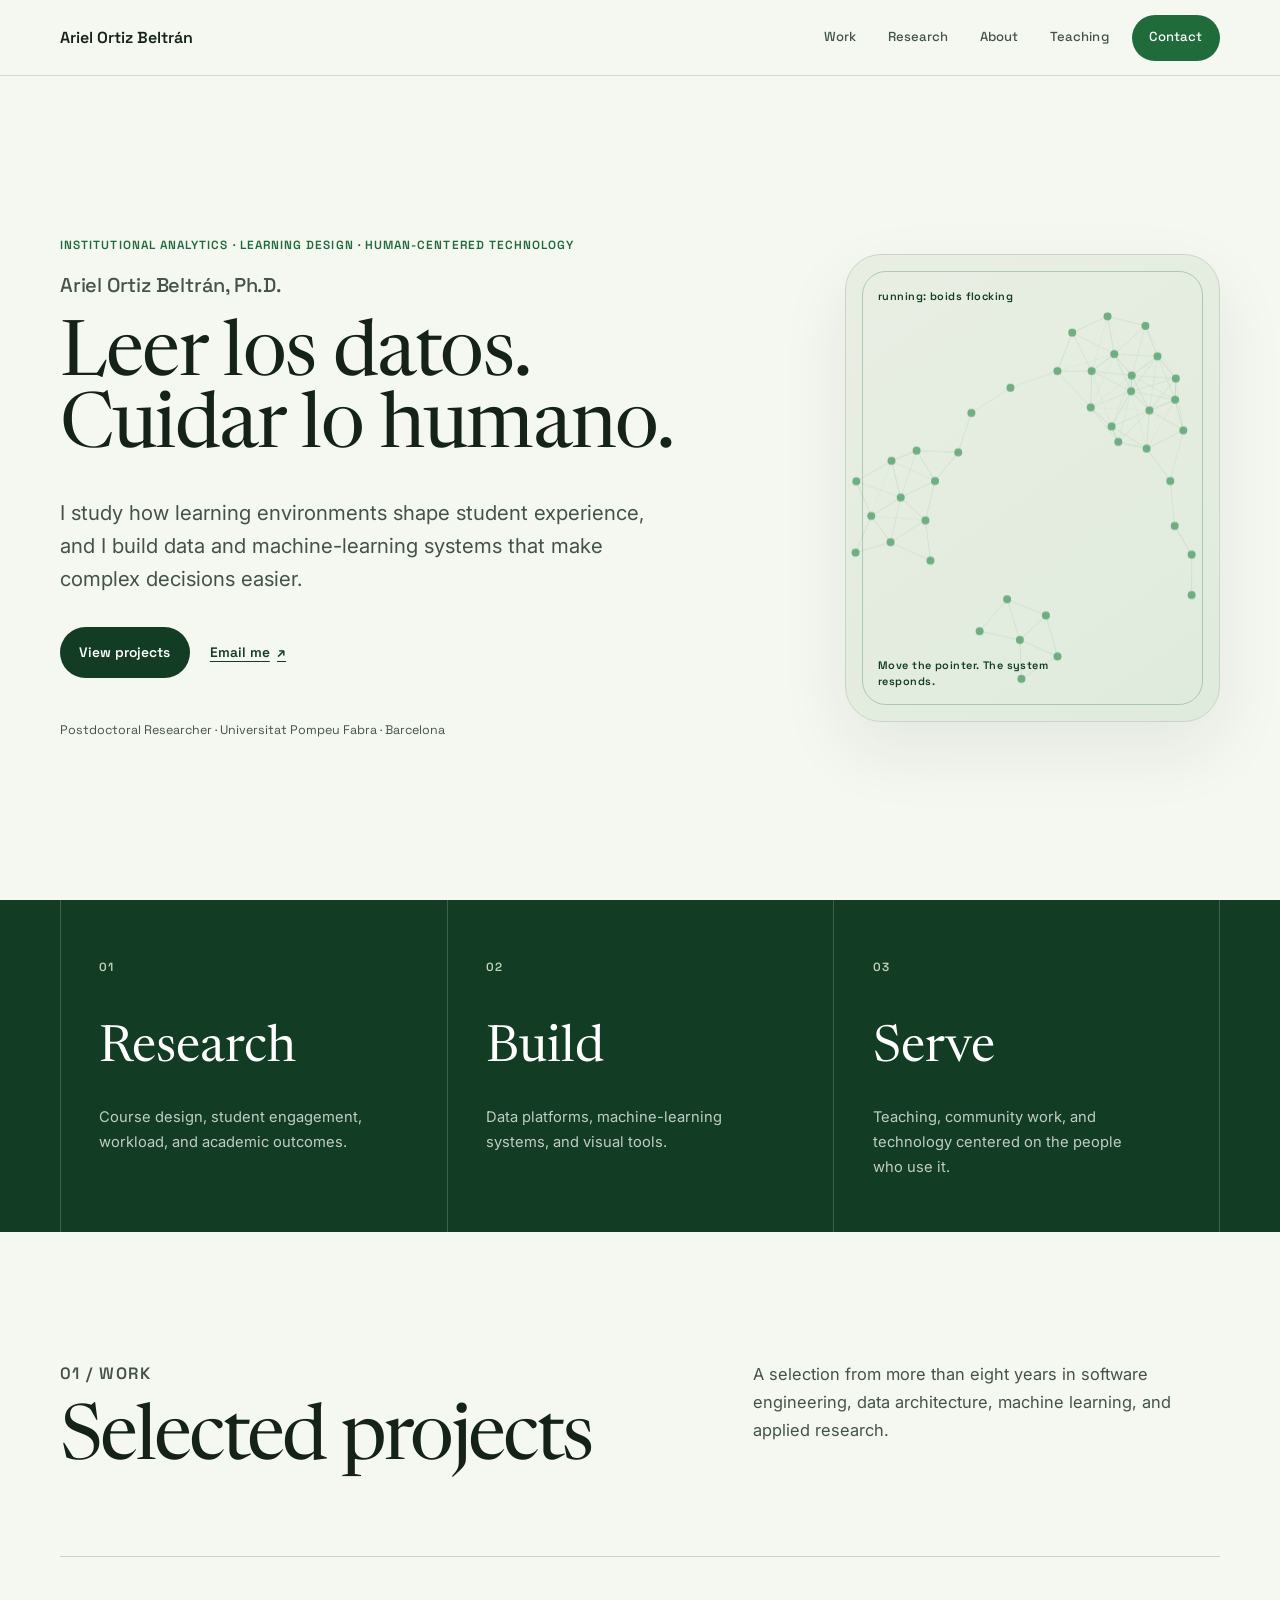
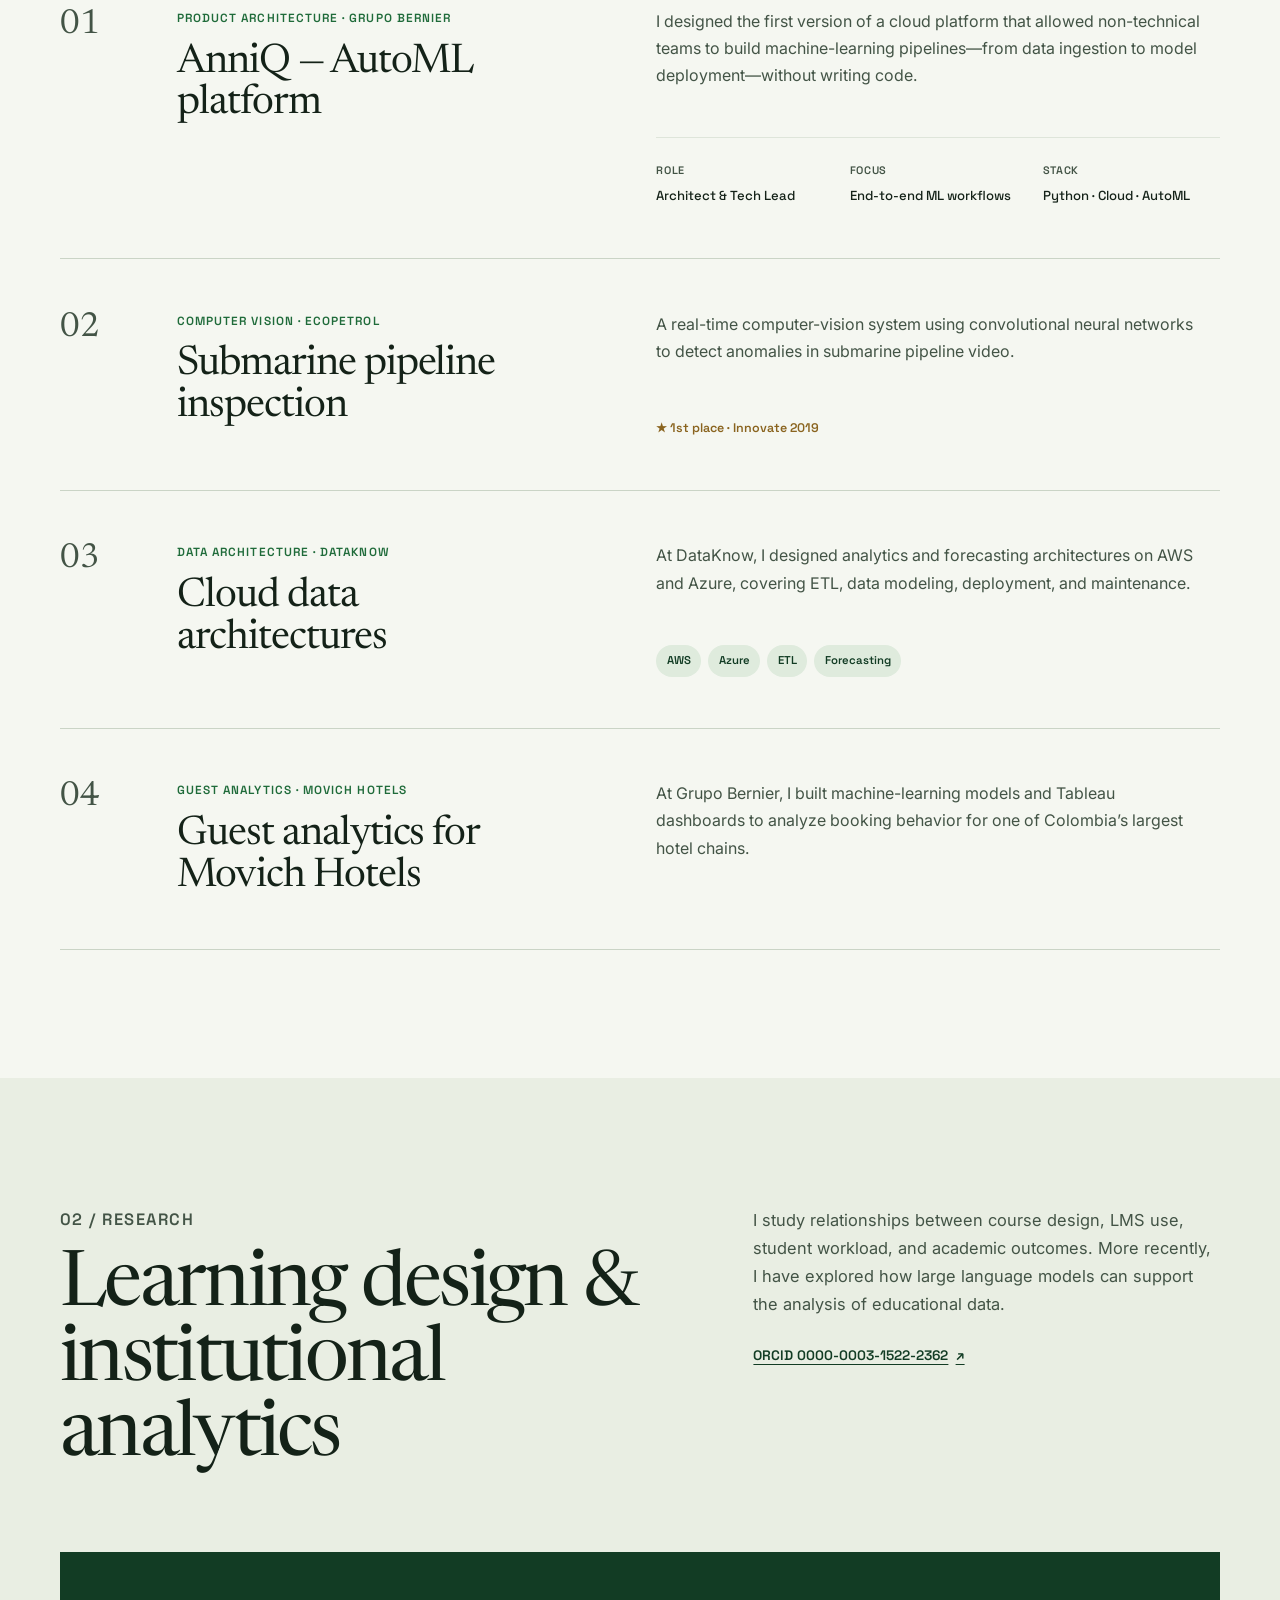
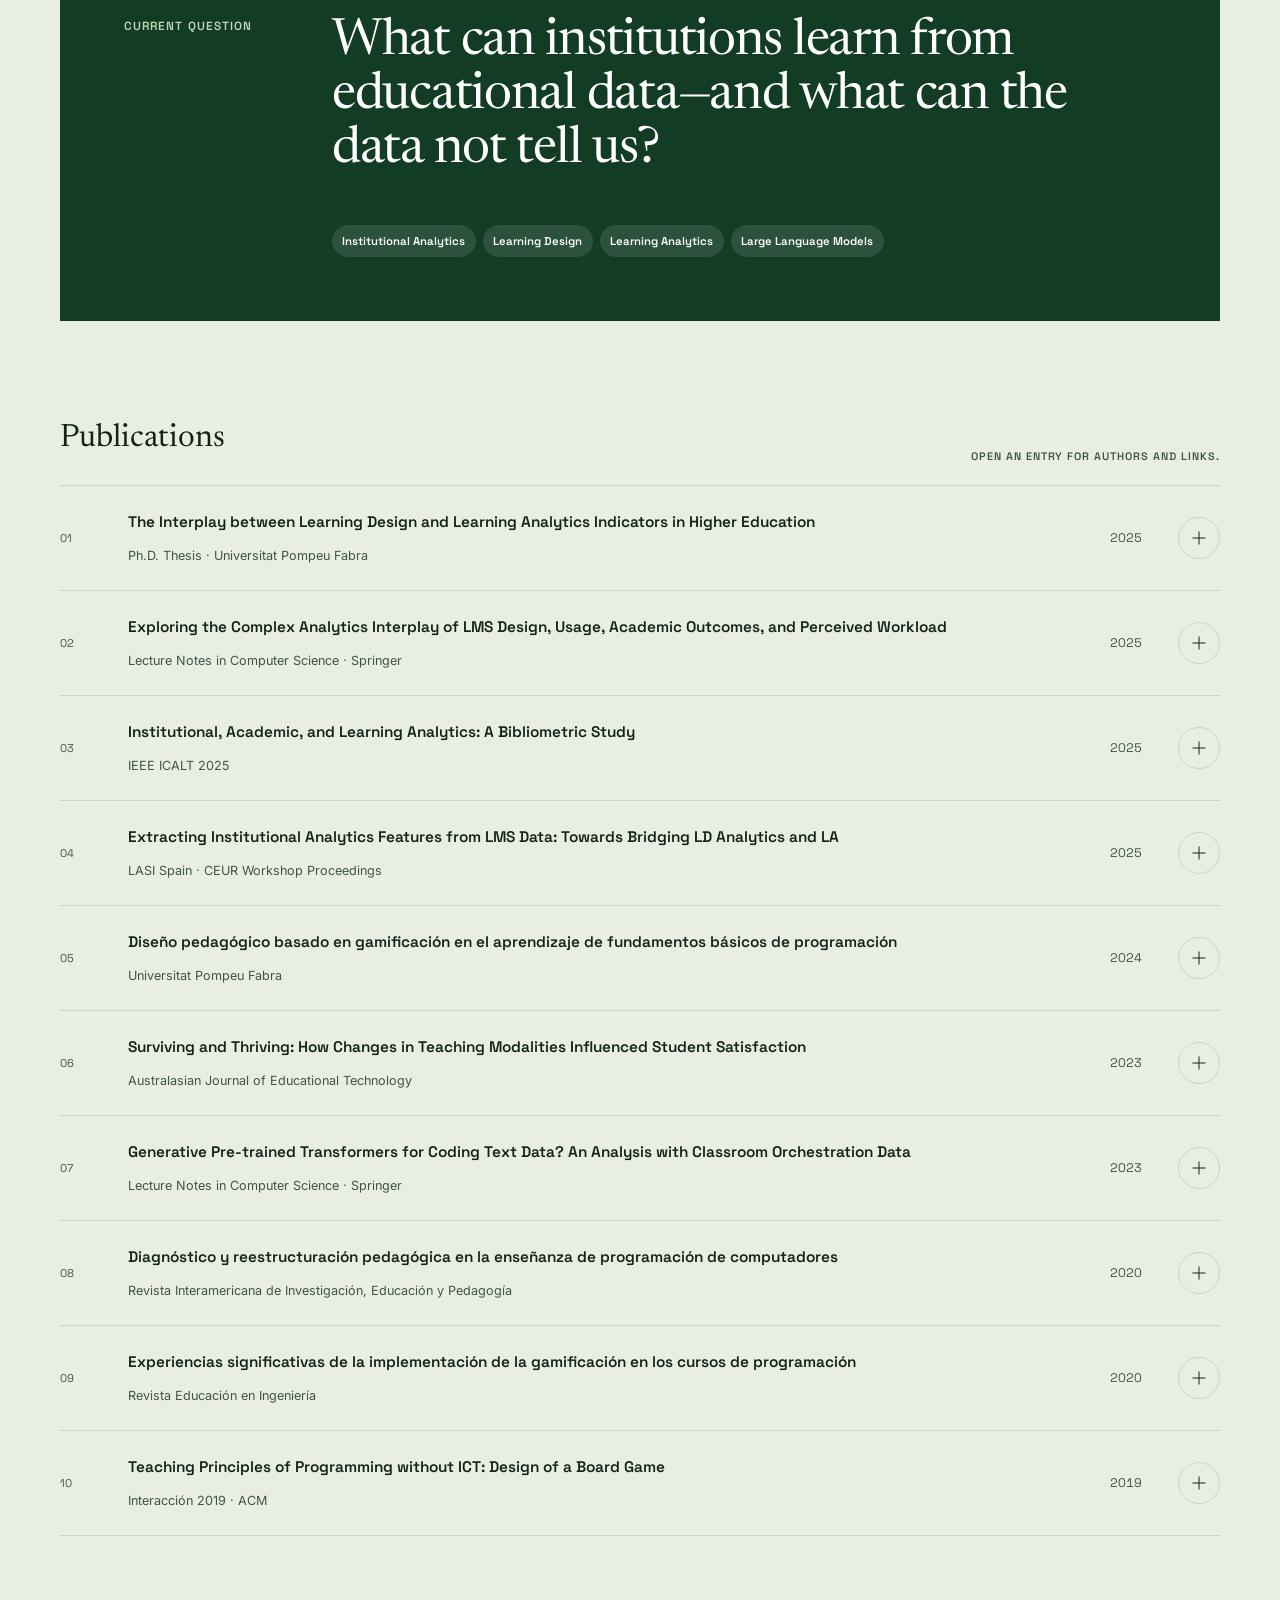
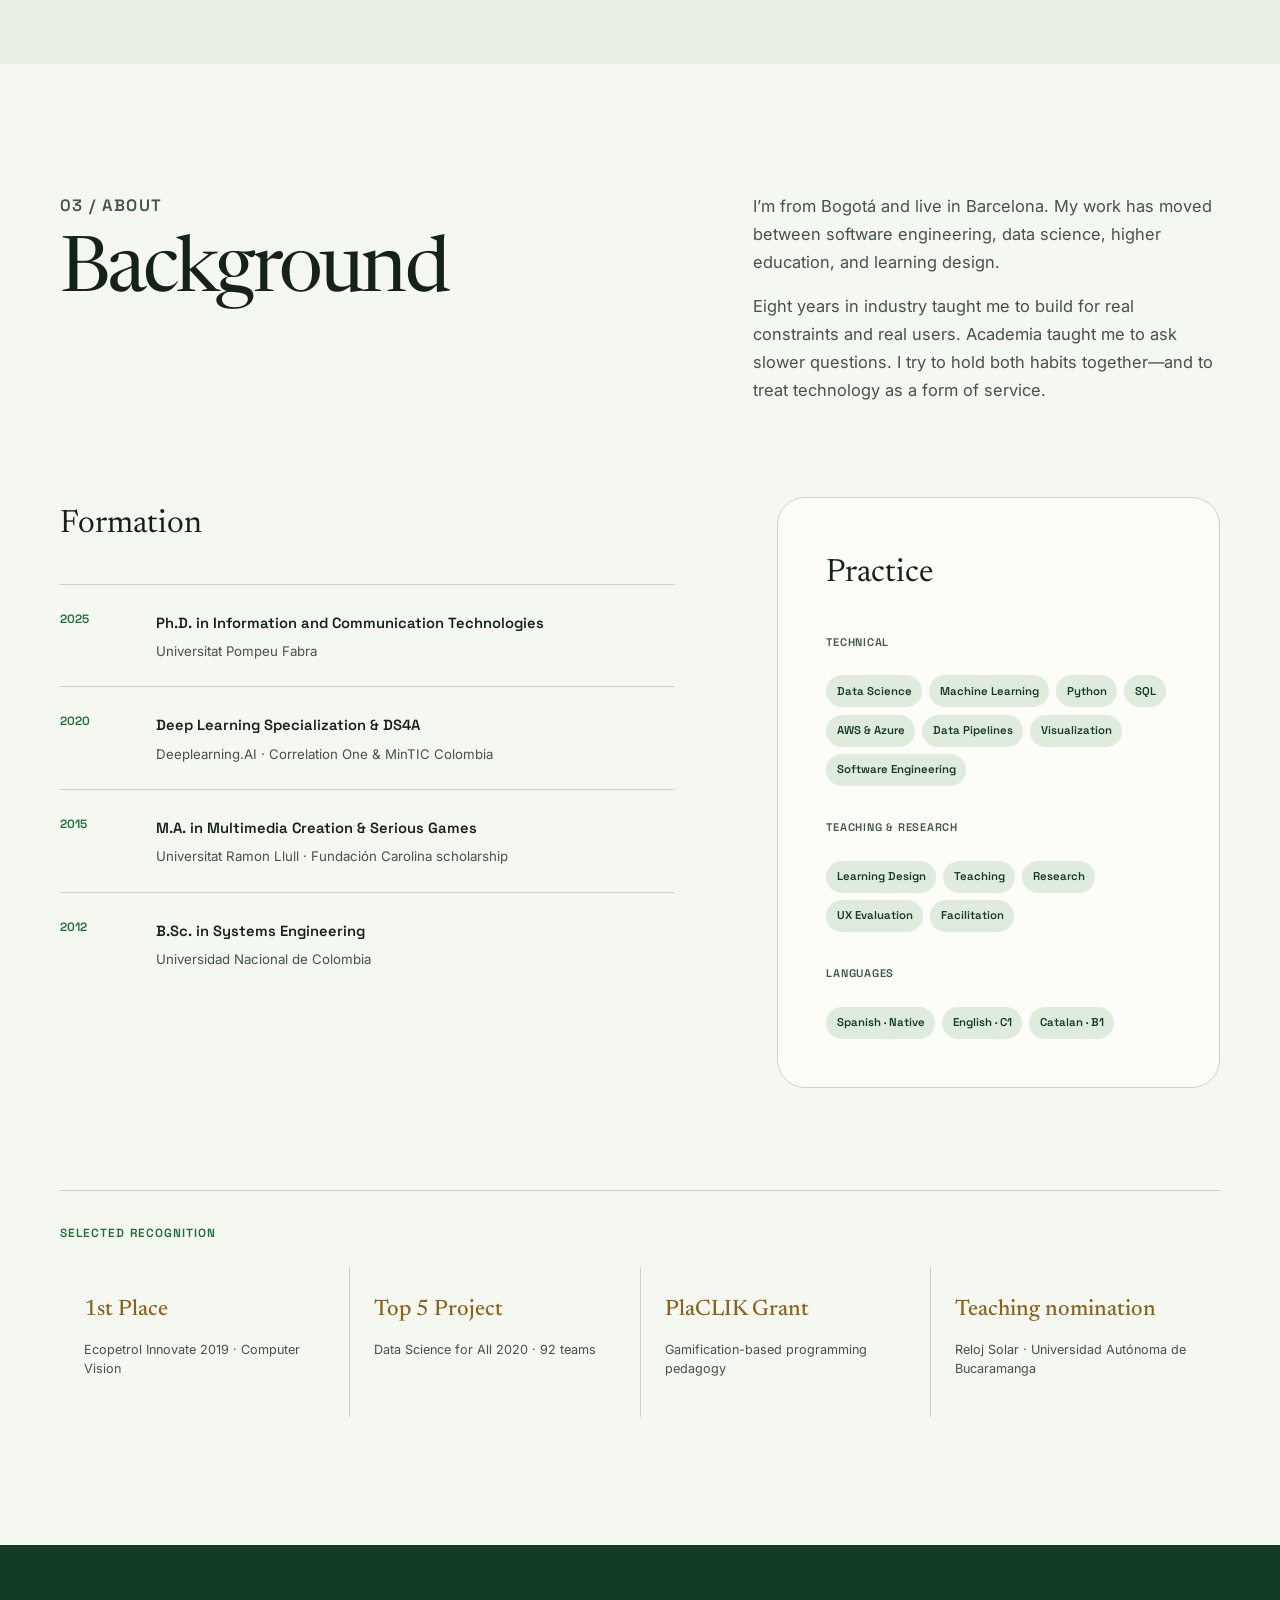
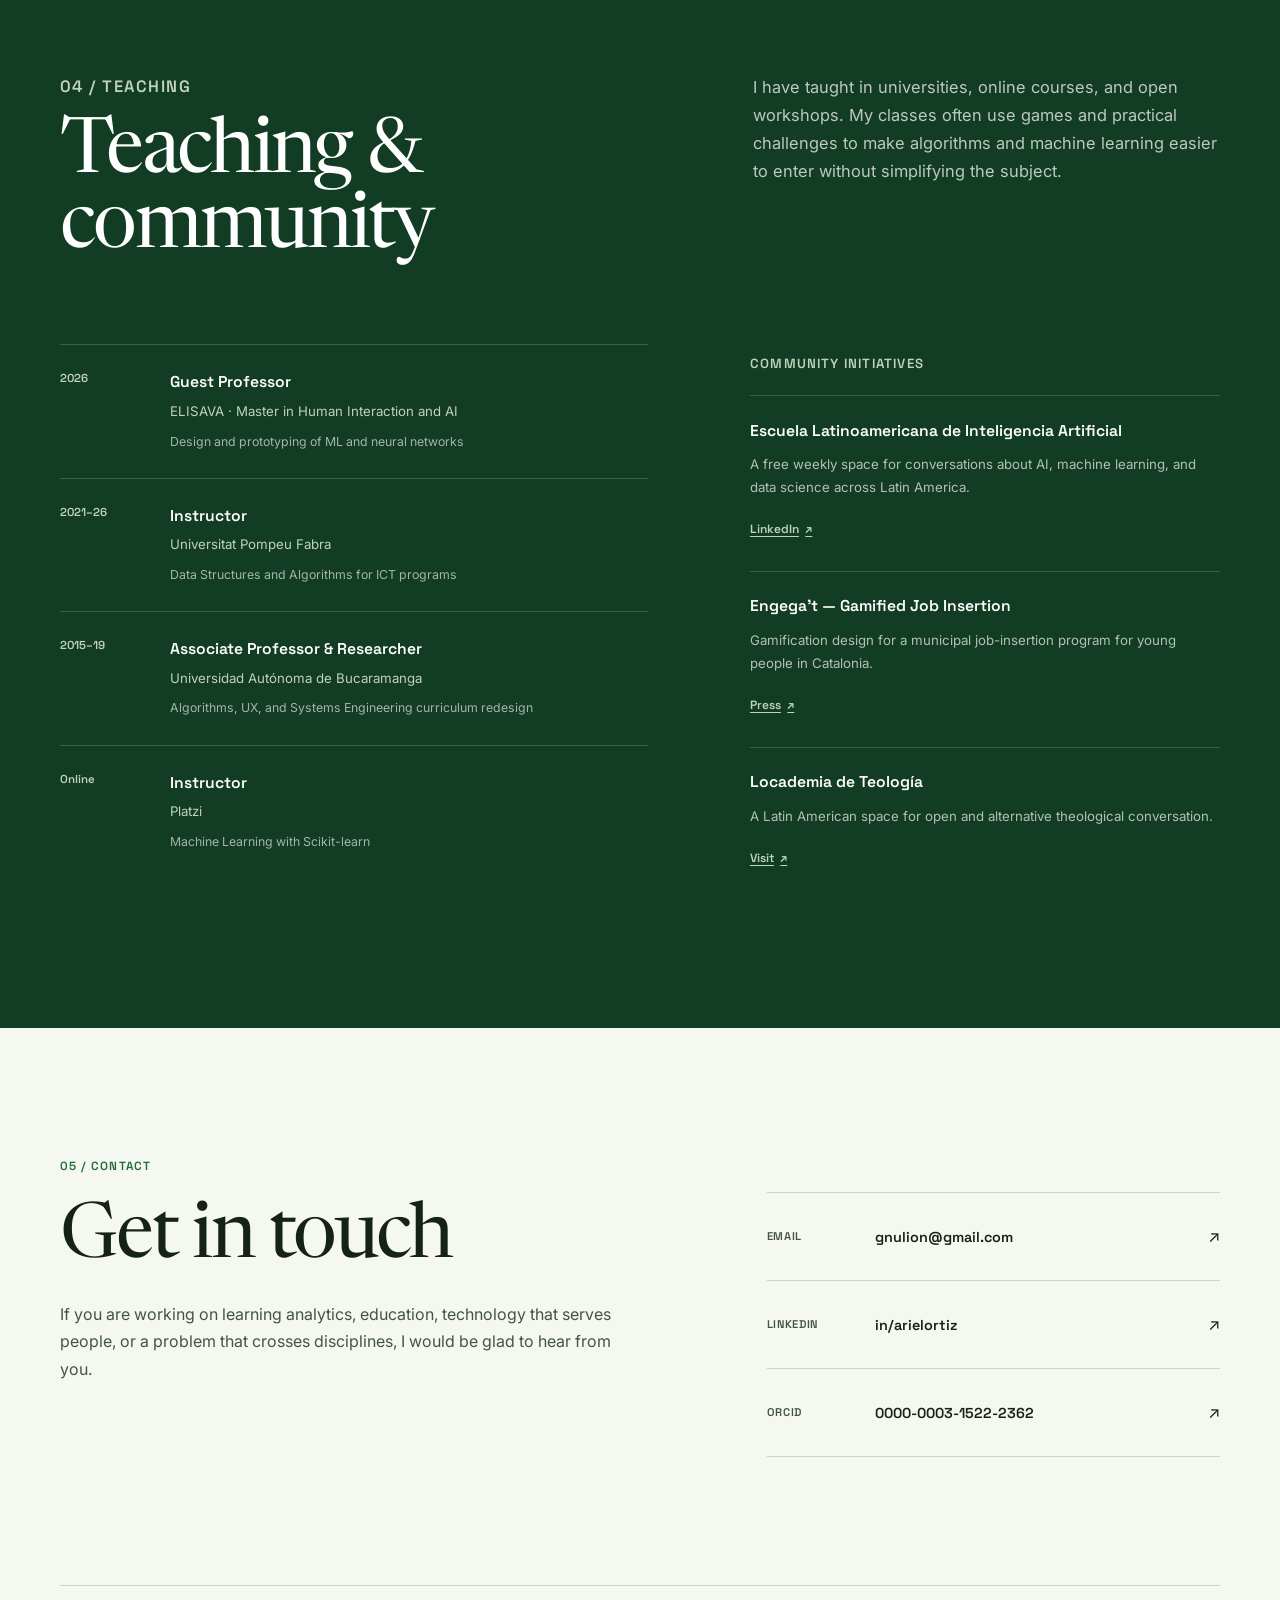
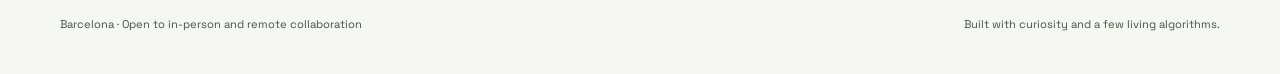
==== commit d63fd832: "Refresh portfolio with living editorial design" ====
--- a/index.html
+++ b/index.html
@@ -3,522 +3,434 @@
 <head>
   <meta charset="UTF-8">
   <meta name="viewport" content="width=device-width, initial-scale=1.0">
-  <title>Ariel Ortiz Beltrán, Ph.D.</title>
-  <meta name="description" content="Postdoctoral Researcher in Institutional Analytics at Universitat Pompeu Fabra. Bridging Learning Design, Learning Analytics, and human-centered technology.">
+  <title>Ariel Ortiz Beltrán — Researcher, Engineer &amp; Educator</title>
+  <meta name="description" content="Researcher in institutional analytics and learning design, with experience in data architecture, machine learning, and higher education.">
+  <meta name="theme-color" content="#F5F7F1">
   <meta property="og:title" content="Ariel Ortiz Beltrán — Portfolio">
-  <meta property="og:description" content="Data con alma.">
+  <meta property="og:description" content="Leer los datos. Cuidar lo humano.">
   <meta property="og:type" content="website">
   <link rel="preconnect" href="https://fonts.googleapis.com">
   <link rel="preconnect" href="https://fonts.gstatic.com" crossorigin>
-  <link href="https://fonts.googleapis.com/css2?family=Space+Grotesk:wght@400;500;600;700&family=Inter:wght@300;400;500&display=swap" rel="stylesheet">
+  <link href="https://fonts.googleapis.com/css2?family=Newsreader:opsz,wght@6..72,400;6..72,500&amp;family=Space+Grotesk:wght@400;500;600&amp;family=Inter:wght@400;500&amp;display=swap" rel="stylesheet">
   <link rel="stylesheet" href="css/style.css">
-  <script src="https://unpkg.com/react@18.3.1/umd/react.production.min.js" crossorigin></script>
-  <script src="https://unpkg.com/react-dom@18.3.1/umd/react-dom.production.min.js" crossorigin></script>
-  <script src="https://unpkg.com/@babel/standalone@7.29.0/babel.min.js" crossorigin></script>
 </head>
 <body>
   <a href="#main" class="skip-link">Skip to content</a>
-  <div id="root"></div>
-
-  <script type="text/babel" data-presets="react">
-
-/* ─── AlifeCanvas ───────────────────────────────────────── */
-const AlifeCanvas = () => {
-  const ref = React.useRef(null);
-  const [opacity, setOpacity] = React.useState(0.18);
-  const [simName, setSimName] = React.useState('');
-
-  React.useEffect(() => {
-    const reduced = window.matchMedia('(prefers-reduced-motion: reduce)').matches;
-    if (reduced) return;
-    const c = ref.current;
-    if (!c) return;
-    const ctx = c.getContext('2d');
-    const resize = () => { c.width = window.innerWidth; c.height = window.innerHeight; };
-    resize();
-    window.addEventListener('resize', resize);
-
-    const sims = ['boids', 'reaction-diffusion', 'game-of-life'];
-    const names = { 'boids': 'boids flocking', 'reaction-diffusion': 'reaction-diffusion', 'game-of-life': 'game of life' };
-    const choice = sims[Math.floor(Math.random() * sims.length)];
-    setSimName(names[choice]);
-
-    let raf;
-
-    if (choice === 'boids') {
-      const N = 80;
-      const agents = Array.from({ length: N }, () => ({
-        x: Math.random() * c.width, y: Math.random() * c.height,
-        vx: (Math.random() - 0.5) * 1.2, vy: (Math.random() - 0.5) * 1.2
-      }));
-      const step = () => {
-        ctx.fillStyle = 'rgba(248,250,247,0.08)';
-        ctx.fillRect(0, 0, c.width, c.height);
-        for (const a of agents) {
-          let ax = 0, ay = 0, cx = 0, cy = 0, sx = 0, sy = 0, n = 0;
-          for (const b of agents) {
-            if (b === a) continue;
-            const dx = b.x - a.x, dy = b.y - a.y, d2 = dx * dx + dy * dy;
-            if (d2 < 3000) { ax += b.vx; ay += b.vy; cx += b.x; cy += b.y; n++; if (d2 < 500) { sx -= dx; sy -= dy; } }
-          }
-          if (n) {
-            a.vx += (ax / n - a.vx) * 0.04; a.vy += (ay / n - a.vy) * 0.04;
-            a.vx += (cx / n - a.x) * 0.0008; a.vy += (cy / n - a.y) * 0.0008;
-            a.vx += sx * 0.02; a.vy += sy * 0.02;
-          }
-          const s = Math.hypot(a.vx, a.vy);
-          if (s > 1.8) { a.vx *= 1.8 / s; a.vy *= 1.8 / s; }
-          a.x += a.vx; a.y += a.vy;
-          if (a.x < 0) a.x += c.width; if (a.x > c.width) a.x -= c.width;
-          if (a.y < 0) a.y += c.height; if (a.y > c.height) a.y -= c.height;
-          ctx.fillStyle = '#2D8A4E';
-          ctx.beginPath(); ctx.arc(a.x, a.y, 1.8, 0, Math.PI * 2); ctx.fill();
-        }
-        raf = requestAnimationFrame(step);
-      };
-      step();
-
-    } else if (choice === 'reaction-diffusion') {
-      const W = Math.floor(c.width / 4), H = Math.floor(c.height / 4);
-      const size = W * H;
-      let a = new Float32Array(size).fill(1);
-      let b = new Float32Array(size);
-      let na = new Float32Array(size);
-      let nb = new Float32Array(size);
-      for (let i = Math.floor(H/2)-10; i < Math.floor(H/2)+10; i++)
-        for (let j = Math.floor(W/2)-10; j < Math.floor(W/2)+10; j++)
-          b[i * W + j] = 1;
-      const dA = 1.0, dB = 0.5, f = 0.055, k = 0.062;
-      const lap = (arr, i, j) => {
-        const up = ((i - 1 + H) % H) * W + j;
-        const dn = ((i + 1) % H) * W + j;
-        const lt = i * W + (j - 1 + W) % W;
-        const rt = i * W + (j + 1) % W;
-        return arr[up] + arr[dn] + arr[lt] + arr[rt] - 4 * arr[i * W + j];
-      };
-      const step = () => {
-        for (let i = 0; i < H; i++) for (let j = 0; j < W; j++) {
-          const idx = i * W + j;
-          const av = a[idx], bv = b[idx], abb = av * bv * bv;
-          na[idx] = Math.max(0, Math.min(1, av + dA * lap(a,i,j) - abb + f * (1 - av)));
-          nb[idx] = Math.max(0, Math.min(1, bv + dB * lap(b,i,j) + abb - (k + f) * bv));
-        }
-        [a, na] = [na, a]; [b, nb] = [nb, b];
-        ctx.clearRect(0, 0, c.width, c.height);
-        const img = ctx.createImageData(W, H);
-        for (let i = 0; i < size; i++) {
-          const t = b[i]; // 0 = background, 1 = chemical B pattern
-          img.data[i*4]   = Math.floor(45  + (1 - t) * 203);  // R: 45→248
-          img.data[i*4+1] = Math.floor(138 + (1 - t) * 112);  // G: 138→250
-          img.data[i*4+2] = Math.floor(78  + (1 - t) * 169);  // B: 78→247
-          img.data[i*4+3] = Math.floor(220 * t + 8);           // alpha: transparent bg, visible pattern
-        }
-        const tmp = document.createElement('canvas');
-        tmp.width = W; tmp.height = H;
-        tmp.getContext('2d').putImageData(img, 0, 0);
-        ctx.drawImage(tmp, 0, 0, c.width, c.height);
-        raf = requestAnimationFrame(step);
-      };
-      step();
-
-    } else {
-      const SCALE = 6;
-      const cols = Math.floor(c.width / SCALE), rows = Math.floor(c.height / SCALE);
-      let grid = Array.from({ length: rows }, () => Array.from({ length: cols }, () => Math.random() > 0.7 ? 1 : 0));
-      const nextGrid = (g) => g.map((row, r) => row.map((cell, c2) => {
-        let n = 0;
-        for (let dr = -1; dr <= 1; dr++) for (let dc = -1; dc <= 1; dc++) {
-          if (dr === 0 && dc === 0) continue;
-          n += g[(r + dr + rows) % rows][(c2 + dc + cols) % cols];
-        }
-        return (cell && (n === 2 || n === 3)) || (!cell && n === 3) ? 1 : 0;
-      }));
-      let frame = 0;
-      const step = () => {
-        if (frame % 4 === 0) {
-          ctx.clearRect(0, 0, c.width, c.height);
-          ctx.fillStyle = '#2D8A4E';
-          grid.forEach((row, r) => row.forEach((cell, c2) => {
-            if (cell) ctx.fillRect(c2 * SCALE, r * SCALE, SCALE - 1, SCALE - 1);
-          }));
-          grid = nextGrid(grid);
-        }
-        frame++;
-        raf = requestAnimationFrame(step);
-      };
-      step();
-    }
-
-    const onScroll = () => {
-      const t = Math.min(window.scrollY / window.innerHeight, 1);
-      setOpacity(0.18 - t * 0.14);
-    };
-    window.addEventListener('scroll', onScroll, { passive: true });
-    return () => {
-      cancelAnimationFrame(raf);
-      window.removeEventListener('resize', resize);
-      window.removeEventListener('scroll', onScroll);
-    };
-  }, []);
-
-  return (
-    <>
-      <canvas ref={ref} id="alife-bg" style={{ opacity }} aria-hidden="true" />
-      {simName && <span id="alife-label" aria-hidden="true">running: {simName}</span>}
-    </>
-  );
-};
-
-/* ─── Nav ───────────────────────────────────────────────── */
-const Nav = ({ active, onNav }) => {
-  const links = ['About', 'Research', 'Work', 'Teaching', 'Pedagogy', 'Projects', 'Contact'];
-  return (
-    <nav className="nav" role="navigation" aria-label="Main navigation">
-      {links.map(l => (
-        <a key={l} href={'#' + l.toLowerCase()}
-           className={'nav-link' + (active === l.toLowerCase() ? ' is-active' : '')}
-           onClick={(e) => { e.preventDefault(); onNav(l.toLowerCase()); }}
-        >{l}</a>
-      ))}
+
+  <header class="site-header">
+    <a href="#hero" class="wordmark" aria-label="Ariel Ortiz Beltrán, home">
+      <span class="wordmark-name">Ariel Ortiz Beltrán</span>
+      <span class="wordmark-mark" aria-hidden="true">AOB</span>
+    </a>
+
+    <button class="nav-toggle" type="button" aria-expanded="false" aria-controls="main-nav">
+      <span>Menu</span>
+      <span class="nav-toggle-lines" aria-hidden="true"></span>
+    </button>
+
+    <nav id="main-nav" class="nav" aria-label="Main navigation">
+      <a href="#work" class="nav-link">Work</a>
+      <a href="#research" class="nav-link">Research</a>
+      <a href="#about" class="nav-link">About</a>
+      <a href="#teaching" class="nav-link">Teaching</a>
+      <a href="#contact" class="nav-link nav-link--contact">Contact</a>
     </nav>
-  );
-};
-
-/* ─── Hero ──────────────────────────────────────────────── */
-const Hero = () => (
-  <section id="hero" className="section section--hero">
-    <h1 className="hero-name">Ariel Ortiz Beltrán, Ph.D.</h1>
-    <p className="hero-tagline">Data con alma</p>
-    <p className="hero-affiliation">Postdoctoral Researcher · Universitat Pompeu Fabra</p>
-    <div className="scroll-cue" aria-hidden="true">
-      <svg width="18" height="10" viewBox="0 0 18 10" fill="none">
-        <path d="M1 1l8 8 8-8" stroke="currentColor" strokeWidth="1.5" strokeLinecap="round" strokeLinejoin="round"/>
-      </svg>
-    </div>
-  </section>
-);
-
-/* ─── About ─────────────────────────────────────────────── */
-const SkillTag = ({ children }) => <span className="skill-tag">{children}</span>;
-
-const About = () => (
-  <section id="about" className="section section--about fade-in">
-    <h2 className="section-title">About</h2>
-    <div className="section-content">
-      <p>{"I'm a Bogotanian living in Barcelona — a researcher, engineer, and educator drawn to the places where data, learning, and people meet. I hold a Ph.D. in Information and Communication Technologies from Universitat Pompeu Fabra, where I studied how the design of learning environments quietly shapes what students experience and what they carry forward."}</p>
-      <p>{"Before academia, I spent over eight years building software, data architectures, and machine learning systems across Colombia. That hybrid path — industry and research, Latin America and Europe, code and classrooms — informs everything I do. Technology, I've come to believe, is most powerful when it serves the human spirit: as a tool for understanding, for equity, and for connection."}</p>
-
-      <div className="credentials">
-        <h3 className="subsection-title">Credentials</h3>
-        <ul className="credentials-list">
-          <li>{"Ph.D. in Information and Communication Technologies — Universitat Pompeu Fabra, 2025"}</li>
-          <li>{"Deep Learning Specialization — Deeplearning.AI, 2020"}</li>
-          <li>{"Data Science for All (DS4A) — Correlation One & MinTIC Colombia, 2020."} <em>Graduated with honors, Top 5 project among 92 teams</em></li>
-          <li>{"M.A. in Multimedia Creation & Serious Games — Universitat Ramon Llull, 2015."} <em>{"Fundación Carolina meritorious scholarship"}</em></li>
-          <li>{"B.Sc. in Systems Engineering — Universidad Nacional de Colombia, 2012"}</li>
-        </ul>
-      </div>
-
-      <div className="skills-block">
-        <div className="skills-group">
-          <h3 className="skills-label">Technical</h3>
-          <div className="skills-tags">
-            {['Data Science','Machine Learning','Python','SQL','Cloud (AWS, Azure)','ETL & Data Pipelines','Visualization (Tableau, Power BI)','Software Engineering','DevOps','Databases'].map(s => <SkillTag key={s}>{s}</SkillTag>)}
-          </div>
-        </div>
-        <div className="skills-group">
-          <h3 className="skills-label">Soft Skills</h3>
-          <div className="skills-tags">
-            {['Gamification Design','Teaching','Research','UX Evaluation','Planning','Communication'].map(s => <SkillTag key={s}>{s}</SkillTag>)}
-          </div>
-        </div>
-        <div className="skills-group">
-          <h3 className="skills-label">Languages</h3>
-          <div className="skills-tags">
-            {['Spanish (native)','English (C1 IELTS)','Catalan (B1 CNLP)'].map(s => <SkillTag key={s}>{s}</SkillTag>)}
-          </div>
-        </div>
-      </div>
-
-      <div className="awards-block">
-        <h3 className="subsection-title">Awards</h3>
-        <ul className="awards-list">
-          <li><strong>1st Place</strong>{" — Ecopetrol \"Innovate 2019\" Computer Vision Challenge: automated submarine pipeline inspection using CNNs"}</li>
-          <li><strong>3rd Place</strong>{" — 44th Colombian Radiology Congress 2019, Best Research Protocol: AI-based thyroid nodule detection & classification"}</li>
-          <li><strong>Top 5 Project</strong>{" — Data Science for All (DS4A) 2020, among 92 teams nationwide"}</li>
-          <li><strong>{"Fundación Carolina Scholarship"}</strong>{" — Meritorious grant for the Multimedia Creation & Serious Games Master program, 2014"}</li>
-          <li><strong>Reloj Solar Nomination</strong>{" — Best undergraduate teacher, Universidad Autónoma de Bucaramanga, 2019"}</li>
-          <li><strong>PlaCLIK Grant</strong>{" — Gamification-based pedagogy in programming education, Universitat Pompeu Fabra, 2023–2025"}</li>
-        </ul>
-      </div>
-    </div>
-  </section>
-);
-
-/* ─── Research ──────────────────────────────────────────── */
-const PUBS = [
-  { y: 2025, t: "The Interplay between Learning Design and Learning Analytics Indicators in Higher Education", v: "Ph.D. Thesis — Universitat Pompeu Fabra", a: "Ortiz-Beltrán, Ariel", link: "https://hdl.handle.net/10803/695430", lt: "View thesis" },
-  { y: 2025, t: "Exploring the Complex Analytics Interplay of LMS Design, Usage, Academic Outcomes, and Perceived Workload", v: "Lecture Notes in Computer Science — Springer", a: "Ortiz-Beltrán, A., Marques, F., & Hernández-Leo, D.", link: "https://doi.org/10.1007/978-3-032-03873-9_26", lt: "DOI" },
-  { y: 2025, t: "Institutional, Academic, and Learning Analytics: A Bibliometric Study", v: "IEEE ICALT 2025", a: "Marques, F., Ortiz-Beltrán, A., Hernández-Leo, D., & Castillo, C.", link: "https://doi.org/10.1109/ICALT64023.2025.00043", lt: "DOI" },
-  { y: 2025, t: "Extracting Institutional Analytics Features from LMS Data: Towards Bridging LD Analytics and LA", v: "LASI Spain 2025 — CEUR Workshop Proceedings", a: "Ortiz-Beltrán, A. & Hernández-Leo, D.", link: "https://ceur-ws.org/Vol-4148/Paper2.pdf", lt: "Paper" },
-  { y: 2024, t: "Diseño pedagógico basado en gamificación en el aprendizaje de fundamentos básicos de programación", v: "Universitat Pompeu Fabra", a: "Santos Rodríguez, P. & Ortiz Beltrán, A.", link: "https://hdl.handle.net/10230/70405", lt: "View" },
-  { y: 2023, t: "Surviving and Thriving: How Changes in Teaching Modalities Influenced Student Satisfaction", v: "Australasian Journal of Educational Technology", a: "Ortiz Beltrán, A., Hernandez-Leo, D., & Amarasinghe, I.", link: "https://doi.org/10.14742/ajet.8958", lt: "DOI" },
-  { y: 2023, t: "Generative Pre-trained Transformers for Coding Text Data? An Analysis with Classroom Orchestration Data", v: "Lecture Notes in Computer Science — Springer", a: "Amarasinghe, I., Marques, F., Ortiz-Beltrán, A., & Hernández-Leo, D.", link: "https://doi.org/10.1007/978-3-031-42682-7_3", lt: "DOI" },
-  { y: 2020, t: "Diagnóstico y reestructuración pedagógica en la enseñanza de programación de computadores", v: "Revista Interamericana de Investigación, Educación y Pedagogía", a: "Ramírez Prada, P.C., Ortiz Beltrán, A.O., & Lobo Quintero, R.A.", link: "https://doi.org/10.15332/25005421.6000", lt: "DOI" },
-  { y: 2020, t: "Experiencias significativas de la implementación de la gamificación en los cursos de programación", v: "Revista Educación en Ingeniería", a: "Ramírez, P., Ortiz-Beltran, A., & Lobo-Quintero, R.", link: "https://doi.org/10.26507/REI.V15N29.1031", lt: "DOI" },
-  { y: 2019, t: "Teaching Principles of Programming without ICT: Design of a Board Game", v: "Interacción 2019 — ACM", a: "Espinosa C., M.A., Uribe O., N.A., Sarmiento, R.E., Casanova, P.E., & Ortiz-Beltrán, A.", link: "https://doi.org/10.1145/3335595.3335627", lt: "DOI" },
-];
-
-const Pub = ({ p }) => {
-  const [open, setOpen] = React.useState(false);
-  return (
-    <li className="pub">
-      <button className="pub-header" aria-expanded={open} onClick={() => setOpen(!open)}>
-        <span className="pub-title">{p.t}</span>
-        <span className="pub-venue">{p.v}</span>
-        <span className="pub-year">{p.y}</span>
-      </button>
-      {open && (
-        <div className="pub-details">
-          <p className="pub-authors">{p.a}</p>
-          <a href={p.link} className="pub-doi" target="_blank" rel="noopener noreferrer">{p.lt} →</a>
-        </div>
-      )}
-    </li>
-  );
-};
-
-const Research = () => (
-  <section id="research" className="section section--research fade-in">
-    <h2 className="section-title">Research</h2>
-    <div className="section-content">
-      <p className="research-intro">{"Every course leaves traces — in how it was designed, how students moved through it, and what emerged along the way. My research works with those traces at the institutional scale, bridging Learning Design and Learning Analytics to help universities see the interplay between course design, engagement, and outcomes. I also explore how large language models can help us interpret and orchestrate educational data in ways that were previously out of reach."}</p>
-      <a href="https://orcid.org/0000-0003-1522-2362" target="_blank" rel="noopener noreferrer" className="orcid-link">
-        ORCID 0000-0003-1522-2362
-      </a>
-      <ul className="publications">
-        {PUBS.map((p, i) => <Pub key={i} p={p} />)}
-      </ul>
-    </div>
-  </section>
-);
-
-/* ─── Work ──────────────────────────────────────────────── */
-const WORK_PROJECTS = [
-  { t: "HouseEdge — Bayesian ML Engineering", d: "At HouseEdge, I developed and deployed Bayesian probabilistic models using PyMC on a fully automated AWS pipeline — covering data ingestion, model training, inference, and reporting. I designed the cloud infrastructure across SageMaker, EC2, S3, SQS, and Lambda, engineered MongoDB and Google Drive sync workflows into the AWS ecosystem, and drove cost optimization via Cost Explorer.", tags: ["PyMC","Bayesian ML","AWS SageMaker","MLOps","Python","MongoDB"] },
-  { t: "Data Scientist and ML Engineer — DataKnow", d: "At DataKnow, I designed and led data analytics and forecasting architectures on AWS and Azure — full-cycle workflows from ETL pipelines and data modeling to deployment and maintenance for cross-functional teams.", tags: ["AWS","Azure","Data Engineering","ETL","Machine Learning"] },
-  { t: "ML Engineer & Fullstack Developer — SwitchAI", d: "At SwitchAI, I worked across the stack combining fullstack development and machine learning engineering. A notable project was a real-time computer vision system for submarine pipeline anomaly detection — winning 1st place at Ecopetrol's Innovate 2019 hackathon with convolutional neural networks reading video feeds to flag structural risks.", tags: ["TensorFlow","Computer Vision","Deep Learning","Fullstack","Python"] },
-  { t: "ML Engineer & Tech Lead — Grupo Bernier", d: "At Grupo Bernier, I led two parallel tracks: architecting AnniQ, a cloud-based AutoML platform that lets non-technical users build end-to-end ML pipelines without writing code; and building machine learning models and Tableau dashboards to predict guest behavior for Movich Hotels, one of Colombia's largest hotel chains.", tags: ["AutoML","Cloud Architecture","Machine Learning","Tableau","Python","Tech Lead"] },
-];
-
-const Work = () => (
-  <section id="work" className="section section--work fade-in">
-    <h2 className="section-title">Work</h2>
-    <div className="section-content">
-      <p className="work-intro">{"Before — and alongside — research, I spent over eight years leading data and ML projects at startups across Colombia. From designing cloud architectures to building prediction models, each role deepened my conviction that the best technical work is the kind that makes complexity disappear for the people who need answers."}</p>
-      <div className="projects">
-        {WORK_PROJECTS.map((p, i) => (
-          <article key={i} className="project">
-            <h3 className="project-title">{p.t}</h3>
-            <p className="project-desc">{p.d}</p>
-            <div className="project-tags">
-              {p.tags.map(t => <span key={t} className="tag">{t}</span>)}
-            </div>
-          </article>
-        ))}
-      </div>
-    </div>
-  </section>
-);
-
-/* ─── Teaching & Community ──────────────────────────────── */
-const ROLES = [
-  { t: "Guest Professor", p: "ELISAVA — Master in Human Interaction and AI", d: "Sessions and workshops on Design and Prototyping of ML and Neural Networks. 2026." },
-  { t: "Instructor", p: "Universitat Pompeu Fabra", d: "Data Structures and Algorithms for ICT programs. 2021–2026." },
-  { t: "Associate Professor & Researcher", p: "Universidad Autónoma de Bucaramanga", d: "Data Structures, Algorithms Analysis, and User Experience courses. Curricula redesign for the Systems Engineering program. 2015–2019." },
-  { t: "Online Instructor", p: "Platzi", d: "Professional course on Machine Learning with Scikit-learn." },
-];
-
-const INITIATIVES = [
-  { n: "Escuela Latinoamericana de Inteligencia Artificial", d: "Free weekly sessions on AI, machine learning, and data science — an open space for anyone across Latin America curious about these fields.", l: "LinkedIn →", href: "https://www.linkedin.com/company/escuelaia" },
-  { n: "Engega't — Gamified Job Insertion", d: "Gamification designer for the municipality of Santa Perpètua de Mogoda (Catalonia), reimagining their job insertion program as a gamified experience.", l: "Press →", href: "https://www.url.edu/ca/sala-de-premsa/noticies/institucional/2016/lajuntament-de-santa-perpetua-i-la-salle-url-apliquen-la-gamificacio-un-programa-dorientacio-laboral-joves-de-16-29-anys" },
-  { n: "Locademia de Teología", d: "A space for honest, alternative theological conversation across Latin America.", l: "Visit →", href: "https://locademiadeteologia.wordpress.com/" },
-  { n: "LEA — Misión Conocimiento App", d: "Technical lead, maintainer, and contributor at Lea Comunicaciones SAS. We're building a gamified app to develop critical reading skills — grounded in ICFES and PISA competency frameworks, aimed primarily at high schoolers but open to any institution.", l: "App →", href: "https://app.misionlea.com/splash" },
-];
-
-const Teaching = () => (
-  <section id="teaching" className="section section--teaching fade-in">
-    <h2 className="section-title">Teaching &amp; Community</h2>
-    <div className="section-content">
-      <p>{"Teaching, for me, is an act of shared curiosity. I've taught across formats — university lecture halls, online platforms, open workshops — always returning to the same question: how do we make complex ideas feel approachable without losing their depth? Gamification has been a recurring thread in my answer, weaving play and challenge into subjects like data structures and algorithms."}</p>
-      <div className="teaching-roles">
-        {ROLES.map((r, i) => (
-          <div key={i} className="role">
-            <h3 className="role-title">{r.t}</h3>
-            <p className="role-place">{r.p}</p>
-            <p className="role-detail">{r.d}</p>
-          </div>
-        ))}
-      </div>
-      <h3 className="subsection-title">Community Initiatives</h3>
-      <div className="community-initiatives">
-        {INITIATIVES.map((x, i) => (
-          <div key={i} className="initiative initiative--highlight">
-            <h4 className="initiative-name">{x.n}</h4>
-            <p className="initiative-detail">{x.d}</p>
-            <a href={x.href} target="_blank" rel="noopener noreferrer" className="initiative-link">{x.l}</a>
-          </div>
-        ))}
-      </div>
-    </div>
-  </section>
-);
-
-/* ─── Pedagogy ──────────────────────────────────────────── */
-const PEDAGOGY = [
-  { type: "Interactive Tool", title: "ML Project Design Studio", desc: "A visual pipeline builder where students design ML projects across 8 categories — from problem framing to risk analysis — with rubric scoring and contextual feedback.", tags: ["Machine Learning","ELISAVA"], link: "https://ludthor.github.io/ml-design-studio/", linkText: "Try it →", wip: false },
-  { type: "PlaCLIK Grant", title: "Gamification in Programming Education", desc: "A gamification-based pedagogical design for introductory programming courses, funded by Universitat Pompeu Fabra (2023–2025).", tags: ["Gamification","UPF"], link: null, linkText: null, wip: false },
-  { type: "Coming Soon", title: "Course Materials & Workshops", desc: "Slides, notes, demos, and workshop guides from my courses at UPF, ELISAVA, and UNAB are being curated and will be published here.", tags: [], link: null, linkText: null, wip: true },
-];
-
-const Pedagogy = () => (
-  <section id="pedagogy" className="section section--pedagogy fade-in">
-    <h2 className="section-title">Pedagogical Resources</h2>
-    <div className="section-content">
-      <p className="pedagogy-intro">{"Over the years I've built slides, interactive demos, workshop guides, and course notes — materials born from the classroom but designed to travel beyond it. This section gathers the pedagogical resources I've developed for courses in data structures, algorithms, machine learning, and programming."}</p>
-      <div className="pedagogy-grid">
-        {PEDAGOGY.map((card, i) => (
-          <article key={i} className={'pedagogy-card' + (card.wip ? ' pedagogy-card--wip' : '')}>
-            <span className="pedagogy-type">{card.type}</span>
-            <h3 className="pedagogy-card-title">{card.title}</h3>
-            <p className="pedagogy-card-desc">{card.desc}</p>
-            {card.tags.length > 0 && (
-              <div className="project-tags">
-                {card.tags.map(t => <span key={t} className="tag">{t}</span>)}
-              </div>
-            )}
-            {card.link && <a href={card.link} target="_blank" rel="noopener noreferrer" className="pedagogy-link">{card.linkText}</a>}
-          </article>
-        ))}
-      </div>
-    </div>
-  </section>
-);
-
-/* ─── Projects ──────────────────────────────────────────── */
-const SHOWCASE = [
-  { title: "ML Design Studio", gh: "https://github.com/ludthor/ml-design-studio", desc: "Interactive educational tool for visually designing ML project pipelines. Students drag, connect, and annotate blocks across an 8-category pipeline with built-in rubric scoring and contextual feedback.", tags: ["React","TypeScript","Tailwind","Education"], demo: "https://ludthor.github.io/ml-design-studio/" },
-  { title: "SkillBoiler", gh: "https://github.com/ludthor/SkillBoiler", desc: "Build, validate, and export VS Code agent skills (SKILL.md) with a structured 5-step wizard. Includes description quality analyzer, quick-start templates, and persistent library.", tags: ["React","TypeScript","Zustand","DevTools"], demo: "https://ludthor.github.io/SkillBoiler/" },
-  { title: "Ecosistema", gh: "https://github.com/ludthor/Ecosistema", desc: "A deterministic, web-based ecosystem simulation modeling plants, herbivores, and carnivores with lifecycle, interaction, and reproduction rules. Seeded resets enable reproducible experiments.", tags: ["Java","Spring Boot","p5.js","Simulation"], demo: null },
-  { title: "WesleyBot", gh: "https://github.com/ludthor/wesleybot", desc: "An NLP experiment generating text from John Wesley's sermons corpus — exploring deep learning text generation with TensorFlow and Keras on 18th-century theological writing.", tags: ["Python","TensorFlow","NLP"], demo: null },
-];
-
-const Projects = () => (
-  <section id="projects" className="section section--projects fade-in">
-    <h2 className="section-title">Projects</h2>
-    <div className="section-content">
-      <p className="projects-intro">Side projects are where curiosity runs free. These are some personal and research-adjacent builds — from ecosystem simulations to developer tools — hosted on GitHub.</p>
-      <div className="project-showcase">
-        {SHOWCASE.map((p, i) => (
-          <article key={i} className="showcase-card">
-            <div className="showcase-header">
-              <h3 className="showcase-title">{p.title}</h3>
-              <a href={p.gh} target="_blank" rel="noopener noreferrer" className="showcase-gh"
-                 aria-label={'View ' + p.title + ' on GitHub'}>GitHub →</a>
-            </div>
-            <p className="showcase-desc">{p.desc}</p>
-            <div className="project-tags">
-              {p.tags.map(t => <span key={t} className="tag">{t}</span>)}
-            </div>
-            {p.demo && <a href={p.demo} target="_blank" rel="noopener noreferrer" className="showcase-demo">Live Demo →</a>}
-          </article>
-        ))}
-      </div>
-    </div>
-  </section>
-);
-
-/* ─── Contact ───────────────────────────────────────────── */
-const CHANNELS = [
-  { label: "Email", value: "gnulion@gmail.com", href: "mailto:gnulion@gmail.com" },
-  { label: "LinkedIn", value: "in/arielortiz", href: "https://www.linkedin.com/in/arielortiz" },
-  { label: "ORCID", value: "0000-0003-1522-2362", href: "https://orcid.org/0000-0003-1522-2362" },
-];
-
-const Contact = () => (
-  <section id="contact" className="section section--contact fade-in">
-    <h2 className="section-title">{"Let's talk"}</h2>
-    <div className="section-content">
-      <p className="contact-intro">{"I'm always interested in conversations about learning, data, technology that serves people, or whatever else you find worth exploring. If something here resonated — or if you think we might do good work together — I'd love to hear from you."}</p>
-      <div className="contact-channels">
-        {CHANNELS.map(c => (
-          <a key={c.label} href={c.href} className="contact-channel"
-             target={c.href.startsWith('mailto') ? undefined : '_blank'} rel="noopener noreferrer">
-            <span className="channel-label">{c.label}</span>
-            <span className="channel-value">{c.value}</span>
-          </a>
-        ))}
-      </div>
-      <p className="contact-location">Based in Barcelona · Open to presencial &amp; remote</p>
-    </div>
-  </section>
-);
-
-/* ─── Footer ────────────────────────────────────────────── */
-const SiteFooter = () => (
-  <footer className="site-footer">
-    <p>Made with curiosity and a few living algorithms.</p>
-  </footer>
-);
-
-/* ─── App ───────────────────────────────────────────────── */
-const App = () => {
-  const [active, setActive] = React.useState('hero');
-
-  const onNav = (id) => {
-    const el = document.getElementById(id);
-    if (el) el.scrollIntoView({ behavior: 'smooth', block: 'start' });
-    setActive(id);
-  };
-
-  React.useEffect(() => {
-    const reduced = window.matchMedia('(prefers-reduced-motion: reduce)').matches;
-    const setup = () => {
-      const fadeEls = document.querySelectorAll('.fade-in');
-      if (reduced) { fadeEls.forEach(el => el.classList.add('visible')); return; }
-      const obs = new IntersectionObserver((entries) => {
-        entries.forEach(entry => {
-          if (entry.isIntersecting) { entry.target.classList.add('visible'); obs.unobserve(entry.target); }
-        });
-      }, { threshold: 0.12 });
-      fadeEls.forEach(el => obs.observe(el));
-      return () => obs.disconnect();
-    };
-    const t = setTimeout(setup, 50);
-    return () => clearTimeout(t);
-  }, []);
-
-  return (
-    <>
-      <AlifeCanvas />
-      <Nav active={active} onNav={onNav} />
-      <main id="main">
-        <Hero />
-        <About />
-        <Research />
-        <Work />
-        <Teaching />
-        <Pedagogy />
-        <Projects />
-        <Contact />
-        <SiteFooter />
-      </main>
-    </>
-  );
-};
-
-ReactDOM.createRoot(document.getElementById('root')).render(<App />);
-
-  </script>
+  </header>
+
+  <main id="main">
+    <section id="hero" class="hero section-shell" aria-labelledby="hero-title">
+      <div class="hero-copy">
+        <p class="eyebrow">Institutional analytics · Learning design · Human-centered technology</p>
+        <h1 id="hero-title">
+          <span class="hero-name">Ariel Ortiz Beltrán, Ph.D.</span>
+          <span class="hero-statement" lang="es">Leer los datos.<br>Cuidar lo humano.</span>
+        </h1>
+        <p class="hero-intro">I study how learning environments shape student experience, and I build data and machine-learning systems that make complex decisions easier.</p>
+        <div class="hero-actions">
+          <a href="#work" class="button button--primary">View projects</a>
+          <a href="mailto:gnulion@gmail.com" class="text-link">Email me <span aria-hidden="true">↗</span></a>
+        </div>
+        <p class="hero-affiliation">Postdoctoral Researcher · Universitat Pompeu Fabra · Barcelona</p>
+      </div>
+
+      <div class="hero-art" aria-hidden="true">
+        <canvas id="alife-bg"></canvas>
+        <div class="hero-art-frame"></div>
+        <span id="alife-label"></span>
+        <span class="hero-art-note">Move the pointer. The system responds.</span>
+      </div>
+    </section>
+
+    <section class="principles" aria-label="Areas of practice">
+      <div class="section-shell principles-grid">
+        <article>
+          <span class="index">01</span>
+          <h2>Research</h2>
+          <p>Course design, student engagement, workload, and academic outcomes.</p>
+        </article>
+        <article>
+          <span class="index">02</span>
+          <h2>Build</h2>
+          <p>Data platforms, machine-learning systems, and visual tools.</p>
+        </article>
+        <article>
+          <span class="index">03</span>
+          <h2>Serve</h2>
+          <p>Teaching, community work, and technology centered on the people who use it.</p>
+        </article>
+      </div>
+    </section>
+
+    <section id="work" class="section section-shell">
+      <header class="section-heading">
+        <div>
+          <p class="section-kicker">01 / Work</p>
+          <h2>Selected projects</h2>
+        </div>
+        <p>A selection from more than eight years in software engineering, data architecture, machine learning, and applied research.</p>
+      </header>
+
+      <div class="case-studies">
+        <article class="case-study">
+          <p class="case-study-index" aria-hidden="true">01</p>
+          <div class="case-study-heading">
+            <p class="case-study-meta">Product architecture · Grupo Bernier</p>
+            <h3>AnniQ — AutoML platform</h3>
+          </div>
+          <div class="case-study-copy">
+            <p>I designed the first version of a cloud platform that allowed non-technical teams to build machine-learning pipelines—from data ingestion to model deployment—without writing code.</p>
+            <dl class="case-study-facts">
+              <div><dt>Role</dt><dd>Architect &amp; Tech Lead</dd></div>
+              <div><dt>Focus</dt><dd>End-to-end ML workflows</dd></div>
+              <div><dt>Stack</dt><dd>Python · Cloud · AutoML</dd></div>
+            </dl>
+          </div>
+        </article>
+
+        <article class="case-study">
+          <p class="case-study-index" aria-hidden="true">02</p>
+          <div class="case-study-heading">
+            <p class="case-study-meta">Computer vision · Ecopetrol</p>
+            <h3>Submarine pipeline inspection</h3>
+          </div>
+          <div class="case-study-copy">
+            <p>A real-time computer-vision system using convolutional neural networks to detect anomalies in submarine pipeline video.</p>
+            <p class="outcome"><span aria-hidden="true">★</span> 1st place · Innovate 2019</p>
+          </div>
+        </article>
+
+        <article class="case-study">
+          <p class="case-study-index" aria-hidden="true">03</p>
+          <div class="case-study-heading">
+            <p class="case-study-meta">Data architecture · DataKnow</p>
+            <h3>Cloud data architectures</h3>
+          </div>
+          <div class="case-study-copy">
+            <p>At DataKnow, I designed analytics and forecasting architectures on AWS and Azure, covering ETL, data modeling, deployment, and maintenance.</p>
+            <div class="tag-list" aria-label="Technologies">
+              <span>AWS</span><span>Azure</span><span>ETL</span><span>Forecasting</span>
+            </div>
+          </div>
+        </article>
+
+        <article class="case-study">
+          <p class="case-study-index" aria-hidden="true">04</p>
+          <div class="case-study-heading">
+            <p class="case-study-meta">Guest analytics · Movich Hotels</p>
+            <h3>Guest analytics for Movich Hotels</h3>
+          </div>
+          <div class="case-study-copy">
+            <p>At Grupo Bernier, I built machine-learning models and Tableau dashboards to analyze booking behavior for one of Colombia’s largest hotel chains.</p>
+          </div>
+        </article>
+      </div>
+    </section>
+
+    <section id="research" class="section section--tinted">
+      <div class="section-shell">
+        <header class="section-heading">
+          <div>
+            <p class="section-kicker">02 / Research</p>
+            <h2>Learning design &amp; institutional analytics</h2>
+          </div>
+          <div>
+            <p>I study relationships between course design, LMS use, student workload, and academic outcomes. More recently, I have explored how large language models can support the analysis of educational data.</p>
+            <a href="https://orcid.org/0000-0003-1522-2362" target="_blank" rel="noopener noreferrer" class="text-link">ORCID 0000-0003-1522-2362 <span aria-hidden="true">↗</span></a>
+          </div>
+        </header>
+
+        <div class="research-focus" aria-label="Current research focus">
+          <p class="research-focus-label">Current question</p>
+          <blockquote>What can institutions learn from educational data—and what can the data not tell us?</blockquote>
+          <div class="tag-list">
+            <span>Institutional Analytics</span>
+            <span>Learning Design</span>
+            <span>Learning Analytics</span>
+            <span>Large Language Models</span>
+          </div>
+        </div>
+
+        <div class="publication-heading">
+          <h3>Publications</h3>
+          <p>Open an entry for authors and links.</p>
+        </div>
+
+        <ol class="publications">
+          <li class="pub" data-year="2025">
+            <button class="pub-header" aria-expanded="false" aria-controls="pub-1-details">
+              <span class="pub-index">01</span>
+              <span class="pub-title">The Interplay between Learning Design and Learning Analytics Indicators in Higher Education</span>
+              <span class="pub-venue">Ph.D. Thesis · Universitat Pompeu Fabra</span>
+              <span class="pub-year">2025</span>
+              <span class="pub-toggle" aria-hidden="true"></span>
+            </button>
+            <div id="pub-1-details" class="pub-details" hidden>
+              <p class="pub-authors">Ortiz-Beltrán, Ariel</p>
+              <a href="https://hdl.handle.net/10803/695430" target="_blank" rel="noopener noreferrer" class="text-link">View thesis <span aria-hidden="true">↗</span></a>
+            </div>
+          </li>
+
+          <li class="pub" data-year="2025">
+            <button class="pub-header" aria-expanded="false" aria-controls="pub-2-details">
+              <span class="pub-index">02</span>
+              <span class="pub-title">Exploring the Complex Analytics Interplay of LMS Design, Usage, Academic Outcomes, and Perceived Workload</span>
+              <span class="pub-venue">Lecture Notes in Computer Science · Springer</span>
+              <span class="pub-year">2025</span>
+              <span class="pub-toggle" aria-hidden="true"></span>
+            </button>
+            <div id="pub-2-details" class="pub-details" hidden>
+              <p class="pub-authors">Ortiz-Beltrán, A., Marques, F., &amp; Hernández-Leo, D.</p>
+              <a href="https://doi.org/10.1007/978-3-032-03873-9_26" target="_blank" rel="noopener noreferrer" class="text-link">DOI <span aria-hidden="true">↗</span></a>
+            </div>
+          </li>
+
+          <li class="pub" data-year="2025">
+            <button class="pub-header" aria-expanded="false" aria-controls="pub-3-details">
+              <span class="pub-index">03</span>
+              <span class="pub-title">Institutional, Academic, and Learning Analytics: A Bibliometric Study</span>
+              <span class="pub-venue">IEEE ICALT 2025</span>
+              <span class="pub-year">2025</span>
+              <span class="pub-toggle" aria-hidden="true"></span>
+            </button>
+            <div id="pub-3-details" class="pub-details" hidden>
+              <p class="pub-authors">Marques, F., Ortiz-Beltrán, A., Hernández-Leo, D., &amp; Castillo, C.</p>
+              <a href="https://doi.org/10.1109/ICALT64023.2025.00043" target="_blank" rel="noopener noreferrer" class="text-link">DOI <span aria-hidden="true">↗</span></a>
+            </div>
+          </li>
+
+          <li class="pub" data-year="2025">
+            <button class="pub-header" aria-expanded="false" aria-controls="pub-4-details">
+              <span class="pub-index">04</span>
+              <span class="pub-title">Extracting Institutional Analytics Features from LMS Data: Towards Bridging LD Analytics and LA</span>
+              <span class="pub-venue">LASI Spain · CEUR Workshop Proceedings</span>
+              <span class="pub-year">2025</span>
+              <span class="pub-toggle" aria-hidden="true"></span>
+            </button>
+            <div id="pub-4-details" class="pub-details" hidden>
+              <p class="pub-authors">Ortiz-Beltrán, A. &amp; Hernández-Leo, D.</p>
+              <a href="https://ceur-ws.org/Vol-4148/Paper2.pdf" target="_blank" rel="noopener noreferrer" class="text-link">Paper <span aria-hidden="true">↗</span></a>
+            </div>
+          </li>
+
+          <li class="pub" data-year="2024">
+            <button class="pub-header" aria-expanded="false" aria-controls="pub-5-details">
+              <span class="pub-index">05</span>
+              <span class="pub-title">Diseño pedagógico basado en gamificación en el aprendizaje de fundamentos básicos de programación</span>
+              <span class="pub-venue">Universitat Pompeu Fabra</span>
+              <span class="pub-year">2024</span>
+              <span class="pub-toggle" aria-hidden="true"></span>
+            </button>
+            <div id="pub-5-details" class="pub-details" hidden>
+              <p class="pub-authors">Santos Rodríguez, P. &amp; Ortiz Beltrán, A.</p>
+              <a href="https://hdl.handle.net/10230/70405" target="_blank" rel="noopener noreferrer" class="text-link">View <span aria-hidden="true">↗</span></a>
+            </div>
+          </li>
+
+          <li class="pub" data-year="2023">
+            <button class="pub-header" aria-expanded="false" aria-controls="pub-6-details">
+              <span class="pub-index">06</span>
+              <span class="pub-title">Surviving and Thriving: How Changes in Teaching Modalities Influenced Student Satisfaction</span>
+              <span class="pub-venue">Australasian Journal of Educational Technology</span>
+              <span class="pub-year">2023</span>
+              <span class="pub-toggle" aria-hidden="true"></span>
+            </button>
+            <div id="pub-6-details" class="pub-details" hidden>
+              <p class="pub-authors">Ortiz Beltrán, A., Hernandez-Leo, D., &amp; Amarasinghe, I.</p>
+              <a href="https://doi.org/10.14742/ajet.8958" target="_blank" rel="noopener noreferrer" class="text-link">DOI <span aria-hidden="true">↗</span></a>
+            </div>
+          </li>
+
+          <li class="pub" data-year="2023">
+            <button class="pub-header" aria-expanded="false" aria-controls="pub-7-details">
+              <span class="pub-index">07</span>
+              <span class="pub-title">Generative Pre-trained Transformers for Coding Text Data? An Analysis with Classroom Orchestration Data</span>
+              <span class="pub-venue">Lecture Notes in Computer Science · Springer</span>
+              <span class="pub-year">2023</span>
+              <span class="pub-toggle" aria-hidden="true"></span>
+            </button>
+            <div id="pub-7-details" class="pub-details" hidden>
+              <p class="pub-authors">Amarasinghe, I., Marques, F., Ortiz-Beltrán, A., &amp; Hernández-Leo, D.</p>
+              <a href="https://doi.org/10.1007/978-3-031-42682-7_3" target="_blank" rel="noopener noreferrer" class="text-link">DOI <span aria-hidden="true">↗</span></a>
+            </div>
+          </li>
+
+          <li class="pub" data-year="2020">
+            <button class="pub-header" aria-expanded="false" aria-controls="pub-8-details">
+              <span class="pub-index">08</span>
+              <span class="pub-title">Diagnóstico y reestructuración pedagógica en la enseñanza de programación de computadores</span>
+              <span class="pub-venue">Revista Interamericana de Investigación, Educación y Pedagogía</span>
+              <span class="pub-year">2020</span>
+              <span class="pub-toggle" aria-hidden="true"></span>
+            </button>
+            <div id="pub-8-details" class="pub-details" hidden>
+              <p class="pub-authors">Ramírez Prada, P.C., Ortiz Beltrán, A.O., &amp; Lobo Quintero, R.A.</p>
+              <a href="https://doi.org/10.15332/25005421.6000" target="_blank" rel="noopener noreferrer" class="text-link">DOI <span aria-hidden="true">↗</span></a>
+            </div>
+          </li>
+
+          <li class="pub" data-year="2020">
+            <button class="pub-header" aria-expanded="false" aria-controls="pub-9-details">
+              <span class="pub-index">09</span>
+              <span class="pub-title">Experiencias significativas de la implementación de la gamificación en los cursos de programación</span>
+              <span class="pub-venue">Revista Educación en Ingeniería</span>
+              <span class="pub-year">2020</span>
+              <span class="pub-toggle" aria-hidden="true"></span>
+            </button>
+            <div id="pub-9-details" class="pub-details" hidden>
+              <p class="pub-authors">Ramírez, P., Ortiz-Beltran, A., &amp; Lobo-Quintero, R.</p>
+              <a href="https://doi.org/10.26507/REI.V15N29.1031" target="_blank" rel="noopener noreferrer" class="text-link">DOI <span aria-hidden="true">↗</span></a>
+            </div>
+          </li>
+
+          <li class="pub" data-year="2019">
+            <button class="pub-header" aria-expanded="false" aria-controls="pub-10-details">
+              <span class="pub-index">10</span>
+              <span class="pub-title">Teaching Principles of Programming without ICT: Design of a Board Game</span>
+              <span class="pub-venue">Interacción 2019 · ACM</span>
+              <span class="pub-year">2019</span>
+              <span class="pub-toggle" aria-hidden="true"></span>
+            </button>
+            <div id="pub-10-details" class="pub-details" hidden>
+              <p class="pub-authors">Espinosa C., M.A., Uribe O., N.A., Sarmiento, R.E., Casanova, P.E., &amp; Ortiz-Beltrán, A.</p>
+              <a href="https://doi.org/10.1145/3335595.3335627" target="_blank" rel="noopener noreferrer" class="text-link">DOI <span aria-hidden="true">↗</span></a>
+            </div>
+          </li>
+        </ol>
+      </div>
+    </section>
+
+    <section id="about" class="section section-shell">
+      <header class="section-heading">
+        <div>
+          <p class="section-kicker">03 / About</p>
+          <h2>Background</h2>
+        </div>
+        <div class="about-intro">
+          <p>I’m from Bogotá and live in Barcelona. My work has moved between software engineering, data science, higher education, and learning design.</p>
+          <p>Eight years in industry taught me to build for real constraints and real users. Academia taught me to ask slower questions. I try to hold both habits together—and to treat technology as a form of service.</p>
+        </div>
+      </header>
+
+      <div class="about-grid">
+        <div class="timeline">
+          <h3>Formation</h3>
+          <ol>
+            <li><span>2025</span><div><strong>Ph.D. in Information and Communication Technologies</strong><p>Universitat Pompeu Fabra</p></div></li>
+            <li><span>2020</span><div><strong>Deep Learning Specialization &amp; DS4A</strong><p>Deeplearning.AI · Correlation One &amp; MinTIC Colombia</p></div></li>
+            <li><span>2015</span><div><strong>M.A. in Multimedia Creation &amp; Serious Games</strong><p>Universitat Ramon Llull · Fundación Carolina scholarship</p></div></li>
+            <li><span>2012</span><div><strong>B.Sc. in Systems Engineering</strong><p>Universidad Nacional de Colombia</p></div></li>
+          </ol>
+        </div>
+
+        <aside class="practice-card">
+          <h3>Practice</h3>
+          <div class="practice-group">
+            <p>Technical</p>
+            <div class="tag-list"><span>Data Science</span><span>Machine Learning</span><span>Python</span><span>SQL</span><span>AWS &amp; Azure</span><span>Data Pipelines</span><span>Visualization</span><span>Software Engineering</span></div>
+          </div>
+          <div class="practice-group">
+            <p>Teaching &amp; research</p>
+            <div class="tag-list"><span>Learning Design</span><span>Teaching</span><span>Research</span><span>UX Evaluation</span><span>Facilitation</span></div>
+          </div>
+          <div class="practice-group">
+            <p>Languages</p>
+            <div class="tag-list"><span>Spanish · Native</span><span>English · C1</span><span>Catalan · B1</span></div>
+          </div>
+        </aside>
+      </div>
+
+      <div class="recognition">
+        <p class="section-kicker">Selected recognition</p>
+        <div class="recognition-grid">
+          <p><strong>1st Place</strong><span>Ecopetrol Innovate 2019 · Computer Vision</span></p>
+          <p><strong>Top 5 Project</strong><span>Data Science for All 2020 · 92 teams</span></p>
+          <p><strong>PlaCLIK Grant</strong><span>Gamification-based programming pedagogy</span></p>
+          <p><strong>Teaching nomination</strong><span>Reloj Solar · Universidad Autónoma de Bucaramanga</span></p>
+        </div>
+      </div>
+    </section>
+
+    <section id="teaching" class="section section--dark">
+      <div class="section-shell">
+        <header class="section-heading">
+          <div>
+            <p class="section-kicker">04 / Teaching</p>
+            <h2>Teaching &amp; community</h2>
+          </div>
+          <p>I have taught in universities, online courses, and open workshops. My classes often use games and practical challenges to make algorithms and machine learning easier to enter without simplifying the subject.</p>
+        </header>
+
+        <div class="teaching-layout">
+          <div class="roles">
+            <article><span>2026</span><div><h3>Guest Professor</h3><p>ELISAVA · Master in Human Interaction and AI</p><small>Design and prototyping of ML and neural networks</small></div></article>
+            <article><span>2021–26</span><div><h3>Instructor</h3><p>Universitat Pompeu Fabra</p><small>Data Structures and Algorithms for ICT programs</small></div></article>
+            <article><span>2015–19</span><div><h3>Associate Professor &amp; Researcher</h3><p>Universidad Autónoma de Bucaramanga</p><small>Algorithms, UX, and Systems Engineering curriculum redesign</small></div></article>
+            <article><span>Online</span><div><h3>Instructor</h3><p>Platzi</p><small>Machine Learning with Scikit-learn</small></div></article>
+          </div>
+
+          <div class="community">
+            <p class="section-kicker">Community initiatives</p>
+            <article>
+              <h3>Escuela Latinoamericana de Inteligencia Artificial</h3>
+              <p>A free weekly space for conversations about AI, machine learning, and data science across Latin America.</p>
+              <a href="https://www.linkedin.com/company/escuelaia" target="_blank" rel="noopener noreferrer">LinkedIn <span aria-hidden="true">↗</span></a>
+            </article>
+            <article>
+              <h3>Engega’t — Gamified Job Insertion</h3>
+              <p>Gamification design for a municipal job-insertion program for young people in Catalonia.</p>
+              <a href="https://www.url.edu/ca/sala-de-premsa/noticies/institucional/2016/lajuntament-de-santa-perpetua-i-la-salle-url-apliquen-la-gamificacio-un-programa-dorientacio-laboral-joves-de-16-29-anys" target="_blank" rel="noopener noreferrer">Press <span aria-hidden="true">↗</span></a>
+            </article>
+            <article>
+              <h3>Locademia de Teología</h3>
+              <p>A Latin American space for open and alternative theological conversation.</p>
+              <a href="https://locademiadeteologia.wordpress.com/" target="_blank" rel="noopener noreferrer">Visit <span aria-hidden="true">↗</span></a>
+            </article>
+          </div>
+        </div>
+      </div>
+    </section>
+
+    <section id="contact" class="contact section-shell">
+      <p class="section-kicker">05 / Contact</p>
+      <div class="contact-grid">
+        <div>
+          <h2>Get in touch</h2>
+          <p>If you are working on learning analytics, education, technology that serves people, or a problem that crosses disciplines, I would be glad to hear from you.</p>
+        </div>
+        <div class="contact-links">
+          <a href="mailto:gnulion@gmail.com"><span>Email</span><strong>gnulion@gmail.com</strong><i aria-hidden="true">↗</i></a>
+          <a href="https://www.linkedin.com/in/arielortiz" target="_blank" rel="noopener noreferrer"><span>LinkedIn</span><strong>in/arielortiz</strong><i aria-hidden="true">↗</i></a>
+          <a href="https://orcid.org/0000-0003-1522-2362" target="_blank" rel="noopener noreferrer"><span>ORCID</span><strong>0000-0003-1522-2362</strong><i aria-hidden="true">↗</i></a>
+        </div>
+      </div>
+      <footer class="site-footer">
+        <p>Barcelona · Open to in-person and remote collaboration</p>
+        <p>Built with curiosity and a few living algorithms.</p>
+      </footer>
+    </section>
+  </main>
+
+  <script type="module" src="js/alife/loader.js"></script>
+  <script type="module" src="js/main.js"></script>
 </body>
-</html>+</html>
--- a/css/style.css
+++ b/css/style.css
@@ -1,848 +1,1268 @@
-/* ============================================================
-   Ariel Ortiz-Beltrán — Portfolio CSS
-   Design System: "Solarpunk Bright"
-   ============================================================ */
-
-@import url('https://fonts.googleapis.com/css2?family=Space+Grotesk:wght@400;500;600;700&family=Inter:wght@300;400;500&display=swap');
-
-/* ─── DESIGN TOKENS ─────────────────────────────────────── */
+/* Ariel Ortiz Beltrán — Living Editorial */
+
 :root {
-  /* Backgrounds */
-  --bg-main:       #F8FAF7;
-  --bg-surface:    #FFFFFF;
-  --bg-subtle:     #EFF3EC;
-  --bg-code:       #F0F4ED;
-
-  /* Text */
-  --text-primary:   #1A2A1A;
-  --text-secondary: #5A6B5A;
-
-  /* Accents */
-  --accent-green:       #2D8A4E;
-  --accent-green-light: #D4EDDA;
-  --accent-gold:        #C08B2D;
-  --accent-gold-light:  #FDF3DD;
-
-  /* Borders */
-  --border:       #D5DDD2;
-  --border-light: #E8EDE5;
-
-  /* Semantic */
-  --fg1: var(--text-primary);
-  --fg2: var(--text-secondary);
-  --fg-accent: var(--accent-green);
-  --link: var(--accent-green);
-  --link-hover: var(--text-primary);
-
-  /* Fonts */
-  --font-heading: 'Space Grotesk', -apple-system, BlinkMacSystemFont, 'Segoe UI', sans-serif;
-  --font-body:    'Inter', -apple-system, BlinkMacSystemFont, 'Segoe UI', sans-serif;
-  --font-mono:    ui-monospace, 'SF Mono', Menlo, Consolas, monospace;
-
-  /* Type scale */
-  --t-display:  clamp(2.75rem, 6vw, 4rem);
-  --t-h1:       clamp(1.5rem, 3vw, 2rem);
-  --t-h2:       1.125rem;
-  --t-h3:       1rem;
-  --t-body:     1rem;
-  --t-body-sm:  0.9375rem;
-  --t-meta:     0.875rem;
-  --t-caption:  0.8125rem;
-  --t-micro:    0.75rem;
-  --t-nano:     0.6875rem;
-
-  /* Line heights */
-  --lh-tight:   1.1;
-  --lh-snug:    1.5;
-  --lh-normal:  1.55;
-  --lh-relaxed: 1.7;
-  --lh-loose:   1.75;
-
-  /* Letter spacing */
-  --ls-tight:   -0.02em;
-  --ls-snug:    -0.01em;
-  --ls-normal:  0;
-  --ls-wide:    0.02em;
-  --ls-wider:   0.03em;
-  --ls-widest:  0.06em;
-
-  /* Layout */
-  --content-width:  740px;
-  --section-spacing: clamp(5rem, 12vh, 9rem);
-  --gutter: 1.5rem;
-
-  /* Radii */
-  --radius:    8px;
-  --radius-sm: 4px;
-  --radius-xs: 2px;
-
-  /* Shadows */
-  --shadow-1: 0 1px 3px rgba(0,0,0,0.04);
-  --shadow-2: 0 2px 8px rgba(45,138,78,0.08);
-
-  /* Motion */
-  --dur-fast: 200ms;
-  --dur-mid:  250ms;
-  --dur-slow: 600ms;
-  --ease:     ease;
-  --ease-out: ease-out;
-
-  /* Z-index */
-  --z-nav:  100;
-  --z-skip: 1000;
-}
-
-/* ─── RESET & BASE ──────────────────────────────────────── */
-*, *::before, *::after { box-sizing: border-box; margin: 0; padding: 0; }
-
-html { font-size: 16px; scroll-behavior: smooth; }
+  --paper: #F5F7F1;
+  --paper-deep: #E9EEE3;
+  --surface: #FCFDF9;
+  --ink: #142218;
+  --ink-soft: #435446;
+  --forest: #1F6B3A;
+  --forest-deep: #123C24;
+  --moss: #BFD4B8;
+  --moss-light: #DFEBDD;
+  --gold: #8A641F;
+  --line: #CAD4C6;
+  --line-light: #DEE5DA;
+  --font-display: 'Newsreader', Georgia, serif;
+  --font-ui: 'Space Grotesk', -apple-system, BlinkMacSystemFont, 'Segoe UI', sans-serif;
+  --font-body: 'Inter', -apple-system, BlinkMacSystemFont, 'Segoe UI', sans-serif;
+  --shell: 1160px;
+  --radius-sm: 6px;
+  --radius: 14px;
+  --radius-lg: 28px;
+  --header-height: 76px;
+  --section-space: clamp(5rem, 10vw, 9rem);
+}
+
+*, *::before, *::after {
+  box-sizing: border-box;
+}
+
+html {
+  scroll-behavior: smooth;
+  -webkit-text-size-adjust: 100%;
+}
 
 body {
-  background-color: var(--bg-main);
-  color: var(--text-primary);
+  margin: 0;
+  color: var(--ink);
+  background: var(--paper);
   font-family: var(--font-body);
-  font-size: var(--t-body);
-  line-height: var(--lh-relaxed);
-  min-height: 100vh;
-}
-
-img, video { max-width: 100%; height: auto; display: block; }
-
-a { color: var(--link); text-decoration: none; transition: color var(--dur-fast) var(--ease); }
-a:hover { color: var(--link-hover); }
-a:focus-visible { outline: 2px solid var(--accent-green); outline-offset: 3px; border-radius: var(--radius-xs); }
-
-/* ─── SKIP LINK ─────────────────────────────────────────── */
+  font-size: 1rem;
+  line-height: 1.7;
+  -webkit-font-smoothing: antialiased;
+  text-rendering: optimizeLegibility;
+}
+
+body.nav-open {
+  overflow: hidden;
+}
+
+a {
+  color: inherit;
+}
+
+button,
+a {
+  -webkit-tap-highlight-color: transparent;
+}
+
+button {
+  font: inherit;
+}
+
+:focus-visible {
+  outline: 3px solid var(--forest);
+  outline-offset: 4px;
+}
+
+::selection {
+  color: var(--ink);
+  background: var(--moss);
+}
+
 .skip-link {
   position: fixed;
-  top: -100%;
+  top: 0;
   left: 1rem;
-  z-index: var(--z-skip);
-  background: var(--accent-green);
+  z-index: 1000;
+  padding: 0.7rem 1rem;
   color: #fff;
-  padding: 0.5rem 1rem;
-  border-radius: var(--radius-sm);
-  font-family: var(--font-heading);
-  font-size: var(--t-meta);
-  font-weight: 600;
-  transition: top var(--dur-fast) var(--ease);
-}
-.skip-link:focus { top: 1rem; }
-
-/* ─── ALIFE CANVAS ──────────────────────────────────────── */
+  background: var(--forest-deep);
+  border-radius: 0 0 var(--radius-sm) var(--radius-sm);
+  transform: translateY(-120%);
+  transition: transform 160ms ease;
+}
+
+.skip-link:focus {
+  transform: translateY(0);
+}
+
+.section-shell {
+  width: min(calc(100% - 3rem), var(--shell));
+  margin-inline: auto;
+}
+
+section[id] {
+  scroll-margin-top: calc(var(--header-height) + 1.5rem);
+}
+
+.site-header {
+  position: sticky;
+  top: 0;
+  z-index: 100;
+  min-height: var(--header-height);
+  display: flex;
+  align-items: center;
+  gap: 2rem;
+  padding: 0.75rem max(1.5rem, calc((100vw - var(--shell)) / 2));
+  background: rgba(245, 247, 241, 0.88);
+  border-bottom: 1px solid rgba(202, 212, 198, 0.8);
+  backdrop-filter: blur(18px);
+  -webkit-backdrop-filter: blur(18px);
+}
+
+.wordmark {
+  min-height: 48px;
+  display: inline-flex;
+  align-items: center;
+  text-decoration: none;
+  font-family: var(--font-ui);
+  font-weight: 600;
+}
+
+.wordmark-mark {
+  display: none;
+}
+
+.nav {
+  display: flex;
+  align-items: center;
+  gap: 0.25rem;
+  margin-left: auto;
+}
+
+.nav-link {
+  min-height: 46px;
+  display: inline-flex;
+  align-items: center;
+  padding: 0 0.85rem;
+  color: var(--ink-soft);
+  border-radius: 999px;
+  font-family: var(--font-ui);
+  font-size: 0.82rem;
+  font-weight: 500;
+  letter-spacing: 0.01em;
+  text-decoration: none;
+  transition: color 180ms ease, background 180ms ease;
+}
+
+.nav-link:hover,
+.nav-link[aria-current='true'] {
+  color: var(--forest-deep);
+  background: var(--moss-light);
+}
+
+.nav-link--contact {
+  margin-left: 0.35rem;
+  padding-inline: 1.1rem;
+  color: #fff;
+  background: var(--forest-deep);
+}
+
+.nav-link--contact:hover,
+.nav-link--contact[aria-current='true'] {
+  color: #fff;
+  background: var(--forest);
+}
+
+.nav-toggle {
+  display: none;
+  min-width: 48px;
+  min-height: 48px;
+  align-items: center;
+  gap: 0.65rem;
+  margin-left: auto;
+  padding: 0.5rem 0;
+  color: var(--ink);
+  background: transparent;
+  border: 0;
+  cursor: pointer;
+  font-family: var(--font-ui);
+  font-size: 0.82rem;
+  font-weight: 500;
+}
+
+.nav-toggle-lines,
+.nav-toggle-lines::before {
+  width: 22px;
+  height: 1px;
+  display: block;
+  background: currentColor;
+  content: '';
+  transition: transform 180ms ease;
+}
+
+.nav-toggle-lines::before {
+  transform: translateY(-6px);
+}
+
+.nav-toggle[aria-expanded='true'] .nav-toggle-lines {
+  transform: rotate(45deg);
+}
+
+.nav-toggle[aria-expanded='true'] .nav-toggle-lines::before {
+  transform: rotate(-90deg);
+}
+
+.hero {
+  min-height: calc(100svh - var(--header-height));
+  display: grid;
+  grid-template-columns: minmax(0, 1.25fr) minmax(320px, 0.65fr);
+  align-items: center;
+  gap: clamp(2.5rem, 5vw, 5rem);
+  padding-block: clamp(3rem, 7vh, 5.5rem);
+}
+
+.eyebrow,
+.section-kicker,
+.case-study-meta,
+.research-focus-label,
+.publication-heading p,
+.index {
+  margin: 0;
+  color: var(--forest);
+  font-family: var(--font-ui);
+  font-size: 0.74rem;
+  font-weight: 600;
+  letter-spacing: 0.09em;
+  text-transform: uppercase;
+}
+
+.hero h1 {
+  margin: 0;
+}
+
+.hero-name {
+  display: block;
+  margin-top: 0.8rem;
+  color: var(--ink-soft);
+  font-family: var(--font-ui);
+  font-size: clamp(1rem, 1.7vw, 1.25rem);
+  font-weight: 500;
+  letter-spacing: -0.01em;
+}
+
+.hero-statement {
+  display: block;
+  max-width: 780px;
+  margin-top: 1.2rem;
+  font-family: var(--font-display);
+  font-size: clamp(3.6rem, 6vw, 6.5rem);
+  font-weight: 400;
+  font-kerning: normal;
+  letter-spacing: -0.018em;
+  line-height: 0.94;
+}
+
+.hero-intro {
+  max-width: 590px;
+  margin: 2rem 0 0;
+  color: var(--ink-soft);
+  font-size: clamp(1.05rem, 1.6vw, 1.3rem);
+  line-height: 1.6;
+}
+
+.hero-actions {
+  display: flex;
+  flex-wrap: wrap;
+  align-items: center;
+  gap: 1.25rem;
+  margin-top: 2rem;
+}
+
+.button {
+  min-height: 50px;
+  display: inline-flex;
+  align-items: center;
+  justify-content: center;
+  padding: 0.8rem 1.15rem;
+  border: 1px solid transparent;
+  border-radius: 999px;
+  font-family: var(--font-ui);
+  font-size: 0.86rem;
+  font-weight: 600;
+  text-decoration: none;
+  transition: transform 180ms ease, background 180ms ease;
+}
+
+.button--primary {
+  color: #fff;
+  background: var(--forest-deep);
+}
+
+.button--primary:hover {
+  background: var(--forest);
+  transform: translateY(-2px);
+}
+
+.text-link {
+  min-height: 44px;
+  display: inline-flex;
+  align-items: center;
+  gap: 0.45rem;
+  color: var(--forest-deep);
+  font-family: var(--font-ui);
+  font-size: 0.86rem;
+  font-weight: 600;
+  text-decoration-thickness: 1px;
+  text-underline-offset: 0.3em;
+}
+
+.text-link span {
+  transition: transform 180ms ease;
+}
+
+.text-link:hover span {
+  transform: translate(2px, -2px);
+}
+
+.hero-affiliation {
+  margin: 2.6rem 0 0;
+  color: var(--ink-soft);
+  font-family: var(--font-ui);
+  font-size: 0.78rem;
+}
+
+.hero-art {
+  position: relative;
+  width: min(100%, 460px);
+  aspect-ratio: 4 / 5;
+  justify-self: end;
+  isolation: isolate;
+  overflow: hidden;
+  background: linear-gradient(145deg, var(--paper-deep), var(--moss-light));
+  border: 1px solid var(--line);
+  border-radius: 36px;
+  box-shadow: 0 28px 70px rgba(18, 60, 36, 0.08);
+}
+
 #alife-bg {
-  position: fixed;
+  position: absolute;
   inset: 0;
+  z-index: 0;
   width: 100%;
   height: 100%;
+  opacity: 0.7;
+  transition: opacity 300ms ease;
+}
+
+.hero-art-frame {
+  position: absolute;
+  inset: 1rem;
+  z-index: 1;
+  border: 1px solid rgba(31, 107, 58, 0.28);
+  border-radius: 24px;
   pointer-events: none;
-  z-index: 0;
-  transition: opacity var(--dur-slow) var(--ease);
+}
+
+#alife-label,
+.hero-art-note {
+  position: absolute;
+  z-index: 2;
+  left: 2rem;
+  max-width: calc(100% - 4rem);
+  color: var(--forest-deep);
+  font-family: var(--font-ui);
+  font-size: 0.68rem;
+  font-weight: 600;
+  letter-spacing: 0.04em;
+  overflow-wrap: anywhere;
+  pointer-events: none;
 }
 
 #alife-label {
-  position: fixed;
-  bottom: 1rem;
-  right: 1.25rem;
-  font-family: var(--font-mono);
-  font-size: var(--t-nano);
-  color: var(--text-secondary);
-  opacity: 0.45;
-  z-index: 2;
-  pointer-events: none;
-  letter-spacing: var(--ls-wider);
-}
-
-@media (prefers-reduced-motion: reduce) {
-  #alife-bg, #alife-label { display: none; }
-}
-
-/* ─── NAV ───────────────────────────────────────────────── */
-.nav {
-  position: fixed;
-  top: 1.5rem;
-  left: 50%;
-  transform: translateX(-50%);
-  z-index: var(--z-nav);
-  display: flex;
-  gap: 0.25rem;
-  background: rgba(248,250,247,0.88);
-  backdrop-filter: blur(10px);
-  -webkit-backdrop-filter: blur(10px);
-  border: 1px solid var(--border-light);
-  border-radius: 100px;
-  padding: 0.35rem 0.75rem;
-  box-shadow: var(--shadow-1);
-}
-
-.nav-link {
-  font-family: var(--font-heading);
-  font-size: var(--t-caption);
-  font-weight: 500;
-  letter-spacing: var(--ls-wider);
-  color: var(--text-secondary);
-  padding: 0.3rem 0.65rem;
-  border-radius: 100px;
-  transition: color var(--dur-fast) var(--ease), background var(--dur-fast) var(--ease);
-  white-space: nowrap;
-}
-
-.nav-link:hover { color: var(--text-primary); background: var(--bg-subtle); }
-.nav-link.is-active { color: var(--accent-green); font-weight: 600; }
-
-/* ─── LAYOUT ────────────────────────────────────────────── */
-main {
-  position: relative;
-  z-index: 1;
+  top: 2rem;
+}
+
+.hero-art-note {
+  bottom: 2rem;
+  max-width: 210px;
+  line-height: 1.5;
+}
+
+.principles {
+  color: #fff;
+  background: var(--forest-deep);
+}
+
+.principles-grid {
+  display: grid;
+  grid-template-columns: repeat(3, minmax(0, 1fr));
+  gap: 0;
+}
+
+.principles article {
+  min-height: 230px;
+  padding: 3.25rem clamp(1.5rem, 3vw, 3rem);
+  border-left: 1px solid rgba(255, 255, 255, 0.18);
+}
+
+.principles article:last-child {
+  border-right: 1px solid rgba(255, 255, 255, 0.18);
+}
+
+.principles .index {
+  color: var(--moss);
+}
+
+.principles h2 {
+  margin: 1.7rem 0 0.7rem;
+  font-family: var(--font-display);
+  font-size: clamp(2.1rem, 4vw, 3.2rem);
+  font-weight: 400;
+}
+
+.principles p {
+  max-width: 31ch;
+  margin: 0;
+  color: rgba(255, 255, 255, 0.74);
+  font-size: 0.92rem;
 }
 
 .section {
-  max-width: var(--content-width);
-  margin: 0 auto;
-  padding: var(--section-spacing) var(--gutter);
-}
-
-.section-title {
-  font-family: var(--font-heading);
-  font-size: var(--t-h1);
-  font-weight: 600;
-  letter-spacing: var(--ls-snug);
-  color: var(--fg1);
-  margin-bottom: 2.5rem;
-  padding-bottom: 0.75rem;
-  border-bottom: 1.5px solid var(--border);
-}
-
-.section-content > p {
-  color: var(--text-secondary);
-  line-height: var(--lh-relaxed);
-  margin-bottom: 1rem;
-}
-
-.subsection-title {
-  font-family: var(--font-heading);
-  font-size: var(--t-h2);
-  font-weight: 600;
-  color: var(--fg1);
-  margin-top: 2.5rem;
-  margin-bottom: 1rem;
-}
-
-/* ─── HERO ──────────────────────────────────────────────── */
-.section--hero {
-  min-height: 100vh;
+  padding-block: var(--section-space);
+}
+
+.section--tinted {
+  background: var(--paper-deep);
+}
+
+.section-heading {
+  display: grid;
+  grid-template-columns: minmax(0, 0.95fr) minmax(300px, 0.75fr);
+  gap: clamp(2rem, 8vw, 8rem);
+  align-items: start;
+  margin-bottom: clamp(3rem, 6vw, 5rem);
+}
+
+.section-heading h2,
+.contact h2 {
+  max-width: 760px;
+  margin: 0.6rem 0 0;
+  font-family: var(--font-display);
+  font-size: clamp(2.9rem, 6vw, 5.6rem);
+  font-weight: 400;
+  letter-spacing: -0.035em;
+  line-height: 0.98;
+}
+
+.section-heading > p,
+.section-heading > div > p,
+.about-intro p {
+  margin: 0 0 1rem;
+  color: var(--ink-soft);
+  font-size: 1.03rem;
+}
+
+.case-studies {
+  border-top: 1px solid var(--line);
+}
+
+.case-study {
+  display: grid;
+  grid-template-columns: minmax(2.75rem, 0.16fr) minmax(220px, 0.9fr) minmax(300px, 1.15fr);
+  gap: clamp(1.25rem, 3vw, 3rem);
+  padding-block: clamp(2rem, 4vw, 3.4rem);
+  border-bottom: 1px solid var(--line);
+}
+
+.case-study-copy {
   display: flex;
   flex-direction: column;
-  justify-content: center;
-  padding-top: 0;
-  padding-bottom: 0;
-}
-
-.hero-name {
-  font-family: var(--font-heading);
-  font-size: var(--t-display);
-  font-weight: 700;
-  line-height: var(--lh-tight);
-  letter-spacing: var(--ls-tight);
-  color: var(--fg1);
-  margin-bottom: 0.75rem;
-}
-
-.hero-tagline {
-  font-family: var(--font-heading);
-  font-size: clamp(1.1rem, 2.5vw, 1.375rem);
+  align-items: flex-start;
+  justify-content: space-between;
+  gap: 1.5rem;
+}
+
+.case-study-index {
+  margin: 0;
+  color: var(--ink-soft);
+  font-family: var(--font-display);
+  font-size: clamp(1.7rem, 2.7vw, 2.5rem);
+  font-variant-numeric: tabular-nums;
+  line-height: 1;
+}
+
+.case-study-heading {
+  min-width: 0;
+}
+
+.case-study h3 {
+  max-width: 17ch;
+  margin: 0.85rem 0 0;
+  font-family: var(--font-display);
+  font-size: clamp(2rem, 3.2vw, 3rem);
   font-weight: 400;
-  font-style: italic;
-  color: var(--accent-gold);
-  margin-bottom: 0.75rem;
-}
-
-.hero-affiliation {
-  font-size: var(--t-meta);
-  color: var(--text-secondary);
-  letter-spacing: var(--ls-wide);
+  letter-spacing: -0.025em;
+  line-height: 1.02;
+}
+
+.case-study p:not(.case-study-meta):not(.outcome) {
+  max-width: 55ch;
+  margin: 0;
+  color: var(--ink-soft);
+}
+
+.case-study-meta {
+  color: var(--forest);
+}
+
+.case-study-facts {
+  display: grid;
+  grid-template-columns: repeat(3, minmax(0, 1fr));
+  gap: 1rem;
+  width: 100%;
+  margin: 1.5rem 0 0;
+  padding-top: 1.4rem;
+  border-top: 1px solid var(--line-light);
+}
+
+.case-study-facts div {
+  min-width: 0;
+}
+
+.case-study-facts dt {
+  color: var(--ink-soft);
+  font-family: var(--font-ui);
+  font-size: 0.68rem;
+  font-weight: 600;
+  letter-spacing: 0.06em;
   text-transform: uppercase;
 }
 
-.scroll-cue {
-  margin-top: 3rem;
-  color: var(--border);
-  animation: cue-bounce 2.4s var(--ease-out) infinite;
-}
-
-@keyframes cue-bounce {
-  0%, 100% { transform: translateY(0); opacity: 0.5; }
-  50% { transform: translateY(6px); opacity: 1; }
-}
-
-/* ─── ABOUT ─────────────────────────────────────────────── */
-.credentials { margin-top: 2rem; }
-
-.credentials-list {
-  list-style: none;
-  display: flex;
-  flex-direction: column;
-  gap: 0.625rem;
-}
-
-.credentials-list li {
-  font-size: var(--t-body);
-  color: var(--text-secondary);
-  line-height: var(--lh-normal);
-  padding-left: 1rem;
-  border-left: 2px solid var(--border);
-}
-
-.credentials-list li em {
-  display: block;
-  font-size: var(--t-caption);
-  color: var(--accent-gold);
-  margin-top: 0.15rem;
-}
-
-.skills-block {
-  display: flex;
-  flex-direction: column;
-  gap: 1.25rem;
-  margin-top: 2rem;
-}
-
-.skills-label {
-  font-family: var(--font-heading);
-  font-size: var(--t-nano);
-  font-weight: 600;
-  text-transform: uppercase;
-  letter-spacing: var(--ls-widest);
-  color: var(--text-secondary);
-  margin-bottom: 0.5rem;
-}
-
-.skills-tags {
+.case-study-facts dd {
+  margin: 0.35rem 0 0;
+  font-family: var(--font-ui);
+  font-size: 0.82rem;
+  font-weight: 500;
+}
+
+.outcome {
+  margin: 1.8rem 0 0;
+  color: var(--gold);
+  font-family: var(--font-ui);
+  font-size: 0.78rem;
+  font-weight: 600;
+}
+
+.tag-list {
   display: flex;
   flex-wrap: wrap;
-  gap: 0.4rem;
-}
-
-.skill-tag {
-  display: inline-block;
-  font-family: var(--font-heading);
-  font-size: var(--t-nano);
-  font-weight: 500;
-  padding: 0.2rem 0.55rem;
-  border-radius: var(--radius-sm);
-  background: var(--bg-subtle);
-  border: 1px solid var(--border);
-  color: var(--text-secondary);
-  white-space: nowrap;
-}
-
-.awards-block { margin-top: 2rem; }
-
-.awards-list {
+  gap: 0.45rem;
+  margin-top: 1.5rem;
+}
+
+.tag-list span {
+  display: inline-flex;
+  align-items: center;
+  min-height: 32px;
+  padding: 0.3rem 0.65rem;
+  color: var(--forest-deep);
+  background: var(--moss-light);
+  border-radius: 999px;
+  font-family: var(--font-ui);
+  font-size: 0.71rem;
+  font-weight: 600;
+}
+
+.research-focus {
+  display: grid;
+  grid-template-columns: 160px minmax(0, 1fr);
+  gap: 1.5rem 3rem;
+  margin-bottom: clamp(4rem, 7vw, 6rem);
+  padding: clamp(2rem, 5vw, 4rem);
+  color: #fff;
+  background: var(--forest-deep);
+}
+
+.research-focus-label {
+  color: var(--moss);
+}
+
+.research-focus blockquote {
+  max-width: 850px;
+  margin: 0;
+  font-family: var(--font-display);
+  font-size: clamp(2.2rem, 4vw, 4rem);
+  font-weight: 400;
+  letter-spacing: -0.025em;
+  line-height: 1.05;
+}
+
+.research-focus .tag-list {
+  grid-column: 2;
+}
+
+.research-focus .tag-list span {
+  color: #fff;
+  background: rgba(255, 255, 255, 0.11);
+}
+
+.publication-heading {
+  display: flex;
+  justify-content: space-between;
+  align-items: end;
+  gap: 2rem;
+  margin-bottom: 1.25rem;
+}
+
+.publication-heading h3,
+.timeline h3,
+.practice-card > h3 {
+  margin: 0;
+  font-family: var(--font-display);
+  font-size: 2rem;
+  font-weight: 400;
+}
+
+.publication-heading p {
+  color: var(--ink-soft);
+  font-size: 0.68rem;
+}
+
+.publications {
+  margin: 0;
+  padding: 0;
   list-style: none;
-  display: flex;
-  flex-direction: column;
-  gap: 0.75rem;
-}
-
-.awards-list li {
-  font-size: var(--t-body);
-  color: var(--text-secondary);
-  line-height: var(--lh-normal);
-}
-
-.awards-list strong {
-  color: var(--fg1);
-  font-weight: 600;
-}
-
-/* ─── RESEARCH ──────────────────────────────────────────── */
-.research-intro {
-  margin-bottom: 1.5rem;
-}
-
-.orcid-link {
-  display: inline-block;
-  font-family: var(--font-mono);
-  font-size: var(--t-caption);
-  color: var(--accent-gold);
-  border: 1px solid var(--accent-gold);
-  border-radius: var(--radius);
-  padding: 0.3rem 0.75rem;
-  margin-bottom: 2rem;
-  transition: background var(--dur-fast) var(--ease), color var(--dur-fast) var(--ease);
-}
-
-.orcid-link:hover {
-  background: var(--accent-gold-light);
-  color: var(--accent-gold);
-}
-
-.publications {
-  list-style: none;
-  display: flex;
-  flex-direction: column;
-  gap: 0;
+  border-top: 1px solid var(--line);
 }
 
 .pub {
-  border-bottom: 1px solid var(--border-light);
-}
-
-.pub:first-child {
-  border-top: 1px solid var(--border-light);
+  border-bottom: 1px solid var(--line);
 }
 
 .pub-header {
   width: 100%;
-  background: none;
-  border: none;
+  min-height: 104px;
+  display: grid;
+  grid-template-columns: 44px minmax(0, 1fr) 90px 54px;
+  grid-template-rows: auto auto;
+  gap: 0.1rem 1.5rem;
+  align-items: center;
+  padding: 1.2rem 0;
+  color: var(--ink);
+  background: transparent;
+  border: 0;
+  text-align: left;
   cursor: pointer;
-  display: grid;
-  grid-template-columns: 1fr auto;
-  grid-template-rows: auto auto;
-  gap: 0.15rem 1rem;
-  padding: 1rem 0;
-  text-align: left;
-  transition: background var(--dur-fast) var(--ease);
-  border-radius: var(--radius-sm);
-}
-
-.pub-header:hover { background: var(--bg-subtle); padding-left: 0.5rem; }
-.pub-header:focus-visible { outline: 2px solid var(--accent-green); }
+  transition: color 180ms ease, padding 180ms ease;
+}
+
+.pub-header:hover {
+  color: var(--forest);
+  padding-left: 0.5rem;
+}
+
+.pub-index {
+  grid-row: 1 / -1;
+  color: var(--ink-soft);
+  font-family: var(--font-ui);
+  font-size: 0.7rem;
+}
 
 .pub-title {
-  font-size: var(--t-body-sm);
+  font-family: var(--font-ui);
+  font-size: 0.96rem;
+  font-weight: 600;
+  line-height: 1.45;
+}
+
+.pub-venue {
+  grid-column: 2;
+  color: var(--ink-soft);
+  font-size: 0.79rem;
+}
+
+.pub-year {
+  grid-column: 3;
+  grid-row: 1 / -1;
+  justify-self: end;
+  color: var(--ink-soft);
+  font-family: var(--font-ui);
+  font-size: 0.78rem;
+  font-variant-numeric: tabular-nums;
+}
+
+.pub-toggle {
+  position: relative;
+  grid-column: 4;
+  grid-row: 1 / -1;
+  width: 42px;
+  height: 42px;
+  justify-self: end;
+  border: 1px solid var(--line);
+  border-radius: 50%;
+}
+
+.pub-toggle::before,
+.pub-toggle::after {
+  position: absolute;
+  top: 50%;
+  left: 50%;
+  width: 13px;
+  height: 1px;
+  background: currentColor;
+  content: '';
+  transform: translate(-50%, -50%);
+}
+
+.pub-toggle::after {
+  transform: translate(-50%, -50%) rotate(90deg);
+  transition: transform 180ms ease;
+}
+
+.pub-header[aria-expanded='true'] .pub-toggle::after {
+  transform: translate(-50%, -50%) rotate(0deg);
+}
+
+.pub-details {
+  padding: 0 0 1.5rem 68px;
+}
+
+.pub-details[hidden] {
+  display: none;
+}
+
+.pub-authors {
+  margin: 0 0 0.4rem;
+  color: var(--ink-soft);
+  font-size: 0.82rem;
+}
+
+.pub-details .text-link {
+  min-height: 36px;
+}
+
+.about-grid {
+  display: grid;
+  grid-template-columns: minmax(0, 1fr) minmax(300px, 0.72fr);
+  gap: clamp(3rem, 8vw, 8rem);
+  align-items: start;
+}
+
+.timeline ol {
+  margin: 2rem 0 0;
+  padding: 0;
+  list-style: none;
+}
+
+.timeline li {
+  display: grid;
+  grid-template-columns: 72px minmax(0, 1fr);
+  gap: 1.5rem;
+  padding: 1.5rem 0;
+  border-top: 1px solid var(--line);
+}
+
+.timeline li > span {
+  color: var(--forest);
+  font-family: var(--font-ui);
+  font-size: 0.75rem;
+  font-weight: 600;
+}
+
+.timeline strong {
+  font-family: var(--font-ui);
+  font-size: 0.92rem;
+  font-weight: 600;
+}
+
+.timeline p {
+  margin: 0.25rem 0 0;
+  color: var(--ink-soft);
+  font-size: 0.83rem;
+}
+
+.practice-card {
+  padding: clamp(1.6rem, 4vw, 3rem);
+  background: var(--surface);
+  border: 1px solid var(--line);
+  border-radius: var(--radius-lg);
+}
+
+.practice-group {
+  margin-top: 2rem;
+}
+
+.practice-group > p {
+  margin: 0;
+  color: var(--ink-soft);
+  font-family: var(--font-ui);
+  font-size: 0.69rem;
+  font-weight: 600;
+  letter-spacing: 0.07em;
+  text-transform: uppercase;
+}
+
+.recognition {
+  margin-top: clamp(4rem, 8vw, 7rem);
+  padding-top: 2rem;
+  border-top: 1px solid var(--line);
+}
+
+.recognition-grid {
+  display: grid;
+  grid-template-columns: repeat(4, minmax(0, 1fr));
+  gap: 1px;
+  margin-top: 1.5rem;
+  background: var(--line);
+}
+
+.recognition-grid p {
+  min-height: 150px;
+  margin: 0;
+  padding: 1.5rem;
+  background: var(--paper);
+}
+
+.recognition-grid strong,
+.recognition-grid span {
+  display: block;
+}
+
+.recognition-grid strong {
+  color: var(--gold);
+  font-family: var(--font-display);
+  font-size: 1.4rem;
   font-weight: 500;
-  color: var(--fg1);
-  line-height: var(--lh-snug);
-  grid-column: 1;
-  grid-row: 1;
-}
-
-.pub-venue {
-  font-size: var(--t-caption);
-  color: var(--text-secondary);
-  grid-column: 1;
-  grid-row: 2;
-}
-
-.pub-year {
-  font-family: var(--font-heading);
-  font-size: var(--t-caption);
-  font-weight: 600;
-  color: var(--accent-green);
-  grid-column: 2;
-  grid-row: 1 / 3;
-  align-self: center;
-  min-width: 2.5rem;
-  text-align: right;
-}
-
-.pub-details {
-  padding: 0 0 1rem 0;
-}
-
-.pub-authors {
-  font-size: var(--t-meta);
-  color: var(--text-secondary);
-  font-style: italic;
-  margin-bottom: 0.5rem;
-}
-
-.pub-doi {
-  font-size: var(--t-caption);
-  font-weight: 500;
-  color: var(--accent-green);
-}
-
-.pub-doi:hover { color: var(--text-primary); }
-
-/* ─── WORK ──────────────────────────────────────────────── */
-.work-intro { margin-bottom: 2rem; }
-
-.projects {
-  display: flex;
-  flex-direction: column;
-  gap: 1.5rem;
-}
-
-.project {
-  background: var(--bg-surface);
-  border: 1px solid var(--border);
-  border-radius: var(--radius);
-  padding: 1.5rem;
-  box-shadow: var(--shadow-1);
-  transition: box-shadow var(--dur-mid) var(--ease), border-color var(--dur-mid) var(--ease);
-}
-
-.project:hover {
-  box-shadow: var(--shadow-2);
-  border-color: var(--accent-green-light);
-}
-
-.project-title {
-  font-family: var(--font-heading);
-  font-size: var(--t-h2);
-  font-weight: 600;
-  color: var(--fg1);
-  margin-bottom: 0.5rem;
-}
-
-.project-desc {
-  font-size: var(--t-body);
-  color: var(--text-secondary);
-  line-height: var(--lh-relaxed);
-  margin-bottom: 1rem;
-}
-
-.project-tags {
-  display: flex;
-  flex-wrap: wrap;
-  gap: 0.35rem;
-}
-
-.tag {
-  display: inline-block;
-  font-family: var(--font-heading);
-  font-size: var(--t-nano);
-  font-weight: 500;
-  padding: 0.15rem 0.5rem;
-  border-radius: var(--radius-sm);
-  background: var(--accent-green-light);
-  color: var(--accent-green);
-  border: 1px solid transparent;
-}
-
-/* ─── TEACHING ──────────────────────────────────────────── */
-.teaching-roles {
-  display: flex;
-  flex-direction: column;
-  gap: 1.5rem;
-  margin-bottom: 2.5rem;
-}
-
-.role {
-  padding: 1.25rem;
-  border-left: 3px solid var(--accent-green);
-  background: var(--bg-surface);
-  border-radius: 0 var(--radius) var(--radius) 0;
-  box-shadow: var(--shadow-1);
-}
-
-.role-title {
-  font-family: var(--font-heading);
-  font-size: var(--t-h2);
-  font-weight: 600;
-  color: var(--fg1);
-  margin-bottom: 0.2rem;
-}
-
-.role-place {
-  font-size: var(--t-meta);
-  font-weight: 500;
-  color: var(--accent-green);
-  margin-bottom: 0.35rem;
-}
-
-.role-detail {
-  font-size: var(--t-meta);
-  color: var(--text-secondary);
-  line-height: var(--lh-normal);
-}
-
-.community-initiatives {
-  display: flex;
-  flex-direction: column;
+}
+
+.recognition-grid span {
+  margin-top: 0.65rem;
+  color: var(--ink-soft);
+  font-size: 0.79rem;
+  line-height: 1.55;
+}
+
+.section--dark {
+  color: #fff;
+  background: var(--forest-deep);
+}
+
+.section--dark .section-kicker {
+  color: var(--moss);
+}
+
+.section--dark .section-heading > p {
+  color: rgba(255, 255, 255, 0.72);
+}
+
+.teaching-layout {
+  display: grid;
+  grid-template-columns: minmax(0, 1fr) minmax(320px, 0.8fr);
+  gap: clamp(3rem, 8vw, 8rem);
+}
+
+.roles article {
+  display: grid;
+  grid-template-columns: 90px minmax(0, 1fr);
   gap: 1.25rem;
-}
-
-.initiative {
-  padding: 1.25rem;
-  border-radius: var(--radius);
-  border: 1px solid var(--border);
-}
-
-.initiative--highlight {
-  background: var(--accent-gold-light);
-  border-color: rgba(192,139,45,0.25);
-}
-
-.initiative-name {
-  font-family: var(--font-heading);
-  font-size: var(--t-h3);
-  font-weight: 600;
-  color: var(--fg1);
-  margin-bottom: 0.35rem;
-}
-
-.initiative-detail {
-  font-size: var(--t-meta);
-  color: var(--text-secondary);
-  line-height: var(--lh-normal);
-  margin-bottom: 0.5rem;
-}
-
-.initiative-link {
-  font-size: var(--t-caption);
-  font-weight: 500;
-  color: var(--accent-gold);
-}
-
-.initiative-link:hover { color: var(--text-primary); }
-
-/* ─── PEDAGOGY ──────────────────────────────────────────── */
-.pedagogy-intro { margin-bottom: 2rem; }
-
-.pedagogy-grid {
-  display: grid;
-  grid-template-columns: repeat(auto-fit, minmax(220px, 1fr));
-  gap: 1.25rem;
-}
-
-.pedagogy-card {
-  background: var(--bg-surface);
-  border: 1px solid var(--border);
-  border-radius: var(--radius);
-  padding: 1.5rem;
-  box-shadow: var(--shadow-1);
-  display: flex;
-  flex-direction: column;
-  gap: 0.5rem;
-  transition: box-shadow var(--dur-mid) var(--ease);
-}
-
-.pedagogy-card:hover { box-shadow: var(--shadow-2); }
-
-.pedagogy-card--wip {
-  opacity: 0.65;
-  border-style: dashed;
-}
-
-.pedagogy-type {
-  font-family: var(--font-heading);
-  font-size: var(--t-nano);
-  font-weight: 600;
+  padding: 1.5rem 0;
+  border-top: 1px solid rgba(255, 255, 255, 0.18);
+}
+
+.roles article > span {
+  color: var(--moss);
+  font-family: var(--font-ui);
+  font-size: 0.72rem;
+  font-weight: 600;
+}
+
+.roles h3,
+.community h3 {
+  margin: 0;
+  font-family: var(--font-ui);
+  font-size: 0.98rem;
+  font-weight: 600;
+}
+
+.roles p {
+  margin: 0.25rem 0;
+  color: var(--moss);
+  font-size: 0.83rem;
+}
+
+.roles small {
+  color: rgba(255, 255, 255, 0.62);
+  font-size: 0.77rem;
+}
+
+.community > .section-kicker {
+  margin-bottom: 1.2rem;
+}
+
+.community article {
+  padding: 1.35rem 0;
+  border-top: 1px solid rgba(255, 255, 255, 0.18);
+}
+
+.community p {
+  margin: 0.55rem 0 0.7rem;
+  color: rgba(255, 255, 255, 0.68);
+  font-size: 0.83rem;
+}
+
+.community a {
+  min-height: 40px;
+  display: inline-flex;
+  align-items: center;
+  gap: 0.4rem;
+  color: var(--moss);
+  font-family: var(--font-ui);
+  font-size: 0.75rem;
+  font-weight: 600;
+  text-underline-offset: 0.25em;
+}
+
+.section--dark :focus-visible {
+  outline-color: var(--moss);
+}
+
+.contact {
+  padding-top: var(--section-space);
+}
+
+.contact-grid {
+  display: grid;
+  grid-template-columns: minmax(0, 1fr) minmax(320px, 0.75fr);
+  gap: clamp(3rem, 8vw, 8rem);
+  margin-top: 1rem;
+}
+
+.contact-grid > div:first-child > p {
+  max-width: 56ch;
+  margin: 1.5rem 0 0;
+  color: var(--ink-soft);
+}
+
+.contact-links {
+  border-top: 1px solid var(--line);
+}
+
+.contact-links a {
+  min-height: 88px;
+  display: grid;
+  grid-template-columns: 92px minmax(0, 1fr) auto;
+  gap: 1rem;
+  align-items: center;
+  border-bottom: 1px solid var(--line);
+  text-decoration: none;
+  transition: padding 180ms ease, color 180ms ease;
+}
+
+.contact-links a:hover {
+  padding-inline: 0.75rem;
+  color: var(--forest);
+}
+
+.contact-links span {
+  color: var(--ink-soft);
+  font-family: var(--font-ui);
+  font-size: 0.7rem;
+  font-weight: 600;
+  letter-spacing: 0.06em;
   text-transform: uppercase;
-  letter-spacing: var(--ls-widest);
-  color: var(--accent-gold);
-}
-
-.pedagogy-card-title {
-  font-family: var(--font-heading);
-  font-size: var(--t-h3);
-  font-weight: 600;
-  color: var(--fg1);
-}
-
-.pedagogy-card-desc {
-  font-size: var(--t-meta);
-  color: var(--text-secondary);
-  line-height: var(--lh-normal);
-  flex: 1;
-}
-
-.pedagogy-link {
-  font-size: var(--t-caption);
-  font-weight: 500;
-  color: var(--accent-green);
-  margin-top: 0.25rem;
-}
-
-.pedagogy-link:hover { color: var(--text-primary); }
-
-/* ─── PROJECTS SHOWCASE ─────────────────────────────────── */
-.projects-intro { margin-bottom: 2rem; }
-
-.project-showcase {
-  display: grid;
-  grid-template-columns: repeat(auto-fit, minmax(280px, 1fr));
-  gap: 1.25rem;
-}
-
-.showcase-card {
-  background: var(--bg-surface);
-  border: 1px solid var(--border);
-  border-radius: var(--radius);
-  padding: 1.5rem;
-  box-shadow: var(--shadow-1);
-  display: flex;
-  flex-direction: column;
-  gap: 0.75rem;
-  transition: box-shadow var(--dur-mid) var(--ease), border-color var(--dur-mid) var(--ease);
-}
-
-.showcase-card:hover {
-  box-shadow: var(--shadow-2);
-  border-color: var(--accent-green-light);
-}
-
-.showcase-header {
+}
+
+.contact-links strong {
+  overflow-wrap: anywhere;
+  font-family: var(--font-ui);
+  font-size: 0.9rem;
+  font-weight: 600;
+}
+
+.contact-links i {
+  font-style: normal;
+}
+
+.site-footer {
   display: flex;
   justify-content: space-between;
-  align-items: flex-start;
-  gap: 0.75rem;
-}
-
-.showcase-title {
-  font-family: var(--font-heading);
-  font-size: var(--t-h2);
-  font-weight: 600;
-  color: var(--fg1);
-}
-
-.showcase-gh {
-  font-family: var(--font-heading);
-  font-size: var(--t-caption);
-  font-weight: 500;
-  color: var(--accent-green);
-  white-space: nowrap;
-  flex-shrink: 0;
-  transition: color var(--dur-fast) var(--ease);
-}
-
-.showcase-gh:hover { color: var(--text-primary); }
-
-.showcase-desc {
-  font-size: var(--t-meta);
-  color: var(--text-secondary);
-  line-height: var(--lh-normal);
-  flex: 1;
-}
-
-.showcase-demo {
-  font-size: var(--t-caption);
-  font-weight: 500;
-  color: var(--accent-gold);
-  margin-top: 0.25rem;
-}
-
-.showcase-demo:hover { color: var(--text-primary); }
-
-/* ─── CONTACT ───────────────────────────────────────────── */
-.contact-intro {
-  margin-bottom: 2rem;
-  line-height: var(--lh-loose);
-}
-
-.contact-channels {
-  display: flex;
-  flex-direction: column;
-  gap: 0.75rem;
-  margin-bottom: 1.5rem;
-}
-
-.contact-channel {
-  display: flex;
-  align-items: center;
-  gap: 1rem;
-  padding: 0.875rem 1.25rem;
-  background: var(--bg-surface);
-  border: 1px solid var(--border);
-  border-radius: var(--radius);
-  box-shadow: var(--shadow-1);
-  color: var(--text-primary);
-  transition: box-shadow var(--dur-mid) var(--ease), border-color var(--dur-mid) var(--ease);
-}
-
-.contact-channel:hover {
-  box-shadow: var(--shadow-2);
-  border-color: var(--accent-green-light);
-  color: var(--text-primary);
-}
-
-.channel-label {
-  font-family: var(--font-heading);
-  font-size: var(--t-caption);
-  font-weight: 600;
-  text-transform: uppercase;
-  letter-spacing: var(--ls-widest);
-  color: var(--text-secondary);
-  min-width: 5rem;
-}
-
-.channel-value {
-  font-size: var(--t-body);
-  color: var(--accent-green);
-}
-
-.contact-location {
-  font-size: var(--t-meta);
-  color: var(--text-secondary);
-  letter-spacing: var(--ls-wide);
-}
-
-/* ─── FOOTER ────────────────────────────────────────────── */
-.site-footer {
-  max-width: var(--content-width);
-  margin: 0 auto;
-  padding: 3rem var(--gutter) 4rem;
-  border-top: 1px solid var(--border-light);
+  gap: 2rem;
+  margin-top: var(--section-space);
+  padding: 1.8rem 0 2.5rem;
+  border-top: 1px solid var(--line);
 }
 
 .site-footer p {
-  font-size: var(--t-meta);
-  color: var(--text-secondary);
-  font-style: italic;
-}
-
-/* ─── FADE-IN ────────────────────────────────────────────── */
-.fade-in {
-  opacity: 0;
-  transform: translateY(1.5rem);
-  transition: opacity var(--dur-slow) var(--ease-out), transform var(--dur-slow) var(--ease-out);
-}
-
-.fade-in.visible {
-  opacity: 1;
-  transform: translateY(0);
+  margin: 0;
+  color: var(--ink-soft);
+  font-family: var(--font-ui);
+  font-size: 0.7rem;
+}
+
+@media (max-width: 980px) {
+  .hero {
+    grid-template-columns: minmax(0, 1.3fr) minmax(270px, 0.6fr);
+    gap: 2.5rem;
+  }
+
+  .hero-statement {
+    font-size: clamp(3.45rem, 6.4vw, 5.4rem);
+  }
+
+  .recognition-grid {
+    grid-template-columns: repeat(2, minmax(0, 1fr));
+  }
+}
+
+@media (max-width: 820px) {
+  :root {
+    --header-height: 68px;
+  }
+
+  .site-header {
+    padding-inline: 1.25rem;
+  }
+
+  .wordmark-name {
+    display: none;
+  }
+
+  .wordmark-mark {
+    display: inline;
+    letter-spacing: 0.06em;
+  }
+
+  .nav-toggle {
+    display: inline-flex;
+  }
+
+  .nav {
+    position: fixed;
+    inset: var(--header-height) 0 0;
+    z-index: 99;
+    display: none;
+    flex-direction: column;
+    align-items: stretch;
+    gap: 0;
+    padding: 1.5rem;
+    background: var(--paper);
+  }
+
+  .nav.is-open {
+    display: flex;
+  }
+
+  .nav-link {
+    min-height: 64px;
+    justify-content: space-between;
+    padding: 0;
+    border-bottom: 1px solid var(--line);
+    border-radius: 0;
+    font-family: var(--font-display);
+    font-size: 1.8rem;
+    font-weight: 400;
+  }
+
+  .nav-link::after {
+    content: '↘';
+    font-family: var(--font-ui);
+    font-size: 1rem;
+  }
+
+  .nav-link:hover,
+  .nav-link[aria-current='true'] {
+    background: transparent;
+  }
+
+  .nav-link--contact {
+    margin: 1.5rem 0 0;
+    padding: 0 1rem;
+    color: #fff;
+    background: var(--forest-deep);
+    border: 0;
+    border-radius: 999px;
+    font-family: var(--font-ui);
+    font-size: 0.9rem;
+    font-weight: 600;
+  }
+
+  .nav-link--contact:hover,
+  .nav-link--contact[aria-current='true'] {
+    background: var(--forest);
+  }
+
+  .hero {
+    min-height: auto;
+    grid-template-columns: 1fr;
+    padding-block: 4.5rem 3rem;
+  }
+
+  .hero-copy {
+    max-width: 690px;
+  }
+
+  .hero-art {
+    width: min(100%, 560px);
+    aspect-ratio: 5 / 4;
+    justify-self: start;
+  }
+
+  .section-heading,
+  .about-grid,
+  .teaching-layout,
+  .contact-grid {
+    grid-template-columns: 1fr;
+    gap: 2.5rem;
+  }
+
+  .case-study {
+    grid-template-columns: 3rem minmax(0, 1fr);
+    gap: 1.2rem 1.5rem;
+  }
+
+  .case-study-copy {
+    grid-column: 2;
+  }
+
+  .research-focus {
+    grid-template-columns: 1fr;
+  }
+
+  .research-focus .tag-list {
+    grid-column: 1;
+  }
+}
+
+@media (max-width: 640px) {
+  .section-shell {
+    width: min(calc(100% - 2.5rem), var(--shell));
+  }
+
+  .hero-statement {
+    font-size: clamp(2.4rem, 11vw, 4.2rem);
+    letter-spacing: -0.01em;
+    line-height: 0.96;
+  }
+
+  .hero-art {
+    width: 100%;
+    aspect-ratio: 1 / 1;
+  }
+
+  .principles-grid {
+    grid-template-columns: 1fr;
+  }
+
+  .principles article,
+  .principles article:last-child {
+    min-height: auto;
+    padding: 2rem 0;
+    border-right: 0;
+    border-left: 0;
+    border-top: 1px solid rgba(255, 255, 255, 0.18);
+  }
+
+  .principles article:first-child {
+    border-top: 0;
+  }
+
+  .principles h2 {
+    margin-top: 0.8rem;
+  }
+
+  .case-study-facts {
+    grid-template-columns: 1fr;
+  }
+
+  .publication-heading {
+    align-items: start;
+    flex-direction: column;
+    gap: 0.4rem;
+  }
+
+  .pub-header {
+    grid-template-columns: 30px minmax(0, 1fr) 44px;
+    grid-template-rows: auto auto auto;
+    gap: 0.25rem 0.8rem;
+  }
+
+  .pub-index {
+    align-self: start;
+    padding-top: 0.2rem;
+  }
+
+  .pub-title {
+    grid-column: 2;
+  }
+
+  .pub-venue {
+    grid-column: 2;
+    grid-row: 2;
+  }
+
+  .pub-year {
+    grid-column: 2;
+    grid-row: 3;
+    justify-self: start;
+  }
+
+  .pub-toggle {
+    grid-column: 3;
+    grid-row: 1 / -1;
+  }
+
+  .pub-details {
+    padding-left: 42px;
+  }
+
+  .timeline li {
+    grid-template-columns: 58px minmax(0, 1fr);
+    gap: 0.8rem;
+  }
+
+  .recognition-grid {
+    grid-template-columns: 1fr;
+  }
+
+  .recognition-grid p {
+    min-height: auto;
+  }
+
+  .roles article {
+    grid-template-columns: 74px minmax(0, 1fr);
+  }
+
+  .contact-links a {
+    min-height: 96px;
+    grid-template-columns: 1fr auto;
+    gap: 0.25rem 1rem;
+  }
+
+  .contact-links span {
+    grid-column: 1;
+  }
+
+  .contact-links strong {
+    grid-column: 1;
+  }
+
+  .contact-links i {
+    grid-column: 2;
+    grid-row: 1 / -1;
+  }
+
+  .site-footer {
+    flex-direction: column;
+    gap: 0.7rem;
+  }
 }
 
 @media (prefers-reduced-motion: reduce) {
-  .fade-in { opacity: 1; transform: none; transition: none; }
-}
-
-/* ─── RESPONSIVE ────────────────────────────────────────── */
-@media (max-width: 768px) {
-  :root {
-    --gutter: 1rem;
-  }
-
-  .nav {
-    top: auto;
-    bottom: 1rem;
-    padding: 0.3rem 0.5rem;
-    max-width: calc(100vw - 2rem);
-    flex-wrap: wrap;
-    justify-content: center;
-    gap: 0.15rem;
-  }
-
-  .nav-link {
-    font-size: 0.7rem;
-    padding: 0.25rem 0.5rem;
-  }
-
-  .section--hero {
-    min-height: 100svh;
-  }
-
-  .pub-header {
-    grid-template-columns: 1fr;
-  }
-
-  .pub-year {
-    grid-column: 1;
-    grid-row: auto;
-    text-align: left;
-  }
-
-  .project-showcase,
-  .pedagogy-grid {
-    grid-template-columns: 1fr;
-  }
-}
-
-@media (max-width: 480px) {
-  .hero-affiliation { font-size: 0.75rem; }
-}
+  html {
+    scroll-behavior: auto;
+  }
+
+  *, *::before, *::after {
+    scroll-behavior: auto !important;
+    transition-duration: 0.01ms !important;
+    animation-duration: 0.01ms !important;
+    animation-iteration-count: 1 !important;
+  }
+
+  #alife-bg {
+    display: none;
+  }
+}
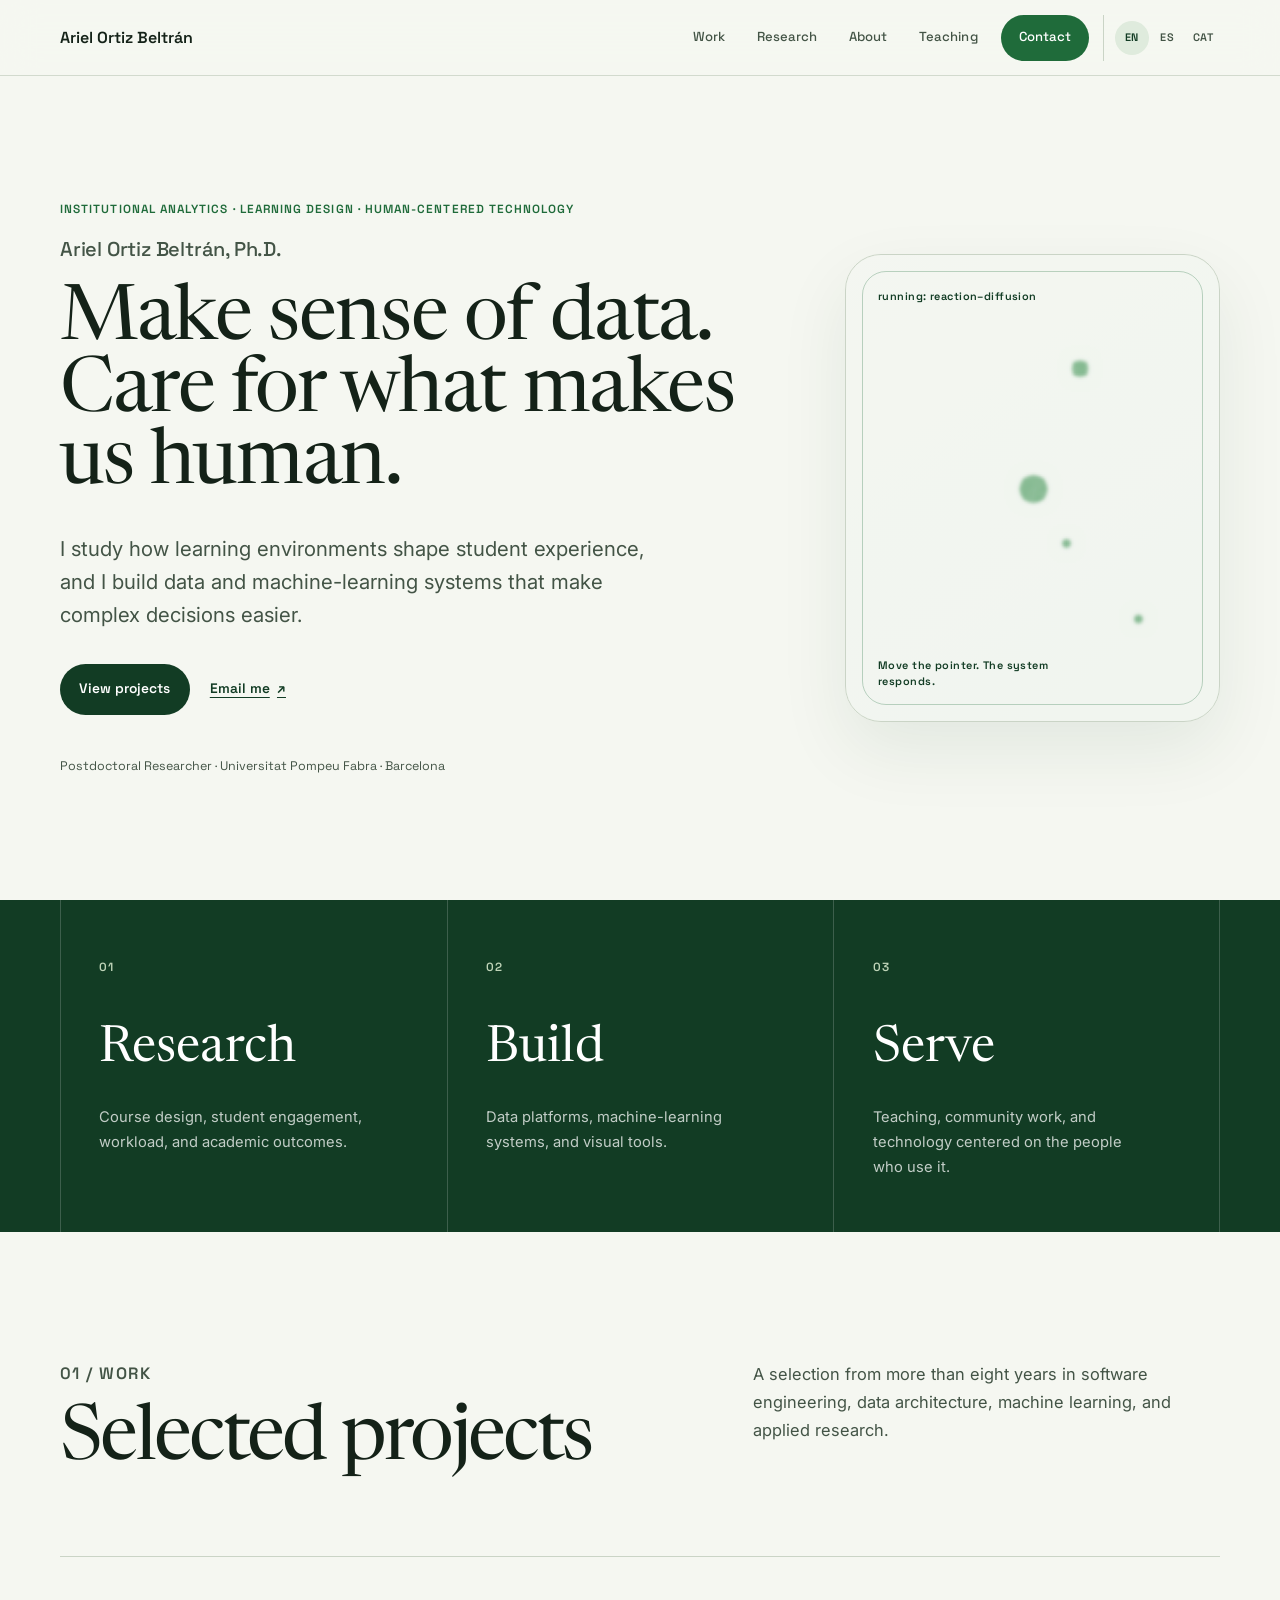
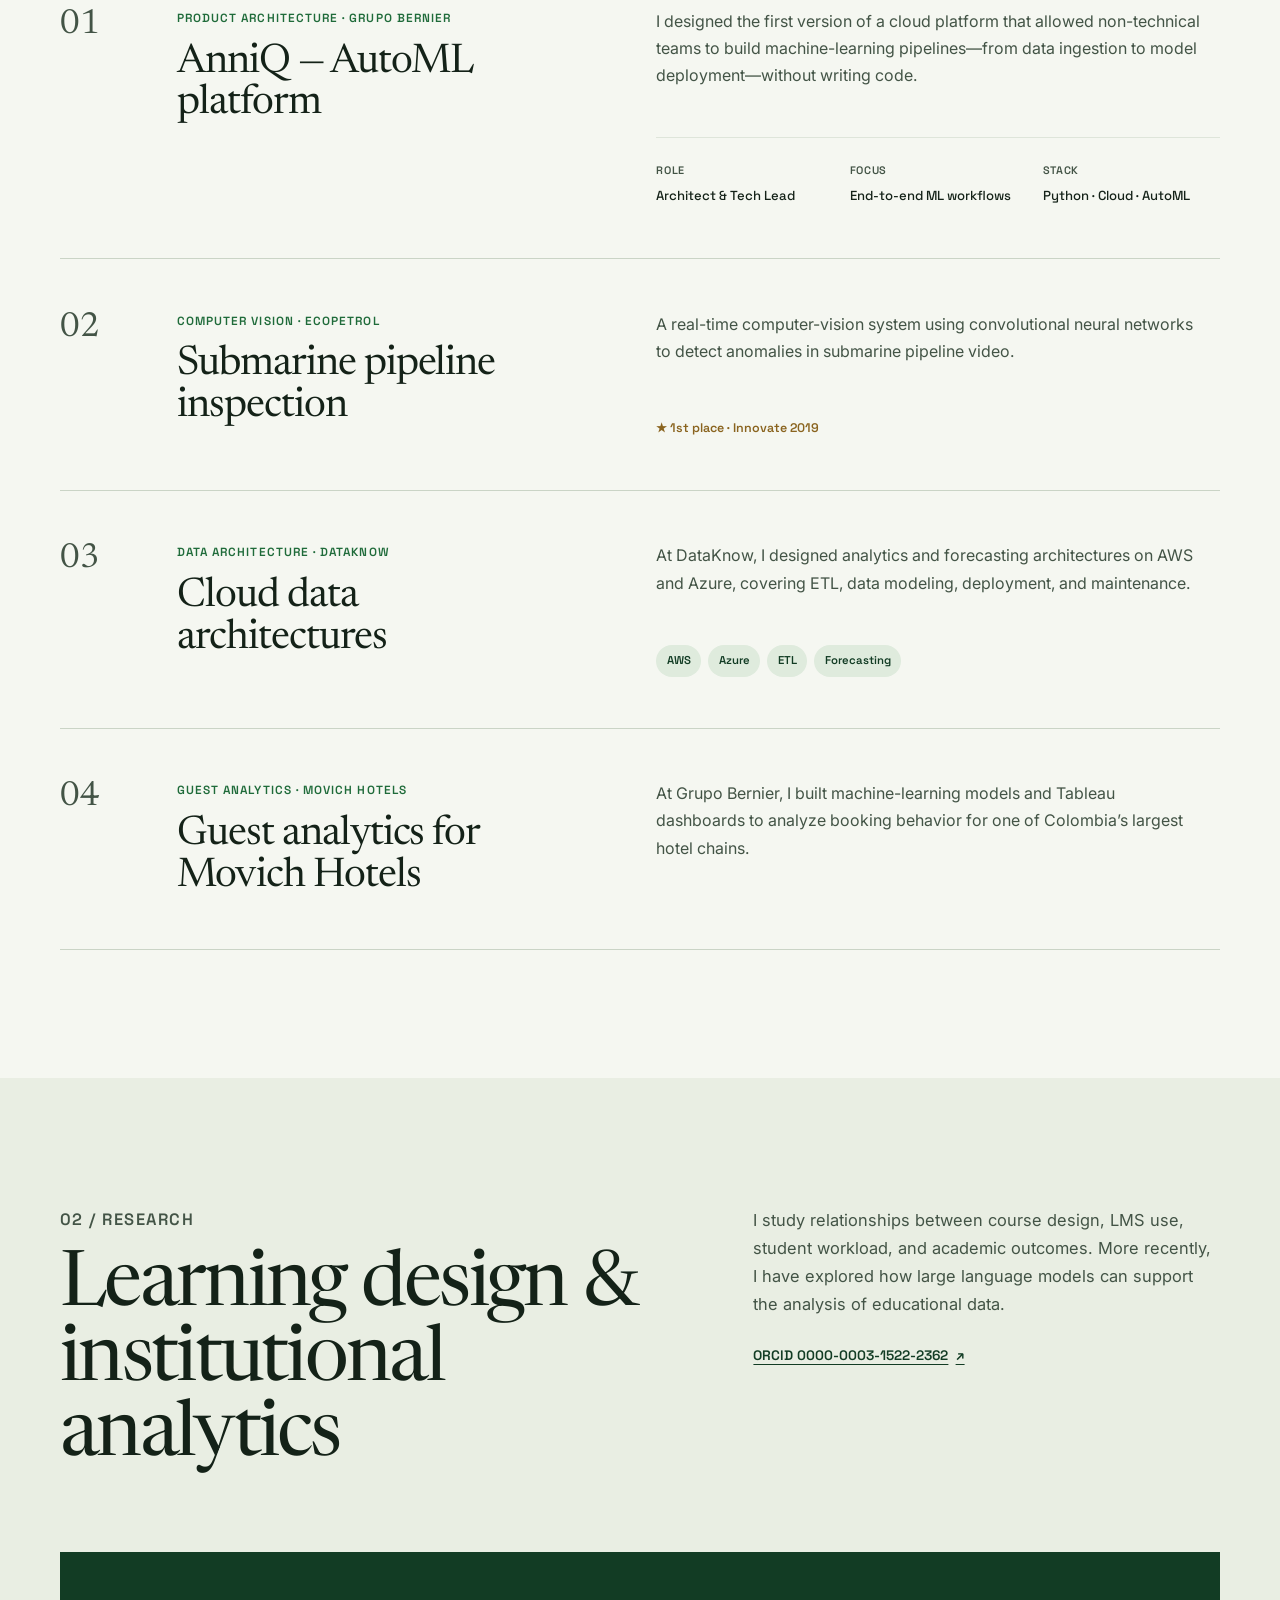
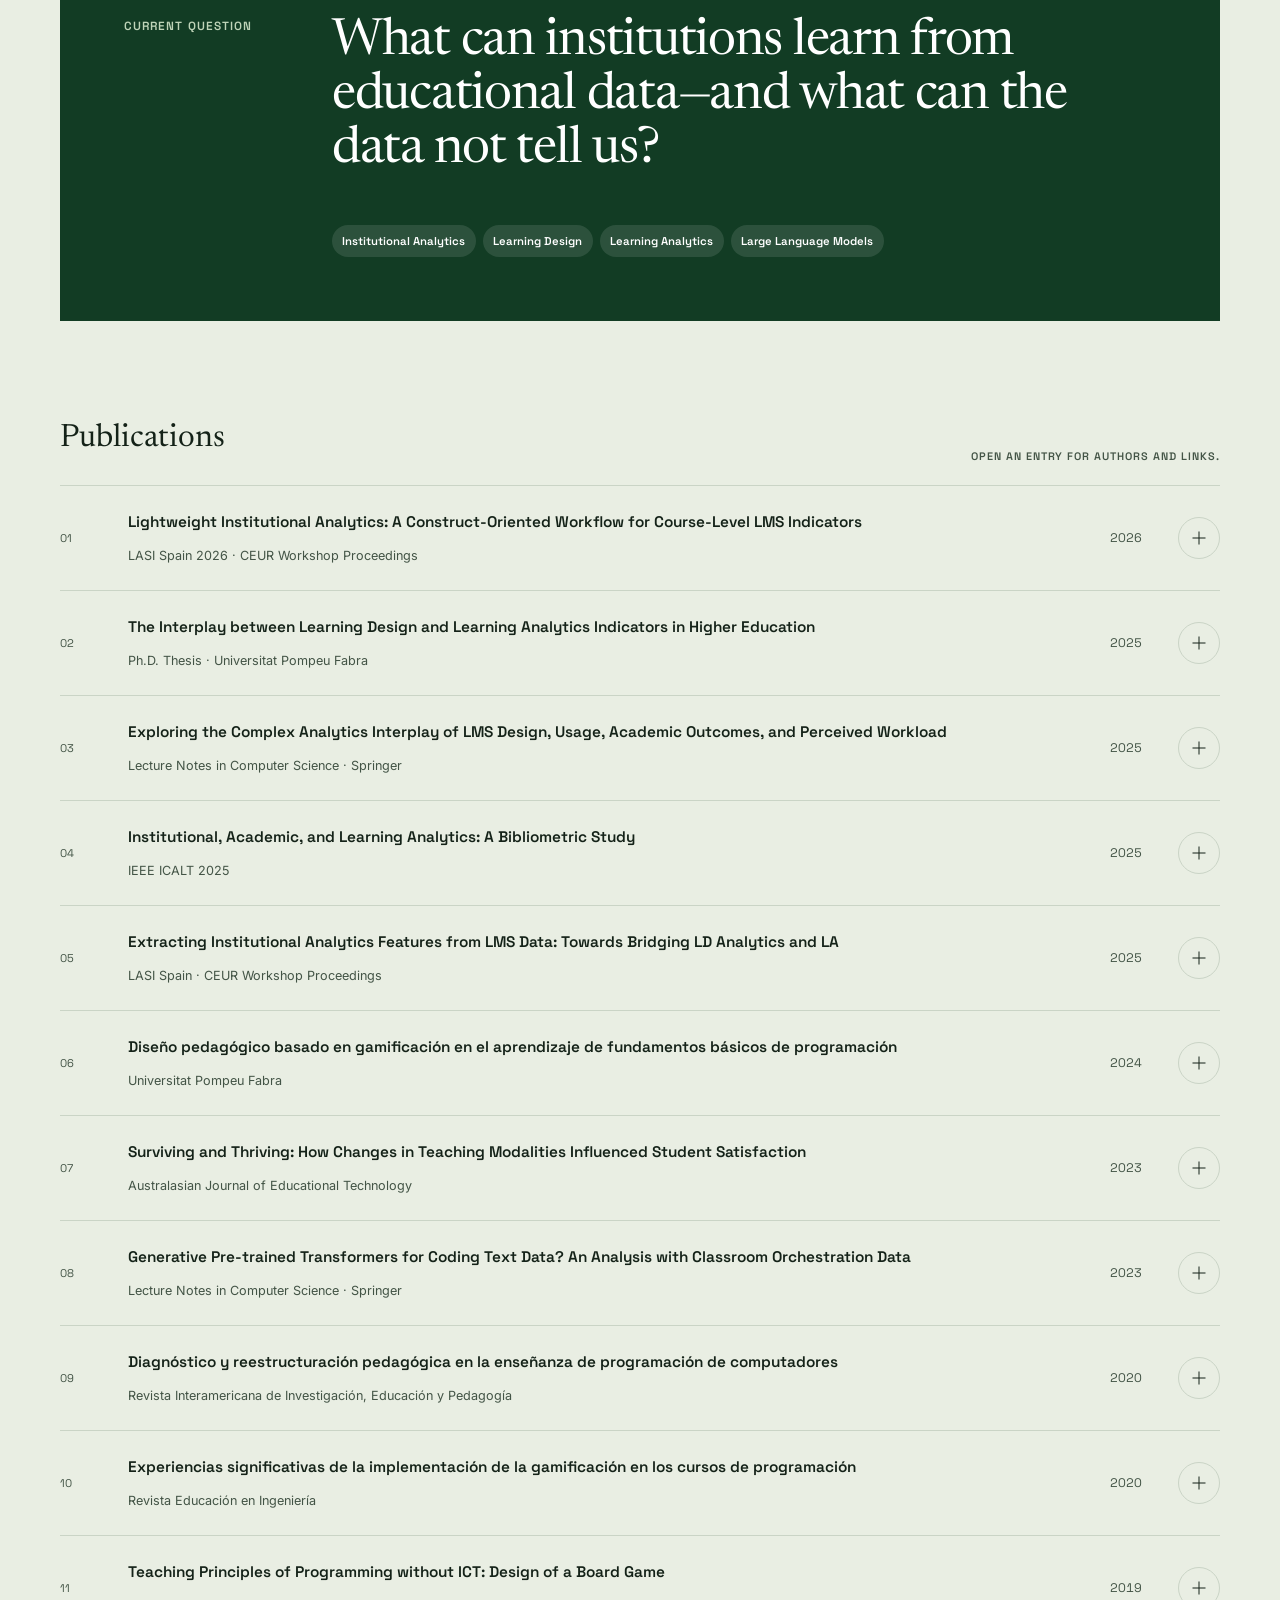
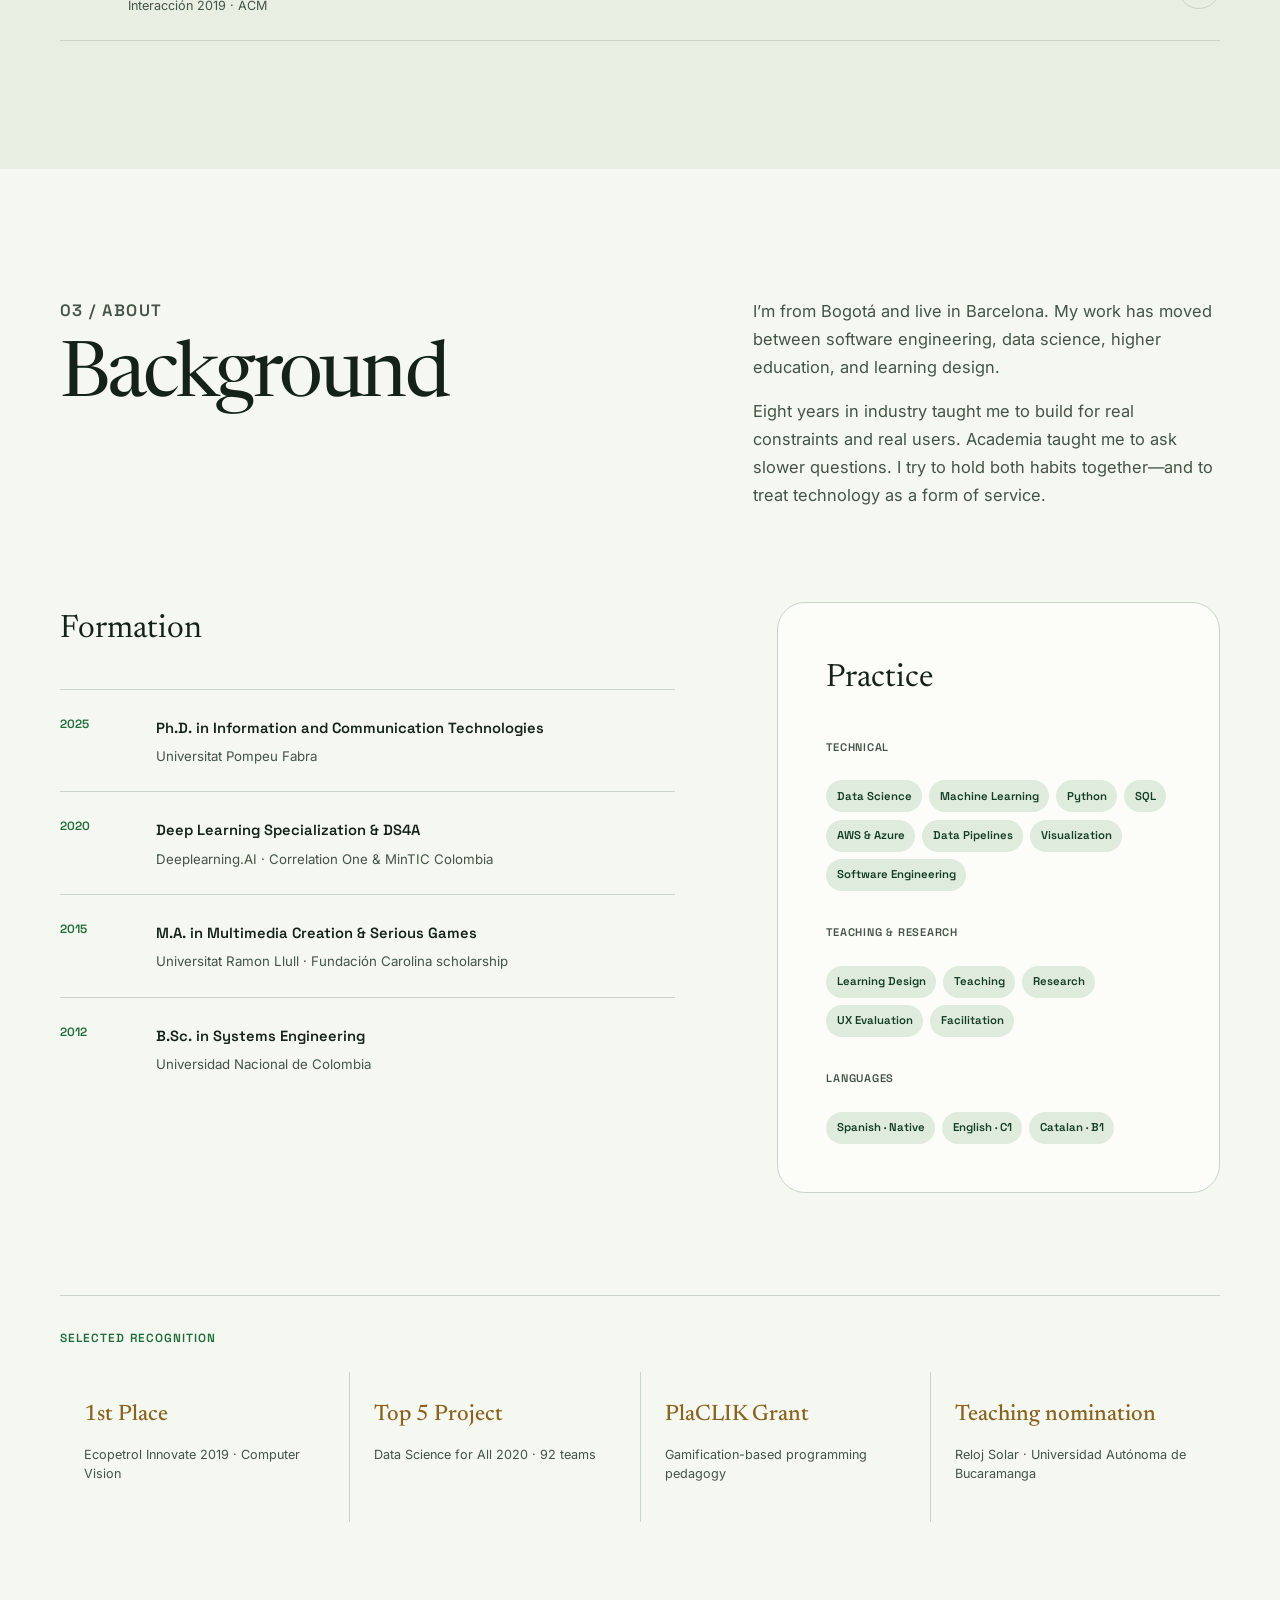
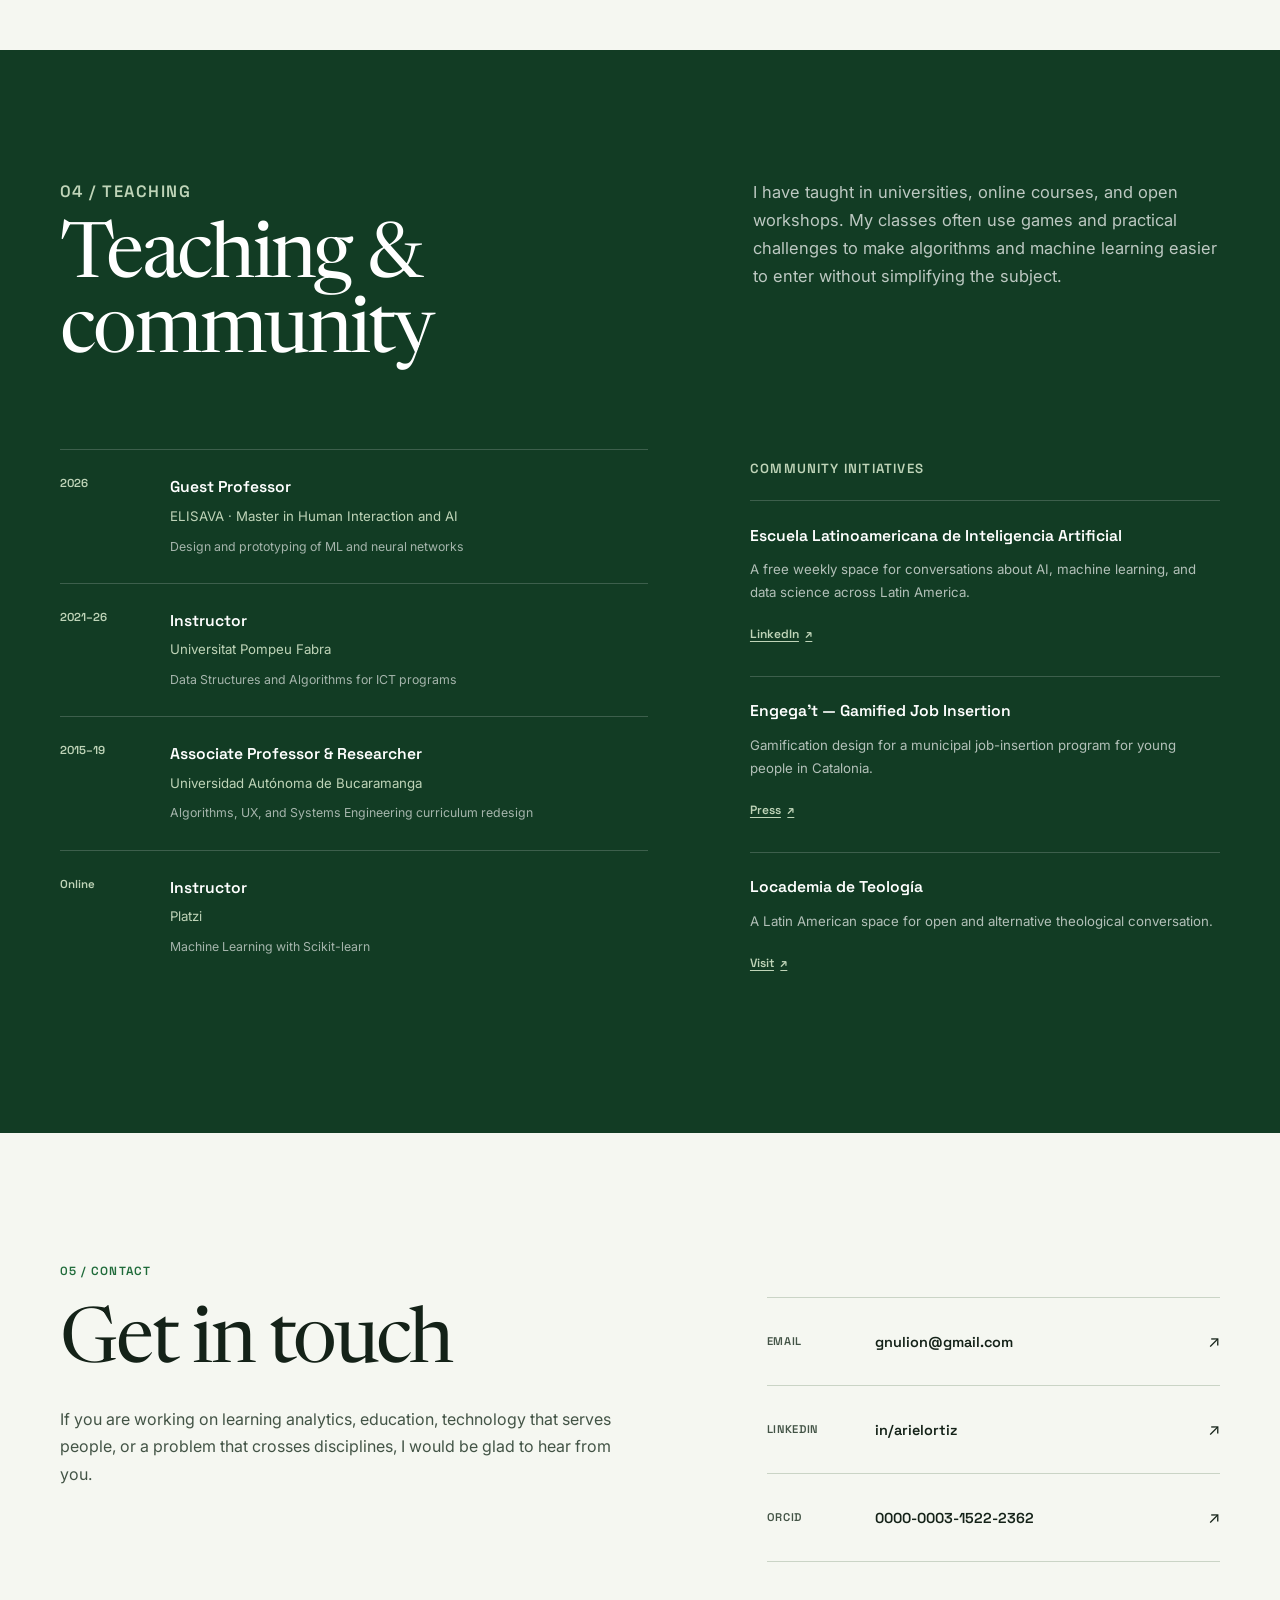
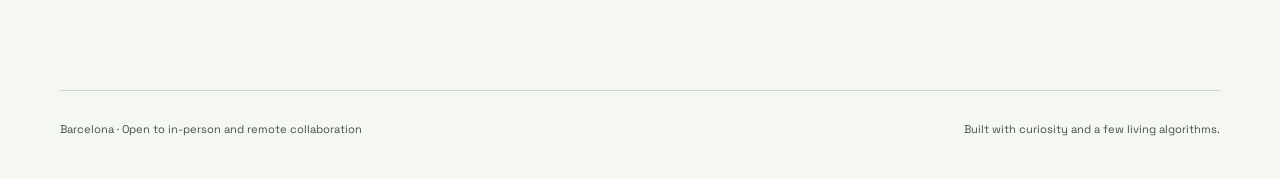
==== commit f3a2d3ef: "Add LASI Spain 2026 publication" ====
--- a/index.html
+++ b/index.html
@@ -6,13 +6,22 @@
   <title>Ariel Ortiz Beltrán — Researcher, Engineer &amp; Educator</title>
   <meta name="description" content="Researcher in institutional analytics and learning design, with experience in data architecture, machine learning, and higher education.">
   <meta name="theme-color" content="#F5F7F1">
+  <link rel="canonical" href="https://portfolio.ludthor.es/">
+  <link rel="alternate" hreflang="en" href="https://portfolio.ludthor.es/">
+  <link rel="alternate" hreflang="es" href="https://portfolio.ludthor.es/es/">
+  <link rel="alternate" hreflang="ca" href="https://portfolio.ludthor.es/ca/">
+  <link rel="alternate" hreflang="x-default" href="https://portfolio.ludthor.es/">
   <meta property="og:title" content="Ariel Ortiz Beltrán — Portfolio">
-  <meta property="og:description" content="Leer los datos. Cuidar lo humano.">
+  <meta property="og:description" content="Make sense of data. Care for what makes us human.">
   <meta property="og:type" content="website">
+  <meta property="og:url" content="https://portfolio.ludthor.es/">
+  <meta property="og:locale" content="en_US">
+  <meta property="og:locale:alternate" content="es_ES">
+  <meta property="og:locale:alternate" content="ca_ES">
   <link rel="preconnect" href="https://fonts.googleapis.com">
   <link rel="preconnect" href="https://fonts.gstatic.com" crossorigin>
   <link href="https://fonts.googleapis.com/css2?family=Newsreader:opsz,wght@6..72,400;6..72,500&amp;family=Space+Grotesk:wght@400;500;600&amp;family=Inter:wght@400;500&amp;display=swap" rel="stylesheet">
-  <link rel="stylesheet" href="css/style.css">
+  <link rel="stylesheet" href="css/style.css?v=i18n-20260902-1">
 </head>
 <body>
   <a href="#main" class="skip-link">Skip to content</a>
@@ -34,6 +43,11 @@
       <a href="#about" class="nav-link">About</a>
       <a href="#teaching" class="nav-link">Teaching</a>
       <a href="#contact" class="nav-link nav-link--contact">Contact</a>
+      <div class="language-switcher" role="group" aria-label="Choose language">
+        <a href="/" class="language-link" data-language-link data-base-path="/" hreflang="en" lang="en" aria-label="English" aria-current="page">EN</a>
+        <a href="/es/" class="language-link" data-language-link data-base-path="/es/" hreflang="es" lang="es" aria-label="Español">ES</a>
+        <a href="/ca/" class="language-link" data-language-link data-base-path="/ca/" hreflang="ca" lang="ca" aria-label="Català">CAT</a>
+      </div>
     </nav>
   </header>
 
@@ -43,7 +57,7 @@
         <p class="eyebrow">Institutional analytics · Learning design · Human-centered technology</p>
         <h1 id="hero-title">
           <span class="hero-name">Ariel Ortiz Beltrán, Ph.D.</span>
-          <span class="hero-statement" lang="es">Leer los datos.<br>Cuidar lo humano.</span>
+          <span class="hero-statement">Make sense of data.<br>Care for what makes us human.</span>
         </h1>
         <p class="hero-intro">I study how learning environments shape student experience, and I build data and machine-learning systems that make complex decisions easier.</p>
         <div class="hero-actions">
@@ -56,7 +70,7 @@
       <div class="hero-art" aria-hidden="true">
         <canvas id="alife-bg"></canvas>
         <div class="hero-art-frame"></div>
-        <span id="alife-label"></span>
+        <span id="alife-label" data-running="running:" data-boids="boids flocking" data-reaction-diffusion="reaction–diffusion" data-game-of-life="game of life"></span>
         <span class="hero-art-note">Move the pointer. The system responds.</span>
       </div>
     </section>
@@ -176,141 +190,156 @@
         </div>
 
         <ol class="publications">
-          <li class="pub" data-year="2025">
+          <li class="pub" data-year="2026">
             <button class="pub-header" aria-expanded="false" aria-controls="pub-1-details">
               <span class="pub-index">01</span>
+              <span class="pub-title">Lightweight Institutional Analytics: A Construct-Oriented Workflow for Course-Level LMS Indicators</span>
+              <span class="pub-venue">LASI Spain 2026 · CEUR Workshop Proceedings</span>
+              <span class="pub-year">2026</span>
+              <span class="pub-toggle" aria-hidden="true"></span>
+            </button>
+            <div id="pub-1-details" class="pub-details" hidden>
+              <p class="pub-authors">Ortiz-Beltrán, A. &amp; Hernández-Leo, D.</p>
+              <a href="https://ceur-ws.org/Vol-4235/paper7.pdf" target="_blank" rel="noopener noreferrer" class="text-link">Paper <span aria-hidden="true">↗</span></a>
+              <a href="https://lasi26.snola.es/" target="_blank" rel="noopener noreferrer" class="text-link">LASI Spain 2026 <span aria-hidden="true">↗</span></a>
+            </div>
+          </li>
+
+          <li class="pub" data-year="2025">
+            <button class="pub-header" aria-expanded="false" aria-controls="pub-2-details">
+              <span class="pub-index">02</span>
               <span class="pub-title">The Interplay between Learning Design and Learning Analytics Indicators in Higher Education</span>
               <span class="pub-venue">Ph.D. Thesis · Universitat Pompeu Fabra</span>
               <span class="pub-year">2025</span>
               <span class="pub-toggle" aria-hidden="true"></span>
             </button>
-            <div id="pub-1-details" class="pub-details" hidden>
+            <div id="pub-2-details" class="pub-details" hidden>
               <p class="pub-authors">Ortiz-Beltrán, Ariel</p>
               <a href="https://hdl.handle.net/10803/695430" target="_blank" rel="noopener noreferrer" class="text-link">View thesis <span aria-hidden="true">↗</span></a>
             </div>
           </li>
 
           <li class="pub" data-year="2025">
-            <button class="pub-header" aria-expanded="false" aria-controls="pub-2-details">
-              <span class="pub-index">02</span>
+            <button class="pub-header" aria-expanded="false" aria-controls="pub-3-details">
+              <span class="pub-index">03</span>
               <span class="pub-title">Exploring the Complex Analytics Interplay of LMS Design, Usage, Academic Outcomes, and Perceived Workload</span>
               <span class="pub-venue">Lecture Notes in Computer Science · Springer</span>
               <span class="pub-year">2025</span>
               <span class="pub-toggle" aria-hidden="true"></span>
             </button>
-            <div id="pub-2-details" class="pub-details" hidden>
+            <div id="pub-3-details" class="pub-details" hidden>
               <p class="pub-authors">Ortiz-Beltrán, A., Marques, F., &amp; Hernández-Leo, D.</p>
               <a href="https://doi.org/10.1007/978-3-032-03873-9_26" target="_blank" rel="noopener noreferrer" class="text-link">DOI <span aria-hidden="true">↗</span></a>
             </div>
           </li>
 
           <li class="pub" data-year="2025">
-            <button class="pub-header" aria-expanded="false" aria-controls="pub-3-details">
-              <span class="pub-index">03</span>
+            <button class="pub-header" aria-expanded="false" aria-controls="pub-4-details">
+              <span class="pub-index">04</span>
               <span class="pub-title">Institutional, Academic, and Learning Analytics: A Bibliometric Study</span>
               <span class="pub-venue">IEEE ICALT 2025</span>
               <span class="pub-year">2025</span>
               <span class="pub-toggle" aria-hidden="true"></span>
             </button>
-            <div id="pub-3-details" class="pub-details" hidden>
+            <div id="pub-4-details" class="pub-details" hidden>
               <p class="pub-authors">Marques, F., Ortiz-Beltrán, A., Hernández-Leo, D., &amp; Castillo, C.</p>
               <a href="https://doi.org/10.1109/ICALT64023.2025.00043" target="_blank" rel="noopener noreferrer" class="text-link">DOI <span aria-hidden="true">↗</span></a>
             </div>
           </li>
 
           <li class="pub" data-year="2025">
-            <button class="pub-header" aria-expanded="false" aria-controls="pub-4-details">
-              <span class="pub-index">04</span>
+            <button class="pub-header" aria-expanded="false" aria-controls="pub-5-details">
+              <span class="pub-index">05</span>
               <span class="pub-title">Extracting Institutional Analytics Features from LMS Data: Towards Bridging LD Analytics and LA</span>
               <span class="pub-venue">LASI Spain · CEUR Workshop Proceedings</span>
               <span class="pub-year">2025</span>
               <span class="pub-toggle" aria-hidden="true"></span>
             </button>
-            <div id="pub-4-details" class="pub-details" hidden>
+            <div id="pub-5-details" class="pub-details" hidden>
               <p class="pub-authors">Ortiz-Beltrán, A. &amp; Hernández-Leo, D.</p>
               <a href="https://ceur-ws.org/Vol-4148/Paper2.pdf" target="_blank" rel="noopener noreferrer" class="text-link">Paper <span aria-hidden="true">↗</span></a>
             </div>
           </li>
 
           <li class="pub" data-year="2024">
-            <button class="pub-header" aria-expanded="false" aria-controls="pub-5-details">
-              <span class="pub-index">05</span>
-              <span class="pub-title">Diseño pedagógico basado en gamificación en el aprendizaje de fundamentos básicos de programación</span>
+            <button class="pub-header" aria-expanded="false" aria-controls="pub-6-details">
+              <span class="pub-index">06</span>
+              <span class="pub-title" lang="es">Diseño pedagógico basado en gamificación en el aprendizaje de fundamentos básicos de programación</span>
               <span class="pub-venue">Universitat Pompeu Fabra</span>
               <span class="pub-year">2024</span>
               <span class="pub-toggle" aria-hidden="true"></span>
             </button>
-            <div id="pub-5-details" class="pub-details" hidden>
+            <div id="pub-6-details" class="pub-details" hidden>
               <p class="pub-authors">Santos Rodríguez, P. &amp; Ortiz Beltrán, A.</p>
               <a href="https://hdl.handle.net/10230/70405" target="_blank" rel="noopener noreferrer" class="text-link">View <span aria-hidden="true">↗</span></a>
             </div>
           </li>
 
           <li class="pub" data-year="2023">
-            <button class="pub-header" aria-expanded="false" aria-controls="pub-6-details">
-              <span class="pub-index">06</span>
+            <button class="pub-header" aria-expanded="false" aria-controls="pub-7-details">
+              <span class="pub-index">07</span>
               <span class="pub-title">Surviving and Thriving: How Changes in Teaching Modalities Influenced Student Satisfaction</span>
               <span class="pub-venue">Australasian Journal of Educational Technology</span>
               <span class="pub-year">2023</span>
               <span class="pub-toggle" aria-hidden="true"></span>
             </button>
-            <div id="pub-6-details" class="pub-details" hidden>
+            <div id="pub-7-details" class="pub-details" hidden>
               <p class="pub-authors">Ortiz Beltrán, A., Hernandez-Leo, D., &amp; Amarasinghe, I.</p>
               <a href="https://doi.org/10.14742/ajet.8958" target="_blank" rel="noopener noreferrer" class="text-link">DOI <span aria-hidden="true">↗</span></a>
             </div>
           </li>
 
           <li class="pub" data-year="2023">
-            <button class="pub-header" aria-expanded="false" aria-controls="pub-7-details">
-              <span class="pub-index">07</span>
+            <button class="pub-header" aria-expanded="false" aria-controls="pub-8-details">
+              <span class="pub-index">08</span>
               <span class="pub-title">Generative Pre-trained Transformers for Coding Text Data? An Analysis with Classroom Orchestration Data</span>
               <span class="pub-venue">Lecture Notes in Computer Science · Springer</span>
               <span class="pub-year">2023</span>
               <span class="pub-toggle" aria-hidden="true"></span>
             </button>
-            <div id="pub-7-details" class="pub-details" hidden>
+            <div id="pub-8-details" class="pub-details" hidden>
               <p class="pub-authors">Amarasinghe, I., Marques, F., Ortiz-Beltrán, A., &amp; Hernández-Leo, D.</p>
               <a href="https://doi.org/10.1007/978-3-031-42682-7_3" target="_blank" rel="noopener noreferrer" class="text-link">DOI <span aria-hidden="true">↗</span></a>
-            </div>
-          </li>
-
-          <li class="pub" data-year="2020">
-            <button class="pub-header" aria-expanded="false" aria-controls="pub-8-details">
-              <span class="pub-index">08</span>
-              <span class="pub-title">Diagnóstico y reestructuración pedagógica en la enseñanza de programación de computadores</span>
-              <span class="pub-venue">Revista Interamericana de Investigación, Educación y Pedagogía</span>
-              <span class="pub-year">2020</span>
-              <span class="pub-toggle" aria-hidden="true"></span>
-            </button>
-            <div id="pub-8-details" class="pub-details" hidden>
-              <p class="pub-authors">Ramírez Prada, P.C., Ortiz Beltrán, A.O., &amp; Lobo Quintero, R.A.</p>
-              <a href="https://doi.org/10.15332/25005421.6000" target="_blank" rel="noopener noreferrer" class="text-link">DOI <span aria-hidden="true">↗</span></a>
             </div>
           </li>
 
           <li class="pub" data-year="2020">
             <button class="pub-header" aria-expanded="false" aria-controls="pub-9-details">
               <span class="pub-index">09</span>
-              <span class="pub-title">Experiencias significativas de la implementación de la gamificación en los cursos de programación</span>
+              <span class="pub-title" lang="es">Diagnóstico y reestructuración pedagógica en la enseñanza de programación de computadores</span>
+              <span class="pub-venue">Revista Interamericana de Investigación, Educación y Pedagogía</span>
+              <span class="pub-year">2020</span>
+              <span class="pub-toggle" aria-hidden="true"></span>
+            </button>
+            <div id="pub-9-details" class="pub-details" hidden>
+              <p class="pub-authors">Ramírez Prada, P.C., Ortiz Beltrán, A.O., &amp; Lobo Quintero, R.A.</p>
+              <a href="https://doi.org/10.15332/25005421.6000" target="_blank" rel="noopener noreferrer" class="text-link">DOI <span aria-hidden="true">↗</span></a>
+            </div>
+          </li>
+
+          <li class="pub" data-year="2020">
+            <button class="pub-header" aria-expanded="false" aria-controls="pub-10-details">
+              <span class="pub-index">10</span>
+              <span class="pub-title" lang="es">Experiencias significativas de la implementación de la gamificación en los cursos de programación</span>
               <span class="pub-venue">Revista Educación en Ingeniería</span>
               <span class="pub-year">2020</span>
               <span class="pub-toggle" aria-hidden="true"></span>
             </button>
-            <div id="pub-9-details" class="pub-details" hidden>
+            <div id="pub-10-details" class="pub-details" hidden>
               <p class="pub-authors">Ramírez, P., Ortiz-Beltran, A., &amp; Lobo-Quintero, R.</p>
               <a href="https://doi.org/10.26507/REI.V15N29.1031" target="_blank" rel="noopener noreferrer" class="text-link">DOI <span aria-hidden="true">↗</span></a>
             </div>
           </li>
 
           <li class="pub" data-year="2019">
-            <button class="pub-header" aria-expanded="false" aria-controls="pub-10-details">
-              <span class="pub-index">10</span>
+            <button class="pub-header" aria-expanded="false" aria-controls="pub-11-details">
+              <span class="pub-index">11</span>
               <span class="pub-title">Teaching Principles of Programming without ICT: Design of a Board Game</span>
               <span class="pub-venue">Interacción 2019 · ACM</span>
               <span class="pub-year">2019</span>
               <span class="pub-toggle" aria-hidden="true"></span>
             </button>
-            <div id="pub-10-details" class="pub-details" hidden>
+            <div id="pub-11-details" class="pub-details" hidden>
               <p class="pub-authors">Espinosa C., M.A., Uribe O., N.A., Sarmiento, R.E., Casanova, P.E., &amp; Ortiz-Beltrán, A.</p>
               <a href="https://doi.org/10.1145/3335595.3335627" target="_blank" rel="noopener noreferrer" class="text-link">DOI <span aria-hidden="true">↗</span></a>
             </div>
@@ -430,7 +459,7 @@
     </section>
   </main>
 
-  <script type="module" src="js/alife/loader.js"></script>
-  <script type="module" src="js/main.js"></script>
+  <script type="module" src="js/alife/loader.js?v=i18n-20260901-5"></script>
+  <script type="module" src="js/main.js?v=i18n-20260901-5"></script>
 </body>
 </html>
--- a/css/style.css
+++ b/css/style.css
@@ -166,6 +166,39 @@
   background: var(--forest);
 }
 
+.language-switcher {
+  min-height: 46px;
+  display: inline-flex;
+  align-items: center;
+  gap: 0.1rem;
+  margin-left: 0.65rem;
+  padding-left: 0.65rem;
+  border-left: 1px solid var(--line);
+}
+
+.language-link {
+  min-width: 34px;
+  min-height: 34px;
+  display: inline-flex;
+  align-items: center;
+  justify-content: center;
+  padding: 0 0.35rem;
+  color: var(--ink-soft);
+  border-radius: 999px;
+  font-family: var(--font-ui);
+  font-size: 0.68rem;
+  font-weight: 600;
+  letter-spacing: 0.04em;
+  text-decoration: none;
+  transition: color 180ms ease, background 180ms ease;
+}
+
+.language-link:hover,
+.language-link[aria-current='page'] {
+  color: var(--forest-deep);
+  background: var(--moss-light);
+}
+
 .nav-toggle {
   display: none;
   min-width: 48px;
@@ -717,7 +750,7 @@
 }
 
 .pub-details {
-  padding: 0 0 1.5rem 68px;
+  padding: 0.75rem 0 1.5rem 68px;
 }
 
 .pub-details[hidden] {
@@ -732,6 +765,10 @@
 
 .pub-details .text-link {
   min-height: 36px;
+}
+
+.pub-details .text-link + .text-link {
+  margin-left: 1rem;
 }
 
 .about-grid {
@@ -1014,6 +1051,9 @@
 
   .site-header {
     padding-inline: 1.25rem;
+    background: var(--paper);
+    backdrop-filter: none;
+    -webkit-backdrop-filter: none;
   }
 
   .wordmark-name {
@@ -1039,6 +1079,7 @@
     gap: 0;
     padding: 1.5rem;
     background: var(--paper);
+    overflow-y: auto;
   }
 
   .nav.is-open {
@@ -1084,6 +1125,21 @@
     background: var(--forest);
   }
 
+  .language-switcher {
+    min-height: 48px;
+    justify-content: flex-start;
+    gap: 0.5rem;
+    margin: 1.5rem 0 0;
+    padding: 1.25rem 0 0;
+    border-top: 1px solid var(--line);
+    border-left: 0;
+  }
+
+  .language-link {
+    min-width: 48px;
+    min-height: 42px;
+  }
+
   .hero {
     min-height: auto;
     grid-template-columns: 1fr;
